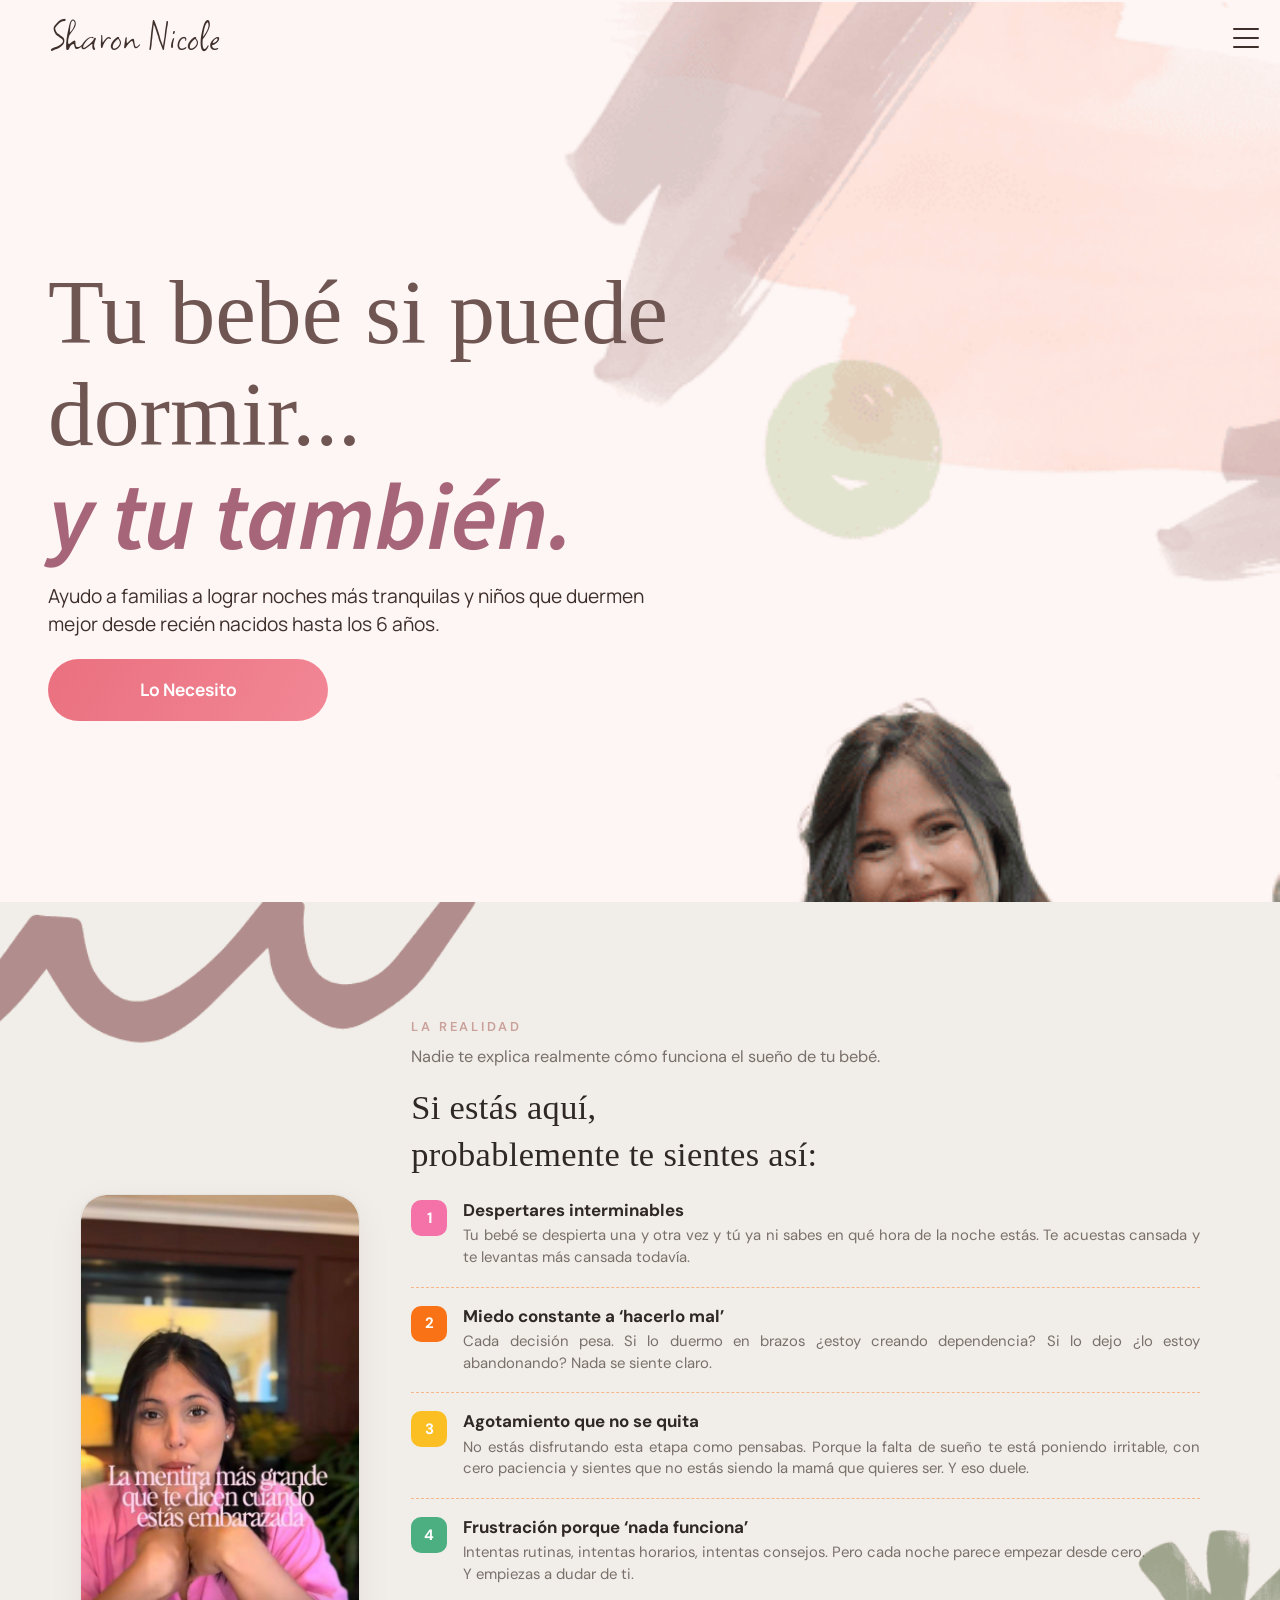
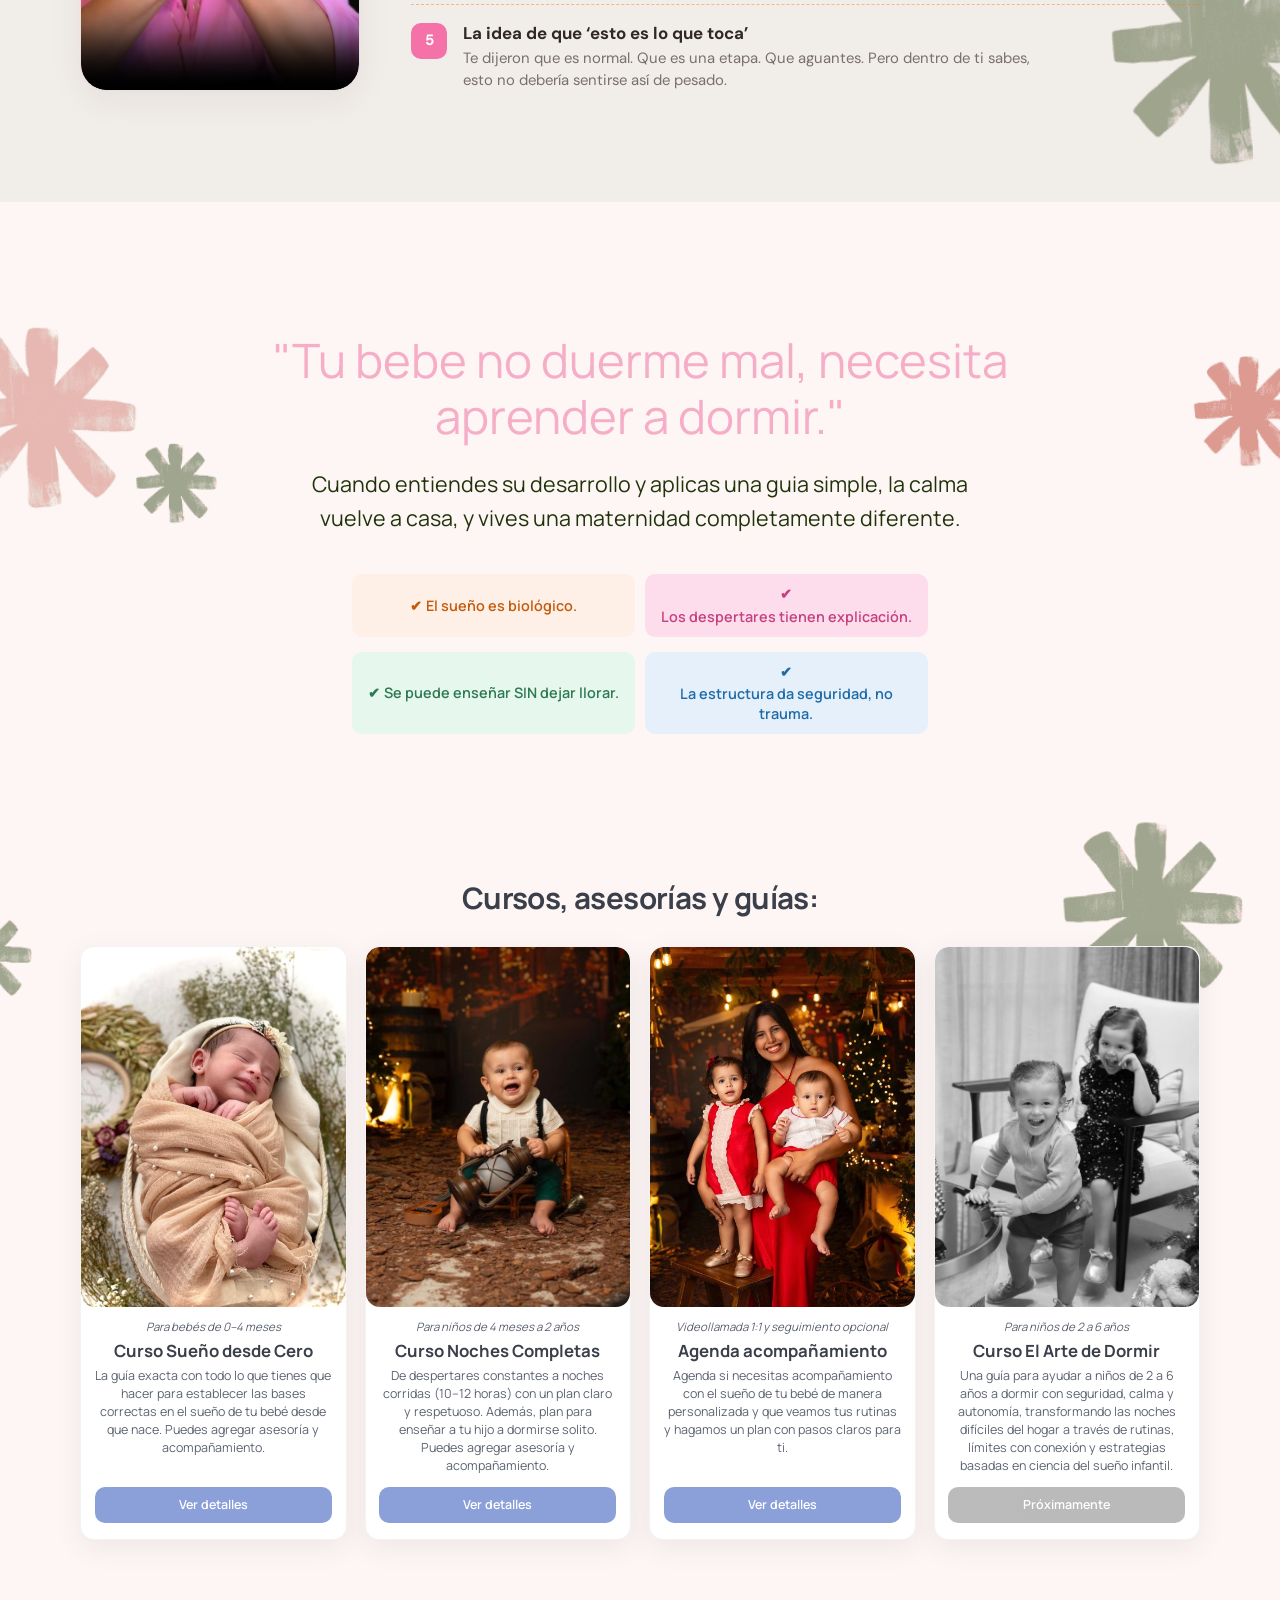
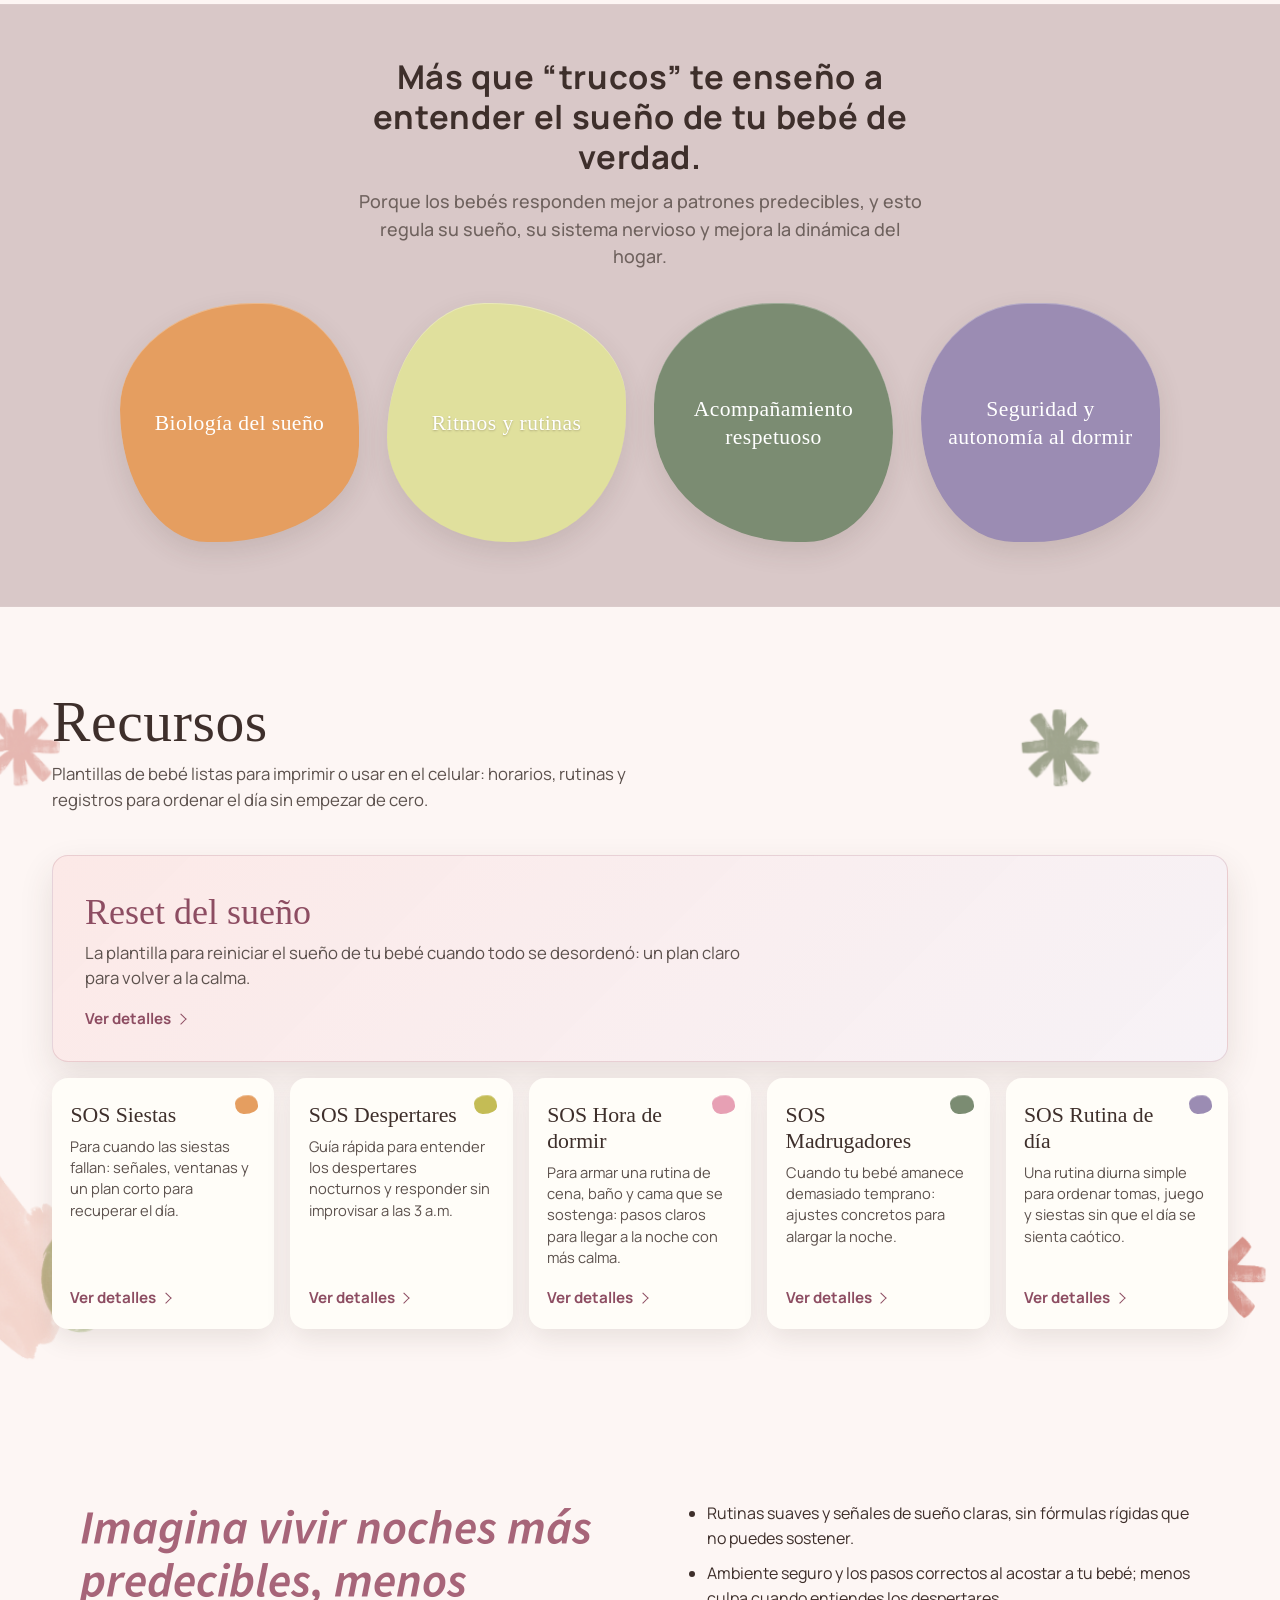
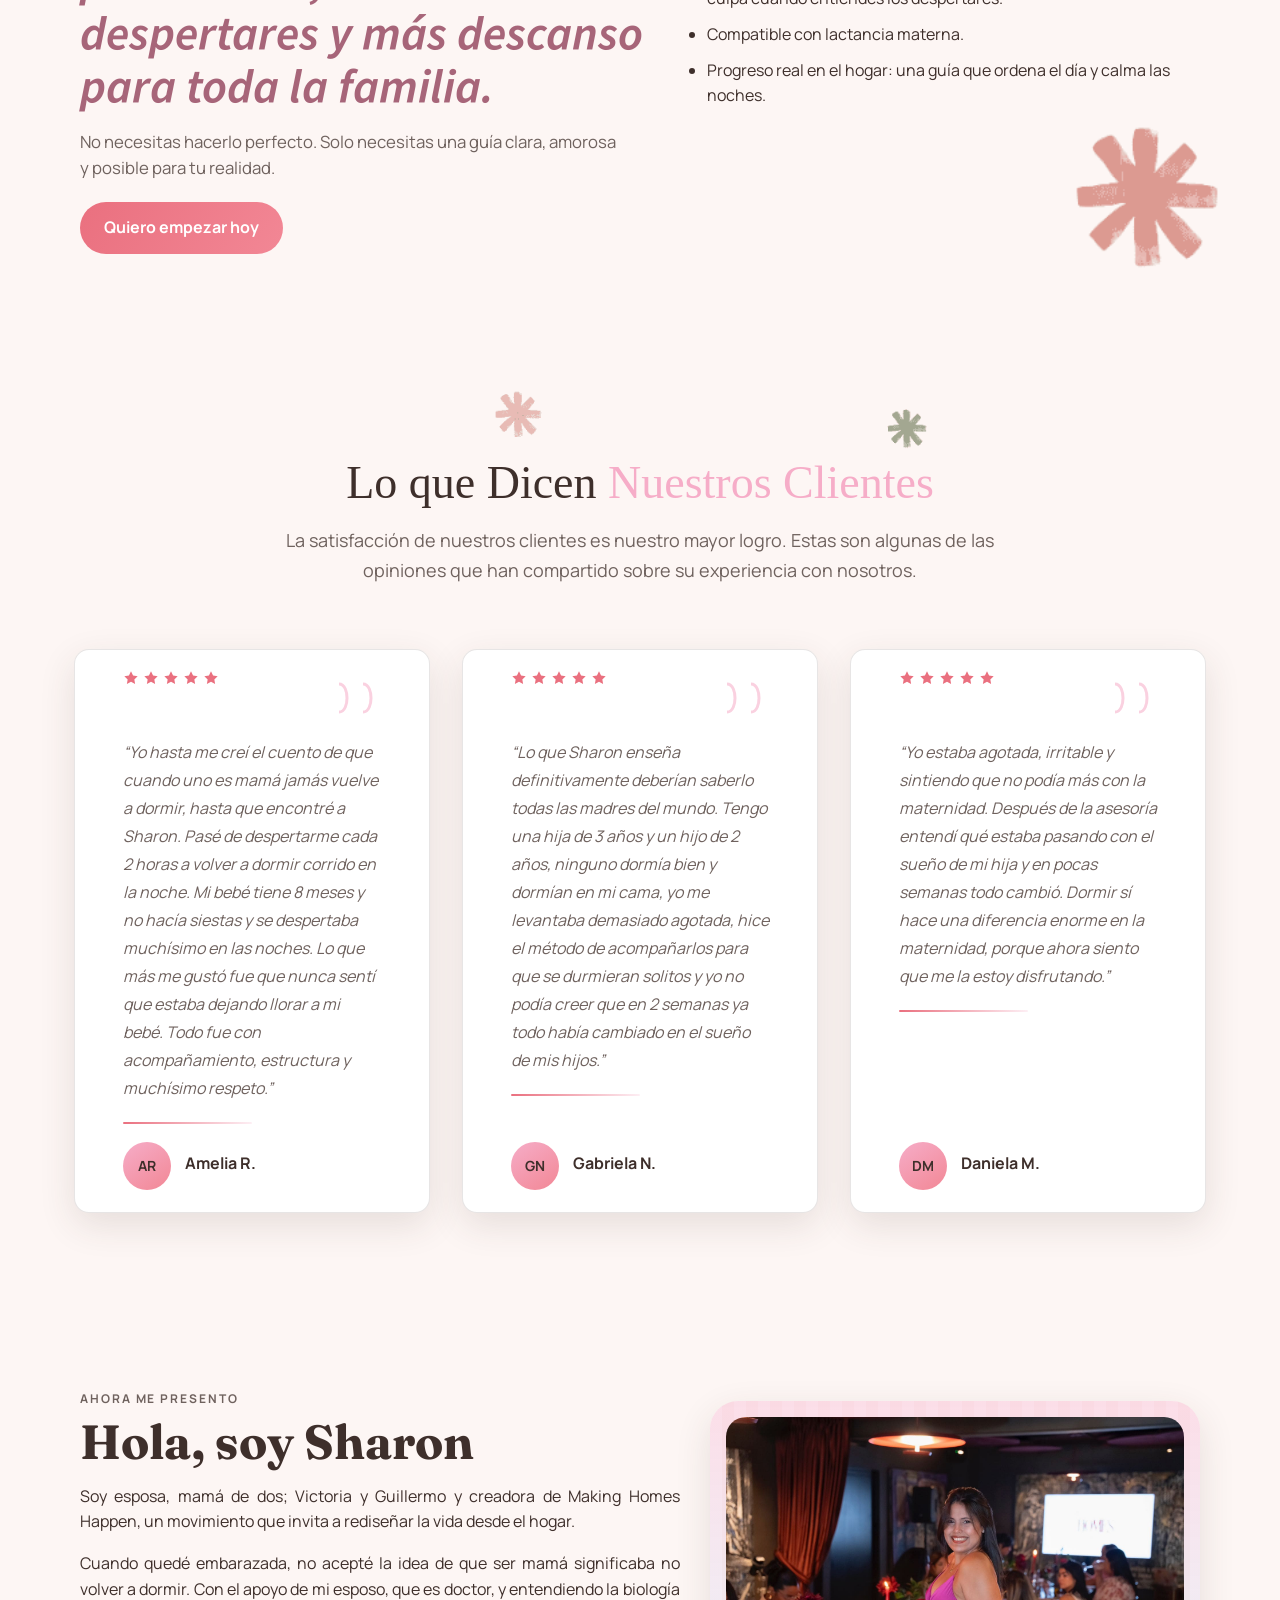
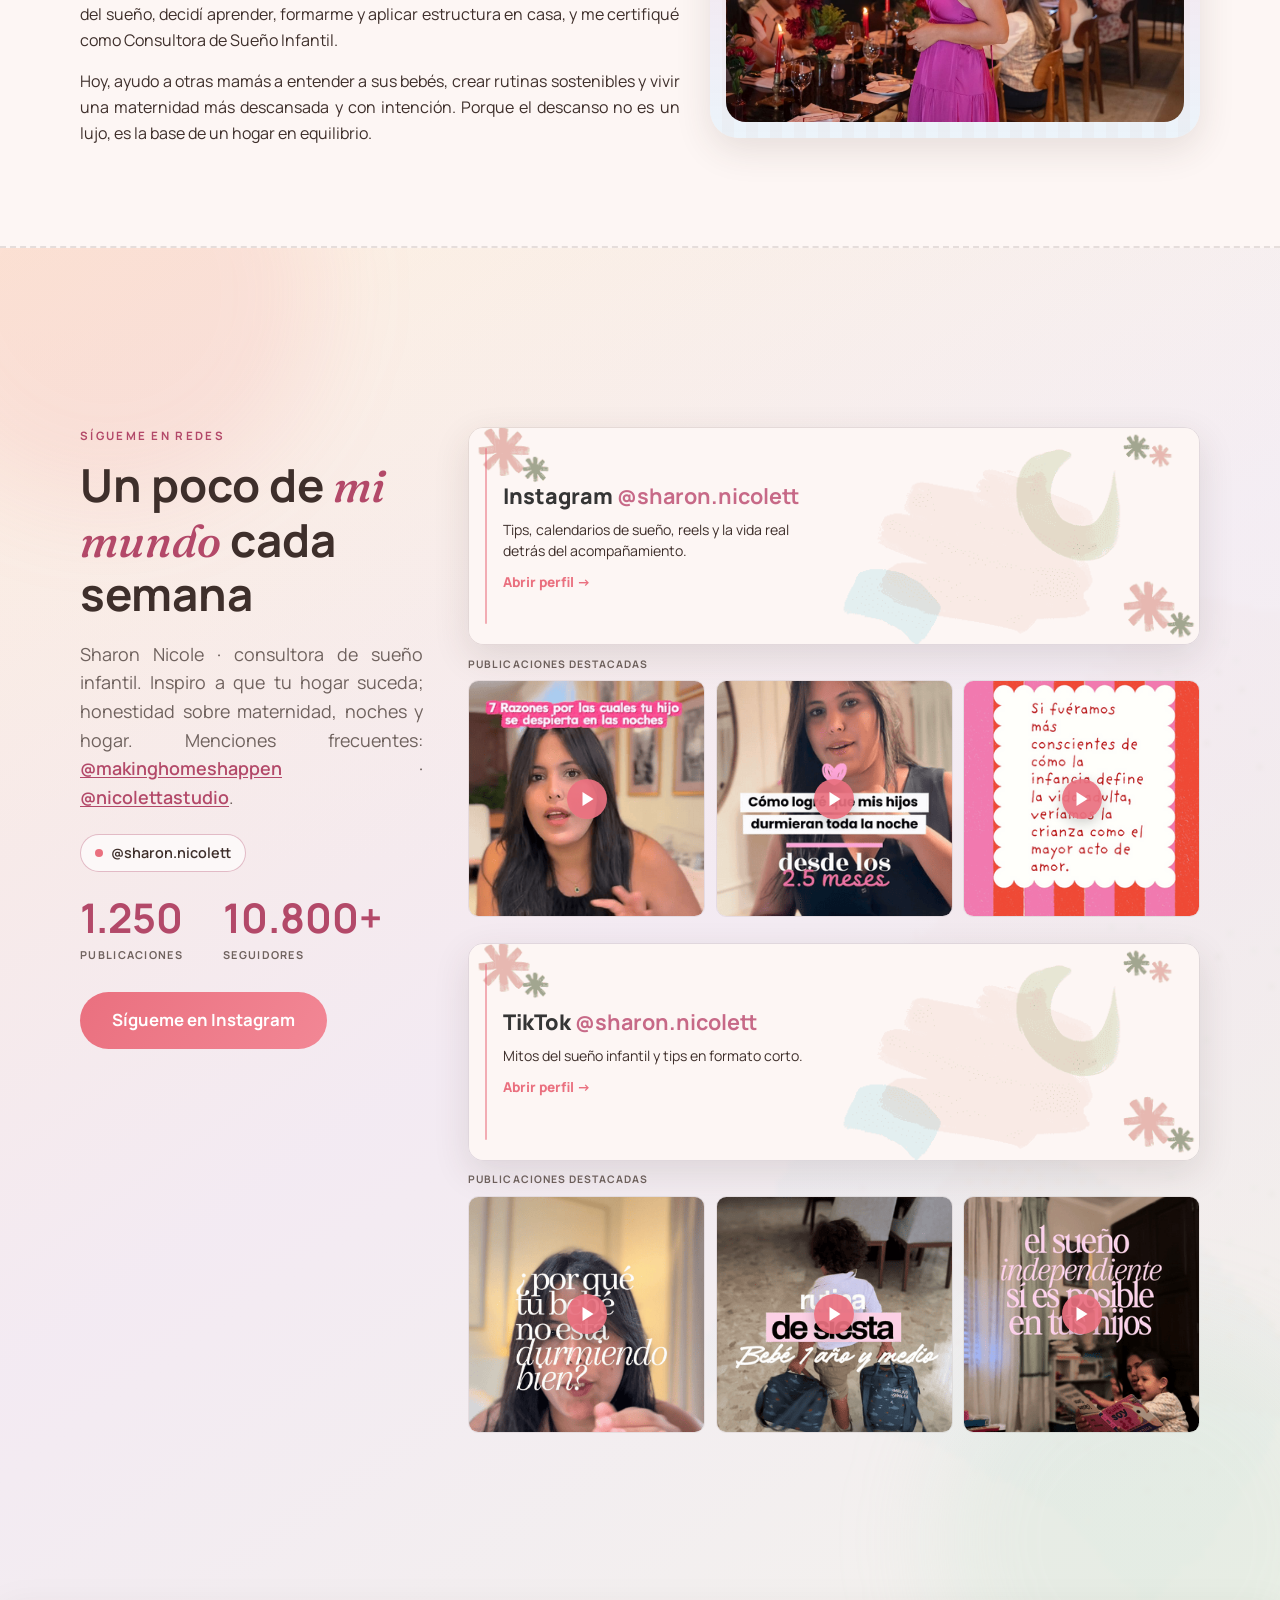
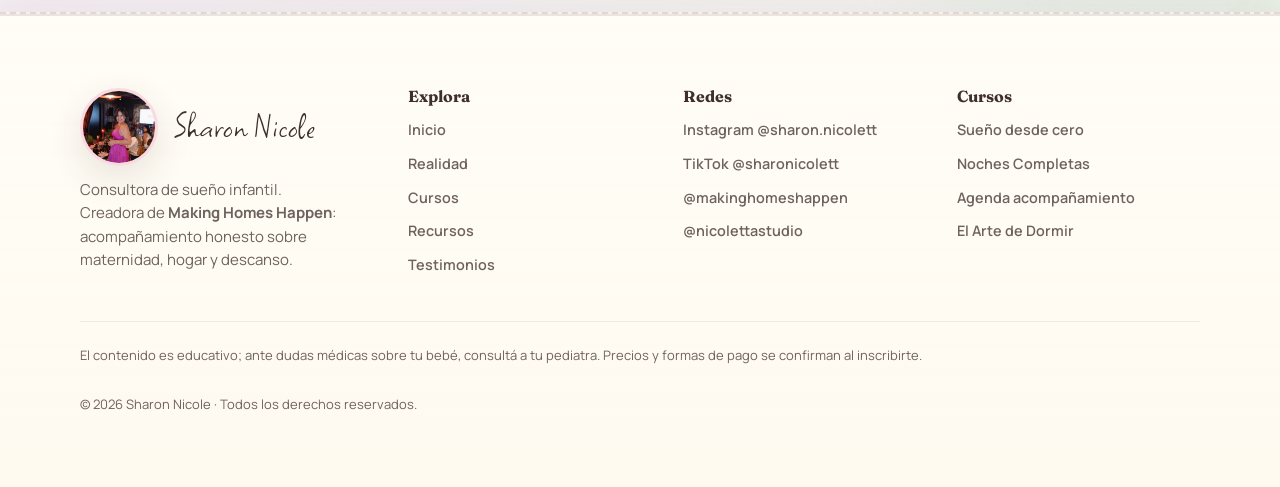
==== index.html @ e4fafdc5 "Add files via upload" ====
<!DOCTYPE html>
<html lang="es">
<head>
  <!-- Google tag (gtag.js) -->
  <script async src="https://www.googletagmanager.com/gtag/js?id=G-JML4XXE2QT"></script>
  <script>
    window.dataLayer = window.dataLayer || [];
    function gtag(){dataLayer.push(arguments);}
    gtag('js', new Date());

    gtag('config', 'G-JML4XXE2QT');
  </script>
  <meta charset="UTF-8">
  <meta name="viewport" content="width=device-width, initial-scale=1.0">
  <meta name="description" content="Sharon Nicole, consultora de sueño infantil. Cursos y videollamadas para mejorar el descanso de bebés y niños: rutinas, noches completas y acompañamiento respetuoso.">
  <meta name="robots" content="index,follow">
  <meta property="og:type" content="website">
  <meta property="og:locale" content="es_ES">
  <meta property="og:title" content="Sharon Nicole | Cursos y asesoría en sueño infantil">
  <meta property="og:description" content="Consultora de sueño infantil: guías y acompañamiento para rutinas, noches más completas y hogar en calma. Cursos desde recién nacido hasta preescolar.">
  <meta name="twitter:card" content="summary_large_image">
  <meta name="twitter:title" content="Sharon Nicole | Cursos y asesoría en sueño infantil">
  <meta name="twitter:description" content="Consultora de sueño infantil: guías y acompañamiento para rutinas, noches más completas y hogar en calma.">
  <title>Sharon Nicole | Cursos y asesoría en sueño infantil</title>
  <link rel="preconnect" href="https://fonts.googleapis.com">
  <link rel="preconnect" href="https://fonts.gstatic.com" crossorigin>
  <link href="https://fonts.googleapis.com/css2?family=Chiron+Hei+HK:ital,wght@0,200..900;1,200..900&family=DM+Sans:ital,opsz,wght@0,9..40,300;0,9..40,400;0,9..40,500;0,9..40,600;0,9..40,700&family=Fraunces:opsz,wght@9..144,500;9..144,700&family=Manrope:wght@400;500;600;700&family=Playfair+Display:ital,wght@0,400;0,600;0,700;1,400&family=Schoolbell&family=Square+Peg&display=swap" rel="stylesheet">
  <link rel="stylesheet" href="styles.css?v=278">
</head>
<body>
  <header class="topbar">
    <div class="header-inner">
      <a class="logo header-logo" href="#">Sharon Nicole</a>
      <nav class="nav header-nav" aria-label="Secciones del sitio">
        <a href="#">Inicio</a>
        <a href="#realidad">Realidad</a>
        <a href="#cursos-asesorias">Cursos</a>
        <a href="#recursos">Recursos</a>
        <a href="#testimonios-caribbean">Testimonios</a>
        <a href="#sigueme-redes">Redes</a>
      </nav>
      <button
        type="button"
        class="nav-menu-toggle"
        aria-expanded="false"
        aria-controls="site-nav-drawer"
        aria-label="Abrir menú de navegación"
      >
        <span class="nav-menu-toggle__bar" aria-hidden="true"></span>
        <span class="nav-menu-toggle__bar" aria-hidden="true"></span>
        <span class="nav-menu-toggle__bar" aria-hidden="true"></span>
      </button>
      <a class="btn btn-sm header-cta" href="#sigueme-redes">Sígueme</a>
    </div>
  </header>

  <!-- Fuera del header: evita que backdrop-filter/clipping rompa fixed + clics (menú va hacia abajo) -->
  <div
    id="site-nav-drawer"
    class="nav-drawer"
    role="dialog"
    aria-modal="true"
    aria-labelledby="site-nav-drawer-title"
    aria-hidden="true"
  >
    <div class="nav-drawer__backdrop" aria-hidden="true" tabindex="-1"></div>
    <div class="nav-drawer__panel">
      <button type="button" class="nav-drawer__close" aria-label="Cerrar menú">
        <span aria-hidden="true">×</span>
      </button>
      <p id="site-nav-drawer-title" class="nav-drawer__kicker">Navegación</p>
      <nav class="nav-drawer__nav" aria-label="Secciones del sitio">
        <ul class="nav-drawer__list">
          <li><a href="#">Inicio</a></li>
          <li><a href="#realidad">Realidad</a></li>
          <li><a href="#cursos-asesorias">Cursos</a></li>
          <li><a href="#recursos">Recursos</a></li>
          <li><a href="#testimonios-caribbean">Testimonios</a></li>
          <li><a href="#sigueme-redes">Redes</a></li>
        </ul>
      </nav>
      <a class="btn nav-drawer__cta" href="#sigueme-redes">Sígueme</a>
    </div>
  </div>

  <main>
    <section id="inicio" class="hero section" aria-label="Sharon Nicole con su familia, fondo decorativo">
      <picture class="hero-visual">
        <source media="(max-width: 768px)" srcset="img/fondo%20celular.png">
        <img class="hero-image" src="img/Foto Principal.png" alt="Mama con sus hijos en un ambiente familiar y calido" fetchpriority="high" decoding="async">
      </picture>
      <div class="container hero-content reveal">
        <div class="hero-heading">
          <h1><span class="hero-title-main">Tu bebé si puede dormir...</span><span class="hero-title-accent">y tu también.</span></h1>
        </div>
        <div class="hero-sub-wrap">
          <p class="hero-sub">Ayudo a familias a lograr noches más tranquilas<br class="hero-sub__br-mid" aria-hidden="true"> y niños que duermen mejor desde recién nacidos hasta los 6 años.</p>
          <div class="hero-actions">
            <a class="btn" href="#cursos-asesorias">Lo Necesito</a>
          </div>
        </div>
      </div>
    </section>

    <section id="realidad" class="section realidad-section reveal" aria-labelledby="realidad-titulo">
      <div class="realidad-inner">
        <div class="realidad-media">
          <div class="realidad-video-frame">
            <video
              class="realidad-video"
              controls
              playsinline
              preload="metadata"
              poster="img/video-sharon-poster.jpg?v=3"
              aria-label="Video de Sharon Nicole sobre sueño y maternidad"
            >
              <source src="img/Video sharon.mp4" type="video/mp4">
              Tu navegador no reproduce video HTML5. <a href="img/Video sharon.mp4">Descargar el video</a>.
            </video>
          </div>
        </div>
        <div class="realidad-copy">
          <p class="realidad-eyebrow">La realidad</p>
          <p class="realidad-lede">Nadie te explica realmente cómo funciona el sueño de tu bebé.</p>
          <h2 id="realidad-titulo" class="realidad-title">Si estás aquí,<br> probablemente te sientes así:</h2>
          <ul class="realidad-list" role="list">
            <li class="realidad-item realidad-item--pink" role="listitem">
              <span class="realidad-item__num" aria-hidden="true">1</span>
              <div class="realidad-item__body">
                <h3 class="realidad-item__title">Despertares interminables</h3>
                <p class="realidad-item__desc">Tu bebé se despierta una y otra vez y tú ya ni sabes en qué hora de la noche estás. Te acuestas cansada y te levantas más cansada todavía.</p>
              </div>
            </li>
            <li class="realidad-item realidad-item--orange" role="listitem">
              <span class="realidad-item__num" aria-hidden="true">2</span>
              <div class="realidad-item__body">
                <h3 class="realidad-item__title">Miedo constante a &lsquo;hacerlo mal&rsquo;</h3>
                <p class="realidad-item__desc">Cada decisión pesa. Si lo duermo en brazos ¿estoy creando dependencia? Si lo dejo ¿lo estoy abandonando? Nada se siente claro.</p>
              </div>
            </li>
            <li class="realidad-item realidad-item--yellow" role="listitem">
              <span class="realidad-item__num" aria-hidden="true">3</span>
              <div class="realidad-item__body">
                <h3 class="realidad-item__title">Agotamiento que no se quita</h3>
                <p class="realidad-item__desc">No estás disfrutando esta etapa como pensabas. Porque la falta de sueño te está poniendo irritable, con cero paciencia y sientes que no estás siendo la mamá que quieres ser. Y eso duele.</p>
              </div>
            </li>
            <li class="realidad-item realidad-item--green" role="listitem">
              <span class="realidad-item__num" aria-hidden="true">4</span>
              <div class="realidad-item__body">
                <h3 class="realidad-item__title">Frustración porque &lsquo;nada funciona&rsquo;</h3>
                <p class="realidad-item__desc">Intentas rutinas, intentas horarios, intentas consejos. Pero cada noche parece empezar desde cero.<br> Y empiezas a dudar de ti.</p>
              </div>
            </li>
            <li class="realidad-item realidad-item--pink" role="listitem">
              <span class="realidad-item__num" aria-hidden="true">5</span>
              <div class="realidad-item__body">
                <h3 class="realidad-item__title">La idea de que &lsquo;esto es lo que toca&rsquo;</h3>
                <p class="realidad-item__desc">Te dijeron que es normal. Que es una etapa. Que aguantes. Pero dentro de ti sabes,<br> esto no debería sentirse así de pesado.</p>
              </div>
            </li>
          </ul>
        </div>
      </div>
    </section>

    <div class="historia-bg-range">
      <section class="section quote-block reveal">
        <div class="container narrow">
          <p class="quote">"Tu bebe no duerme mal, necesita aprender a dormir."</p>
          <p class="quote-text">Cuando entiendes su desarrollo y aplicas una guia simple, la calma vuelve a casa, y vives una maternidad completamente diferente.</p>
          <ul class="quote-checks quote-checks--bubbles" role="list">
            <li>El sueño es biológico.</li>
            <li>Los despertares tienen explicación.</li>
            <li>Se puede enseñar SIN dejar llorar.</li>
            <li>La estructura da seguridad, no trauma.</li>
          </ul>
        </div>
      </section>

      <section id="cursos-asesorias" class="section cursos-asesorias reveal" aria-labelledby="cursos-asesorias-titulo">
        <div class="container cursos-asesorias__inner">
          <h2 id="cursos-asesorias-titulo" class="cursos-asesorias__title">Cursos, asesorías y guías:</h2>
          <div class="cursos-asesorias__grid" role="list">
          <article class="cursos-card" role="listitem">
            <a class="cursos-card__link" href="curso-sueno-desde-cero/">
              <div class="cursos-card__visual">
                <img class="cursos-card__img" src="img/Victoria sdc.jpeg" alt="Victoria" width="800" height="360" loading="lazy" decoding="async">
              </div>
              <div class="cursos-card__body">
                <p class="cursos-card__kicker"><em>Para bebés de 0–4 meses</em></p>
                <h3 class="cursos-card__heading">Curso Sueño desde Cero</h3>
                <p class="cursos-card__text">La guía exacta con todo lo que tienes que hacer para establecer las bases correctas en el sueño de tu bebé desde que nace. Puedes agregar asesoría y acompañamiento.</p>
                <span class="btn btn-cursos-detalle">Ver detalles</span>
              </div>
            </a>
          </article>
          <article class="cursos-card" role="listitem">
            <a class="cursos-card__link" href="curso-noches-completas/">
              <div class="cursos-card__visual">
                <img class="cursos-card__img" src="img/Guillermo sc.jpeg" alt="Guillermo" width="800" height="360" loading="lazy" decoding="async">
              </div>
              <div class="cursos-card__body">
                <p class="cursos-card__kicker"><em>Para niños de 4 meses a 2 años</em></p>
                <h3 class="cursos-card__heading">Curso Noches Completas</h3>
                <p class="cursos-card__text">De despertares constantes a noches corridas (10–12 horas) con un plan claro y respetuoso. Además, plan para enseñar a tu hijo a dormirse solito. Puedes agregar asesoría y acompañamiento.</p>
                <span class="btn btn-cursos-detalle">Ver detalles</span>
              </div>
            </a>
          </article>
          <article class="cursos-card" role="listitem">
            <a class="cursos-card__link" href="curso-agenda-acompanamiento/">
              <div class="cursos-card__visual">
                <img class="cursos-card__img" src="img/Sharon llamada.jpeg" alt="Sharon en llamada de seguimiento" width="800" height="360" loading="lazy" decoding="async">
              </div>
              <div class="cursos-card__body">
                <p class="cursos-card__kicker"><em>Videollamada 1:1 y seguimiento opcional</em></p>
                <h3 class="cursos-card__heading">Agenda acompañamiento</h3>
                <p class="cursos-card__text">Agenda si necesitas acompañamiento con el sueño de tu bebé de manera personalizada y que veamos tus rutinas y hagamos un plan con pasos claros para ti.</p>
                <span class="btn btn-cursos-detalle">Ver detalles</span>
              </div>
            </a>
          </article>
          <article class="cursos-card cursos-card--nsb" role="listitem">
            <div class="cursos-card__visual">
              <img class="cursos-card__img" src="img/vicmemo-nsb.jpeg" alt="Niños en el hogar" width="800" height="360" loading="lazy" decoding="async">
            </div>
            <div class="cursos-card__body">
              <p class="cursos-card__kicker"><em>Para niños de 2 a 6 años</em></p>
              <h3 class="cursos-card__heading">Curso El Arte de Dormir</h3>
              <p class="cursos-card__text">Una guía para ayudar a niños de 2 a 6 años a dormir con seguridad, calma y autonomía, transformando las noches difíciles del hogar a través de rutinas, límites con conexión y estrategias basadas en ciencia del sueño infantil.</p>
              <span class="btn btn-cursos-detalle is-disabled" aria-disabled="true">Próximamente</span>
            </div>
          </article>
        </div>
      </div>
    </section>
    </div>

    <section class="section cursos-blobs reveal" aria-labelledby="cursos-blobs-titulo">
      <div class="cursos-blobs__band">
        <div class="container cursos-blobs__wrap">
          <h2 id="cursos-blobs-titulo" class="cursos-blobs__heading">Más que &ldquo;trucos&rdquo; te enseño a entender el sueño de tu bebé de verdad.</h2>
          <p class="cursos-blobs__lede">Porque los bebés responden mejor a patrones predecibles, y esto regula su sueño, su sistema nervioso y mejora la dinámica del hogar.</p>
          <ul class="cursos-blobs__grid">
            <li>
              <div class="cursos-blob cursos-blob--coral">
                <span class="cursos-blob__body">
                  <span class="cursos-blob__title">Biología del sueño</span>
                </span>
              </div>
            </li>
            <li>
              <div class="cursos-blob cursos-blob--amarillo">
                <span class="cursos-blob__body">
                  <span class="cursos-blob__title">Ritmos y rutinas</span>
                </span>
              </div>
            </li>
            <li>
              <div class="cursos-blob cursos-blob--menta">
                <span class="cursos-blob__body">
                  <span class="cursos-blob__title">Acompañamiento<br>respetuoso</span>
                </span>
              </div>
            </li>
            <li>
              <div class="cursos-blob cursos-blob--rosa">
                <span class="cursos-blob__body">
                  <span class="cursos-blob__title">Seguridad y<br>autonomía al dormir</span>
                </span>
              </div>
            </li>
          </ul>
        </div>
      </div>
    </section>

    <section id="recursos" class="section recursos reveal" aria-labelledby="recursos-titulo">
      <div class="container recursos__inner">
        <div class="recursos__head">
          <h2 id="recursos-titulo">Recursos</h2>
          <p>Plantillas de bebé listas para imprimir o usar en el celular: horarios, rutinas y registros para ordenar el día sin empezar de cero.</p>
        </div>
        <ul class="recursos__grid">
          <li class="recursos__item--featured">
            <a class="recurso recurso--featured" href="plantilla-reset-del-sueno/">
              <span class="recurso__name">Reset del sueño</span>
              <span class="recurso__text">La plantilla para reiniciar el sueño de tu bebé cuando todo se desordenó: un plan claro para volver a la calma.</span>
              <span class="recurso__cta">Ver detalles</span>
            </a>
          </li>
          <li>
            <a class="recurso recurso--coral" href="plantilla-sos-siestas/">
              <span class="recurso__cap" aria-hidden="true"></span>
              <span class="recurso__name">SOS Siestas</span>
              <span class="recurso__text">Para cuando las siestas fallan: señales, ventanas y un plan corto para recuperar el día.</span>
              <span class="recurso__cta">Ver detalles</span>
            </a>
          </li>
          <li>
            <a class="recurso recurso--limon" href="plantilla-sos-despertares/">
              <span class="recurso__cap" aria-hidden="true"></span>
              <span class="recurso__name">SOS Despertares</span>
              <span class="recurso__text">Guía rápida para entender los despertares nocturnos y responder sin improvisar a las 3 a.m.</span>
              <span class="recurso__cta">Ver detalles</span>
            </a>
          </li>
          <li>
            <a class="recurso recurso--rosa" href="plantilla-hora-de-dormir/">
              <span class="recurso__cap" aria-hidden="true"></span>
              <span class="recurso__name">SOS Hora de dormir</span>
              <span class="recurso__text">Para armar una rutina de cena, baño y cama que se sostenga: pasos claros para llegar a la noche con más calma.</span>
              <span class="recurso__cta">Ver detalles</span>
            </a>
          </li>
          <li>
            <a class="recurso recurso--salvia" href="plantilla-sos-madrugadores/">
              <span class="recurso__cap" aria-hidden="true"></span>
              <span class="recurso__name">SOS Madrugadores</span>
              <span class="recurso__text">Cuando tu bebé amanece demasiado temprano: ajustes concretos para alargar la noche.</span>
              <span class="recurso__cta">Ver detalles</span>
            </a>
          </li>
          <li>
            <a class="recurso recurso--lila" href="plantilla-sos-rutina-de-dia/">
              <span class="recurso__cap" aria-hidden="true"></span>
              <span class="recurso__name">SOS Rutina de día</span>
              <span class="recurso__text">Una rutina diurna simple para ordenar tomas, juego y siestas sin que el día se sienta caótico.</span>
              <span class="recurso__cta">Ver detalles</span>
            </a>
          </li>
        </ul>
      </div>
    </section>

    <section class="section mama-florece reveal" id="mama-florece" aria-labelledby="mama-florece-titulo">
      <div class="container mama-florece__split">
        <div class="mama-florece__copy">
          <h2 id="mama-florece-titulo">Imagina vivir noches más predecibles, menos despertares y más descanso para toda la familia.</h2>
          <p class="mama-florece__lede">No necesitas hacerlo perfecto. Solo necesitas una guía clara, amorosa y posible para tu realidad.</p>
          <div class="mama-florece__actions">
            <a class="btn" href="#cursos-asesorias">Quiero empezar hoy</a>
          </div>
        </div>
        <div class="mama-florece__lists" aria-label="Beneficios y enfoque">
          <ul class="mama-florece__points">
            <li>Rutinas suaves y señales de sueño claras, sin fórmulas rígidas que no puedes sostener.</li>
            <li>Ambiente seguro y los pasos correctos al acostar a tu bebé; menos culpa cuando entiendes los despertares.</li>
            <li>Compatible con lactancia materna.</li>
            <li>Progreso real en el hogar: una guía que ordena el día y calma las noches.</li>
          </ul>
        </div>
      </div>
    </section>

    <div class="bg-range-prueba">
    <section class="cbc-testimonials" id="testimonios-caribbean" aria-labelledby="cbc-testimonials-title">
      <div class="cbc-testimonials__glow cbc-testimonials__glow--tr" aria-hidden="true"></div>
      <div class="cbc-testimonials__glow cbc-testimonials__glow--bl" aria-hidden="true"></div>
      <div class="cbc-testimonials__inner">
        <header class="cbc-testimonials__header">
          <h2 id="cbc-testimonials-title" class="cbc-testimonials__title">
            <span class="cbc-testimonials__title-line">Lo que Dicen</span>
            <span class="cbc-testimonials__title-gold"> Nuestros Clientes</span>
          </h2>
          <p class="cbc-testimonials__lede">
            La satisfacción de nuestros clientes es nuestro mayor logro. Estas son algunas de las opiniones que han compartido sobre su experiencia con nosotros.
          </p>
        </header>

        <div class="cbc-testimonials__grid">
          <article class="cbc-card" style="--cbc-i: 0">
            <div class="cbc-card__top">
              <div class="cbc-card__stars" aria-hidden="true">
                <svg width="16" height="16" viewBox="0 0 24 24" fill="#ea707f"><path d="M12 2l3.09 6.26L22 9.27l-5 4.87 1.18 6.88L12 17.77l-6.18 3.25L7 14.14 2 9.27l6.91-1.01L12 2z"/></svg>
                <svg width="16" height="16" viewBox="0 0 24 24" fill="#ea707f"><path d="M12 2l3.09 6.26L22 9.27l-5 4.87 1.18 6.88L12 17.77l-6.18 3.25L7 14.14 2 9.27l6.91-1.01L12 2z"/></svg>
                <svg width="16" height="16" viewBox="0 0 24 24" fill="#ea707f"><path d="M12 2l3.09 6.26L22 9.27l-5 4.87 1.18 6.88L12 17.77l-6.18 3.25L7 14.14 2 9.27l6.91-1.01L12 2z"/></svg>
                <svg width="16" height="16" viewBox="0 0 24 24" fill="#ea707f"><path d="M12 2l3.09 6.26L22 9.27l-5 4.87 1.18 6.88L12 17.77l-6.18 3.25L7 14.14 2 9.27l6.91-1.01L12 2z"/></svg>
                <svg width="16" height="16" viewBox="0 0 24 24" fill="#ea707f"><path d="M12 2l3.09 6.26L22 9.27l-5 4.87 1.18 6.88L12 17.77l-6.18 3.25L7 14.14 2 9.27l6.91-1.01L12 2z"/></svg>
              </div>
              <svg class="cbc-card__quote-icon" width="48" height="48" viewBox="0 0 24 24" fill="none" stroke="currentColor" stroke-width="1.5" aria-hidden="true"><path d="M3 21c3 0 4-4 4-7s-1-7-4-7M15 21c3 0 4-4 4-7s-1-7-4-7"/></svg>
            </div>
            <blockquote class="cbc-card__quote">
              <p>&ldquo;Yo hasta me creí el cuento de que cuando uno es mamá jamás vuelve a dormir, hasta que encontré a Sharon. Pasé de despertarme cada 2 horas a volver a dormir corrido en la noche. Mi bebé tiene 8 meses y no hacía siestas y se despertaba muchísimo en las noches. Lo que más me gustó fue que nunca sentí que estaba dejando llorar a mi bebé. Todo fue con acompañamiento, estructura y muchísimo respeto.&rdquo;</p>
            </blockquote>
            <div class="cbc-card__rule" aria-hidden="true"></div>
            <div class="cbc-card__footer">
              <div class="cbc-card__avatar" aria-hidden="true">AR</div>
              <div class="cbc-card__meta">
                <p class="cbc-card__name">Amelia R.</p>
              </div>
            </div>
          </article>

          <article class="cbc-card" style="--cbc-i: 1">
            <div class="cbc-card__top">
              <div class="cbc-card__stars" aria-hidden="true">
                <svg width="16" height="16" viewBox="0 0 24 24" fill="#ea707f"><path d="M12 2l3.09 6.26L22 9.27l-5 4.87 1.18 6.88L12 17.77l-6.18 3.25L7 14.14 2 9.27l6.91-1.01L12 2z"/></svg>
                <svg width="16" height="16" viewBox="0 0 24 24" fill="#ea707f"><path d="M12 2l3.09 6.26L22 9.27l-5 4.87 1.18 6.88L12 17.77l-6.18 3.25L7 14.14 2 9.27l6.91-1.01L12 2z"/></svg>
                <svg width="16" height="16" viewBox="0 0 24 24" fill="#ea707f"><path d="M12 2l3.09 6.26L22 9.27l-5 4.87 1.18 6.88L12 17.77l-6.18 3.25L7 14.14 2 9.27l6.91-1.01L12 2z"/></svg>
                <svg width="16" height="16" viewBox="0 0 24 24" fill="#ea707f"><path d="M12 2l3.09 6.26L22 9.27l-5 4.87 1.18 6.88L12 17.77l-6.18 3.25L7 14.14 2 9.27l6.91-1.01L12 2z"/></svg>
                <svg width="16" height="16" viewBox="0 0 24 24" fill="#ea707f"><path d="M12 2l3.09 6.26L22 9.27l-5 4.87 1.18 6.88L12 17.77l-6.18 3.25L7 14.14 2 9.27l6.91-1.01L12 2z"/></svg>
              </div>
              <svg class="cbc-card__quote-icon" width="48" height="48" viewBox="0 0 24 24" fill="none" stroke="currentColor" stroke-width="1.5" aria-hidden="true"><path d="M3 21c3 0 4-4 4-7s-1-7-4-7M15 21c3 0 4-4 4-7s-1-7-4-7"/></svg>
            </div>
            <blockquote class="cbc-card__quote">
              <p>&ldquo;Lo que Sharon enseña definitivamente deberían saberlo todas las madres del mundo. Tengo una hija de 3 años y un hijo de 2 años, ninguno dormía bien y dormían en mi cama, yo me levantaba demasiado agotada, hice el método de acompañarlos para que se durmieran solitos y yo no podía creer que en 2 semanas ya todo había cambiado en el sueño de mis hijos.&rdquo;</p>
            </blockquote>
            <div class="cbc-card__rule" aria-hidden="true"></div>
            <div class="cbc-card__footer">
              <div class="cbc-card__avatar" aria-hidden="true">GN</div>
              <div class="cbc-card__meta">
                <p class="cbc-card__name">Gabriela N.</p>
              </div>
            </div>
          </article>

          <article class="cbc-card" style="--cbc-i: 2">
            <div class="cbc-card__top">
              <div class="cbc-card__stars" aria-hidden="true">
                <svg width="16" height="16" viewBox="0 0 24 24" fill="#ea707f"><path d="M12 2l3.09 6.26L22 9.27l-5 4.87 1.18 6.88L12 17.77l-6.18 3.25L7 14.14 2 9.27l6.91-1.01L12 2z"/></svg>
                <svg width="16" height="16" viewBox="0 0 24 24" fill="#ea707f"><path d="M12 2l3.09 6.26L22 9.27l-5 4.87 1.18 6.88L12 17.77l-6.18 3.25L7 14.14 2 9.27l6.91-1.01L12 2z"/></svg>
                <svg width="16" height="16" viewBox="0 0 24 24" fill="#ea707f"><path d="M12 2l3.09 6.26L22 9.27l-5 4.87 1.18 6.88L12 17.77l-6.18 3.25L7 14.14 2 9.27l6.91-1.01L12 2z"/></svg>
                <svg width="16" height="16" viewBox="0 0 24 24" fill="#ea707f"><path d="M12 2l3.09 6.26L22 9.27l-5 4.87 1.18 6.88L12 17.77l-6.18 3.25L7 14.14 2 9.27l6.91-1.01L12 2z"/></svg>
                <svg width="16" height="16" viewBox="0 0 24 24" fill="#ea707f"><path d="M12 2l3.09 6.26L22 9.27l-5 4.87 1.18 6.88L12 17.77l-6.18 3.25L7 14.14 2 9.27l6.91-1.01L12 2z"/></svg>
              </div>
              <svg class="cbc-card__quote-icon" width="48" height="48" viewBox="0 0 24 24" fill="none" stroke="currentColor" stroke-width="1.5" aria-hidden="true"><path d="M3 21c3 0 4-4 4-7s-1-7-4-7M15 21c3 0 4-4 4-7s-1-7-4-7"/></svg>
            </div>
            <blockquote class="cbc-card__quote">
              <p>&ldquo;Yo estaba agotada, irritable y sintiendo que no podía más con la maternidad. Después de la asesoría entendí qué estaba pasando con el sueño de mi hija y en pocas semanas todo cambió. Dormir sí hace una diferencia enorme en la maternidad, porque ahora siento que me la estoy disfrutando.&rdquo;</p>
            </blockquote>
            <div class="cbc-card__rule" aria-hidden="true"></div>
            <div class="cbc-card__footer">
              <div class="cbc-card__avatar" aria-hidden="true">DM</div>
              <div class="cbc-card__meta">
                <p class="cbc-card__name">Daniela M.</p>
              </div>
            </div>
          </article>
        </div>
      </div>
    </section>

    <section class="section reveal sharon-presentacion" aria-labelledby="sharon-titulo">
      <div class="container split">
        <div class="sharon-presentacion__copy">
          <p class="kicker">Ahora me presento</p>
          <h2 id="sharon-titulo">Hola, soy Sharon</h2>
          <p>Soy esposa, mamá de dos; Victoria y Guillermo y creadora de Making Homes Happen, un movimiento que invita a rediseñar la vida desde el hogar.</p>
          <p>Cuando quedé embarazada, no acepté la idea de que ser mamá significaba no volver a dormir. Con el apoyo de mi esposo, que es doctor, y entendiendo la biología del sueño, decidí aprender, formarme y aplicar estructura en casa, y me certifiqué como Consultora de Sueño Infantil.</p>
          <p>Hoy, ayudo a otras mamás a entender a sus bebés, crear rutinas sostenibles y vivir una maternidad más descansada y con intención. Porque el descanso no es un lujo, es la base de un hogar en equilibrio.</p>
        </div>
        <figure class="frame-card">
          <img src="img/Creadora.jpeg" alt="Foto lifestyle de mama con sus hijos">
        </figure>
      </div>
    </section>
    </div>

    <section id="sigueme-redes" class="section social-follow offer reveal" aria-labelledby="sigueme-redes-titulo">
      <div class="social-follow__blobs" aria-hidden="true"></div>
      <div class="social-follow__blobs social-follow__blobs--br" aria-hidden="true"></div>
      <div class="container social-follow__inner">
        <div class="social-follow__grid">
          <div class="social-follow__col social-follow__col--left">
            <p class="social-follow__eyebrow">Sígueme en redes</p>
            <h2 id="sigueme-redes-titulo" class="social-follow__title">
              <span class="social-follow__title-sans">Un poco de </span><em class="social-follow__title-accent">mi mundo</em><span class="social-follow__title-sans"> cada semana</span>
            </h2>
            <p class="social-follow__lede">Sharon Nicole · consultora de sueño infantil. Inspiro a que tu hogar suceda; honestidad sobre maternidad, noches y hogar. Menciones frecuentes: <a href="https://www.instagram.com/makinghomeshappen/" target="_blank" rel="noopener noreferrer">@makinghomeshappen</a> · <a href="https://www.instagram.com/nicolettastudio/" target="_blank" rel="noopener noreferrer">@nicolettastudio</a>.</p>
            <p class="social-follow__pill"><span class="social-follow__pill-dot" aria-hidden="true"></span>@sharon.nicolett</p>
            <dl class="social-follow__stats">
              <div class="social-follow__stat">
                <dt class="sr-only">Publicaciones en Instagram</dt>
                <dd><strong class="social-follow__stat-num">1.250</strong> <span class="social-follow__stat-label">Publicaciones</span></dd>
              </div>
              <div class="social-follow__stat">
                <dt class="sr-only">Seguidores en Instagram</dt>
                <dd><strong class="social-follow__stat-num">10.800+</strong> <span class="social-follow__stat-label">Seguidores</span></dd>
              </div>
            </dl>
            <a class="btn social-follow__cta" href="https://www.instagram.com/sharon.nicolett/" target="_blank" rel="noopener noreferrer">Sígueme en Instagram</a>
          </div>

          <div class="social-follow__col social-follow__col--right">
            <div class="social-follow__stack">
              <div class="social-follow__block">
                <a class="social-ig-hero social-ig-hero--photo social-ig-hero--socials-art" href="https://www.instagram.com/sharon.nicolett/" target="_blank" rel="noopener noreferrer">
                  <img class="social-ig-hero__img" src="img/background%20socials.png" alt="Ilustración de fondo: Instagram · Sharon Nicole (sharon.nicolett)" width="2000" height="400" loading="lazy">
                  <span class="social-ig-hero__gradient" aria-hidden="true"></span>
                  <span class="social-ig-hero__bar" aria-hidden="true"></span>
                  <span class="social-ig-hero__content">
                    <span class="social-ig-hero__headline"><strong>Instagram</strong> <span class="social-ig-hero__handle">@sharon.nicolett</span></span>
                    <span class="social-ig-hero__desc">Tips, calendarios de sueño, reels y la vida real detrás del acompañamiento.</span>
                    <span class="social-ig-hero__link">Abrir perfil <span class="social-ig-hero__arrow" aria-hidden="true">→</span></span>
                  </span>
                </a>
                <p class="social-follow__label">Publicaciones destacadas</p>
                <ul class="social-ig-grid">
                  <!-- Miniaturas: img/… + enlace público al post -->
                  <li class="social-ig-grid__item social-ig-grid__item--lead">
                    <a class="social-ig-grid__link" href="https://www.instagram.com/reel/DWht8C-jD8b/" target="_blank" rel="noopener noreferrer">
                      <img src="img/ig-reel-7-razones-despertar-noches.png" alt="Reel: 7 razones por las que tu hijo se despierta en las noches" width="800" height="800" loading="lazy">
                      <span class="social-ig-grid__play" aria-hidden="true"></span>
                    </a>
                  </li>
                  <li>
                    <a class="social-ig-grid__link" href="https://www.instagram.com/reel/DW2Qqp-kQ9j/" target="_blank" rel="noopener noreferrer">
                      <img src="img/ig-reel-durmieran-toda-noche.png" alt="Reel: cómo mis hijos durmieron toda la noche desde 2,5 meses" width="800" height="800" loading="lazy">
                      <span class="social-ig-grid__play" aria-hidden="true"></span>
                    </a>
                  </li>
                  <li>
                    <a class="social-ig-grid__link" href="https://www.instagram.com/p/DXmQvRnDknh/?img_index=1" target="_blank" rel="noopener noreferrer">
                      <img src="img/ig-post-cita-crianza.png" alt="Publicación: frase sobre crianza y @sharon.nicolett" width="800" height="800" loading="lazy">
                      <span class="social-ig-grid__play" aria-hidden="true"></span>
                    </a>
                  </li>
                </ul>
              </div>

              <div class="social-follow__block">
                <a class="social-ig-hero social-ig-hero--photo social-ig-hero--socials-art" href="https://www.tiktok.com/@sharonicolett" target="_blank" rel="noopener noreferrer">
                  <img class="social-ig-hero__img" src="img/background%20socials.png" alt="Ilustración de fondo: TikTok · Sharon Nicole (sharon.nicolett)" width="2000" height="400" loading="lazy">
                  <span class="social-ig-hero__gradient" aria-hidden="true"></span>
                  <span class="social-ig-hero__bar" aria-hidden="true"></span>
                  <span class="social-ig-hero__content">
                    <span class="social-ig-hero__headline"><strong>TikTok</strong> <span class="social-ig-hero__handle">@sharon.nicolett</span></span>
                    <span class="social-ig-hero__desc">Mitos del sueño infantil y tips en formato corto.</span>
                    <span class="social-ig-hero__link">Abrir perfil <span class="social-ig-hero__arrow" aria-hidden="true">→</span></span>
                  </span>
                </a>
                <p class="social-follow__label">Publicaciones destacadas</p>
                <ul class="social-ig-grid">
                  <li>
                    <a class="social-ig-grid__link" href="https://www.tiktok.com/@sharonicolett/video/7620840242056219924" target="_blank" rel="noopener noreferrer">
                      <img src="img/tt-bebe-no-duerme-bien.png" alt="TikTok: ¿por qué tu bebé no está durmiendo bien?" width="360" height="640" loading="lazy">
                      <span class="social-ig-grid__play" aria-hidden="true"></span>
                    </a>
                  </li>
                  <li>
                    <a class="social-ig-grid__link" href="https://www.tiktok.com/@sharonicolett/video/7618268645650713877" target="_blank" rel="noopener noreferrer">
                      <img src="img/tt-rutina-siesta.png" alt="TikTok: rutina de siesta, bebé 1 año y medio" width="360" height="640" loading="lazy">
                      <span class="social-ig-grid__play" aria-hidden="true"></span>
                    </a>
                  </li>
                  <li>
                    <a class="social-ig-grid__link" href="https://www.tiktok.com/@sharonicolett/video/7620969246452878612" target="_blank" rel="noopener noreferrer">
                      <img src="img/tt-sueno-independiente.png" alt="TikTok: el sueño independiente en tus hijos" width="360" height="640" loading="lazy">
                      <span class="social-ig-grid__play" aria-hidden="true"></span>
                    </a>
                  </li>
                </ul>
              </div>
            </div>
          </div>
        </div>
      </div>
    </section>

  </main>

    <footer class="site-footer reveal" aria-label="Pie de página">
      <div class="site-footer__range">
        <div class="container site-footer__inner">
          <div class="site-footer__top">
            <div class="site-footer__brand">
              <a class="site-footer__brand-link" href="#">
                <span class="site-footer__logo-wrap" aria-hidden="true">
                  <img class="site-footer__logo-img" src="img/Creadora.jpeg" alt="" width="72" height="72" decoding="async">
                </span>
                <span class="site-footer__logo-text logo">Sharon Nicole</span>
              </a>
              <p class="site-footer__desc">
                Consultora de sueño infantil.<br> Creadora de <strong>Making Homes Happen</strong>: acompañamiento honesto sobre maternidad, hogar y descanso.
              </p>
            </div>
            <div class="site-footer__cols">
              <nav class="site-footer__col" aria-label="Enlaces">
                <h3 class="site-footer__heading">Explora</h3>
                <ul class="site-footer__list">
                  <li><a href="#inicio">Inicio</a></li>
                  <li><a href="#realidad">Realidad</a></li>
                  <li><a href="#cursos-asesorias">Cursos</a></li>
                  <li><a href="#recursos">Recursos</a></li>
                  <li><a href="#testimonios-caribbean">Testimonios</a></li>
                </ul>
              </nav>
              <div class="site-footer__col">
                <h3 class="site-footer__heading">Redes</h3>
                <ul class="site-footer__list">
                  <li><a href="https://www.instagram.com/sharon.nicolett/" target="_blank" rel="noopener noreferrer">Instagram @sharon.nicolett</a></li>
                  <li><a href="https://www.tiktok.com/@sharonicolett" target="_blank" rel="noopener noreferrer">TikTok @sharonicolett</a></li>
                  <li><a href="https://www.instagram.com/makinghomeshappen/" target="_blank" rel="noopener noreferrer">@makinghomeshappen</a></li>
                  <li><a href="https://www.instagram.com/nicolettastudio/" target="_blank" rel="noopener noreferrer">@nicolettastudio</a></li>
                </ul>
              </div>
              <div class="site-footer__col">
                <h3 class="site-footer__heading">Cursos</h3>
                <ul class="site-footer__list">
                  <li><a href="curso-sueno-desde-cero/">Sueño desde cero</a></li>
                  <li><a href="curso-noches-completas/">Noches Completas</a></li>
                  <li><a href="curso-agenda-acompanamiento/">Agenda acompañamiento</a></li>
                  <li><a href="#cursos-asesorias">El Arte de Dormir</a></li>
                </ul>
              </div>
            </div>
          </div>
          <div class="site-footer__mid">
            <p class="site-footer__legal">
              El contenido es educativo; ante dudas médicas sobre tu bebé, consultá a tu pediatra. Precios y formas de pago se confirman al inscribirte.
            </p>
          </div>
          <div class="site-footer__bottom">
            <p class="site-footer__copy">© <span id="site-year"></span> Sharon Nicole · Todos los derechos reservados.</p>
            <nav class="site-footer__mini" aria-label="Secundario">
            </nav>
          </div>
        </div>
      </div>
    </footer>

  <script src="script.js"></script>
</body>
</html>
---- styles.css ----
:root {
  /* Misma línea vertical que el inicio del título "Tu bebé…" en el hero */
  --page-gutter-x: clamp(1.25rem, 5vw, 3rem);
  /* Altura de la barra (.header-inner min-height); el hero sube para pintar detrás */
  --header-bar-h: 76px;
  --cream: #fffdf6;
  --ink: #3e2f2b;
  --muted: #6f625e;
  --pink: #f6adc8;
  --purple: #baa7ea;
  --blue: #b9def6;
  --green: #b8ddc3;
  --yellow: #f9df7d;
  --orange: #f7b47b;
  --red: #ea707f;
  --white: #ffffff;
  --radius: 22px;
  --shadow: 0 12px 36px rgba(69, 49, 41, 0.12);
}

* { box-sizing: border-box; }
html {
  scroll-behavior: smooth;
  min-height: 100%;
  /* Fondo global: ilustración completa visible (sin recorte tipo cover) */
  background-color: #fdf6f4;
  background-image: url("img/Background.png");
  background-repeat: no-repeat;
  background-position: left top;
  /* “Quepa todo”: escala al viewport; en cada dispositivo se ajusta al ancho o alto disponible */
  background-size: contain;
  background-attachment: scroll;
}

/* Escritorio ancho: escalar/anclar PNG para sangrar algo el trazo bajo cualquier scrollbar (≠ de la franja de translate del .hero-visual) */
@media (min-width: 1200px) {
  html {
    background-size: 120vw auto;
    background-position: calc(-1 * clamp(1rem, 5vw, 4.5rem)) top;
    background-origin: border-box;
  }
}
body {
  position: relative;
  margin: 0;
  min-height: 100%;
  font-family: "Manrope", sans-serif;
  background-color: transparent;
  color: var(--ink);
  line-height: 1.6;
}

h1, h2, h3, h4 {
  font-family: "Fraunces", serif;
  line-height: 1.08;
  margin: 0 0 14px;
}

h1 { font-size: clamp(2.4rem, 6vw, 4.8rem); }
h2 { font-size: clamp(1.9rem, 3.8vw, 3rem); }
h3 { font-size: 1.4rem; }

.container { width: min(1120px, 92%); margin: 0 auto; }
.narrow { width: min(820px, 92%); }
.section { padding: 84px 0; }

/* Header: NO usar .container aquí (margin:0 auto + 92% rompe alineación y el botón) */
.topbar {
  position: sticky;
  top: 0;
  z-index: 120;
  width: 100%;
  border-bottom: 2px solid transparent;
  background: transparent;
  backdrop-filter: blur(0);
  -webkit-backdrop-filter: blur(0);
  box-shadow: none;
  transition:
    background 0.4s ease,
    backdrop-filter 0.4s ease,
    -webkit-backdrop-filter 0.4s ease,
    border-bottom-color 0.4s ease,
    box-shadow 0.4s ease;
}

.topbar.is-scrolled {
  background: rgba(255, 253, 246, 0.94);
  backdrop-filter: blur(10px);
  -webkit-backdrop-filter: blur(10px);
  border-bottom-color: rgba(62, 47, 43, 0.08);
  box-shadow: 0 6px 28px rgba(62, 47, 43, 0.06);
}

.header-inner {
  position: relative;
  display: flex;
  align-items: center;
  justify-content: space-between;
  min-height: var(--header-bar-h);
  width: 100%;
  max-width: 100%;
  box-sizing: border-box;
  /* Misma referencia que .hero > .container (texto "Tu bebé") */
  padding-left: var(--page-gutter-x);
  padding-right: max(var(--page-gutter-x), env(safe-area-inset-right, 0));
}

/* Logo izquierda | Comprar derecha (solo 2 ítems en flujo flex) */
.header-logo {
  position: relative;
  z-index: 2;
  flex: 0 0 auto;
  min-width: 0;
}

/* Enlaces al centro REAL del viewport (no del espacio entre logo y botón) */
.header-nav {
  position: absolute;
  left: 50%;
  top: 50%;
  transform: translate(-50%, -50%);
  z-index: 1;
  display: flex;
  flex-wrap: nowrap;
  align-items: center;
  justify-content: center;
  gap: clamp(8px, 1.35vw, 20px);
  width: max-content;
  max-width: min(92vw, calc(100vw - 260px));
  pointer-events: auto;
}

@media (min-width: 1367px) {
  .header-nav a {
    font-family: "Manrope", system-ui, sans-serif;
    font-size: clamp(0.74rem, 0.92vw + 0.38rem, 0.875rem);
    font-weight: 600;
    white-space: nowrap;
    letter-spacing: 0.02em;
  }

  .header-nav a:hover {
    color: var(--red);
  }
}

.header-cta {
  position: relative;
  z-index: 2;
  flex: 0 0 auto !important;
  width: auto !important;
  max-width: none !important;
  margin-left: auto !important;
  display: inline-flex !important;
}

.logo {
  font-family: "Fraunces", serif;
  font-size: 1.9rem;
  text-decoration: none;
  color: var(--ink);
}

/* Nombre de marca en el nav: Square Peg (Google Fonts) — debe ir después de .logo */
.topbar .logo.header-logo {
  font-family: "Square Peg", cursive;
  font-weight: 400;
  font-style: normal;
  font-size: clamp(2rem, 4.8vw, 2.85rem);
  line-height: 1.05;
  letter-spacing: 0.02em;
}

.nav {
  display: flex;
  flex-wrap: wrap;
  justify-content: center;
  gap: 24px;
}

.nav a { color: var(--muted); text-decoration: none; font-weight: 600; }

.btn {
  display: inline-flex;
  align-items: center;
  justify-content: center;
  border: 0;
  border-radius: 999px;
  padding: 13px 24px;
  text-decoration: none;
  background: linear-gradient(120deg, var(--red), #f28795);
  color: var(--white);
  font-weight: 700;
  cursor: pointer;
  transition: transform .2s ease;
}

.btn:hover { transform: translateY(-2px); }
.btn-sm { padding: 10px 18px; }
.btn.ghost {
  background: var(--white);
  color: var(--ink);
  border: 1.5px solid rgba(62, 47, 43, 0.15);
  box-shadow: none;
}
.btn.full { width: 100%; }

/* ——— Hamburguesa + menú pantalla completa: solo hasta tablet / iPad (ver media abajo) ——— */
.nav-menu-toggle {
  display: none;
  touch-action: manipulation;
  position: relative;
  z-index: 3;
  flex: 0 0 auto;
  margin-left: auto;
  flex-direction: column;
  align-items: center;
  justify-content: center;
  gap: clamp(5px, 1.35vw, 7px);
  width: min(52px, 12vw);
  height: calc(var(--header-bar-h, 76px));
  padding: 0 10px;
  border: 0;
  border-radius: 12px;
  background: transparent;
  color: var(--ink);
  cursor: pointer;
  transition: opacity 0.2s ease, background 0.2s ease;
}

.nav-menu-toggle:hover {
  background: rgba(62, 47, 43, 0.06);
}

.nav-menu-toggle:focus-visible {
  outline: 2px solid var(--pink);
  outline-offset: 2px;
}

.nav-menu-toggle__bar {
  display: block;
  width: clamp(21px, 5.5vw, 26px);
  height: 2.25px;
  border-radius: 2px;
  background: currentColor;
}

.nav-drawer {
  position: fixed;
  inset: 0;
  z-index: 110;
  padding: 0;
  visibility: hidden;
  pointer-events: none;
}

.nav-drawer--open {
  visibility: visible;
  pointer-events: auto;
}

.nav-drawer__backdrop {
  position: absolute;
  inset: 0;
  z-index: 0;
  border: 0;
  padding: 0;
  margin: 0;
  cursor: pointer;
  background: rgba(62, 47, 43, 0.45);
  opacity: 0;
  transition: opacity 0.28s ease;
}

.nav-drawer--open .nav-drawer__backdrop {
  opacity: 1;
}

.nav-drawer__panel {
  position: absolute;
  inset: 0;
  z-index: 2;
  width: 100%;
  max-width: none;
  margin: 0;
  box-sizing: border-box;
  padding: calc(env(safe-area-inset-top, 0px) + clamp(3.25rem, 10vw, 4rem))
    var(--page-gutter-x) clamp(2rem, 7vh, 3.5rem);
  text-align: center;
  pointer-events: auto;
  display: flex;
  flex-direction: column;
  align-items: center;
  justify-content: flex-start;
  background: rgba(255, 253, 246, 0.985);
  color: var(--ink);
  border-radius: 0;
  border: none;
  box-shadow: none;
  max-height: none;
  min-height: 100%;
  overflow-y: auto;
  -webkit-overflow-scrolling: touch;
  opacity: 0;
  transform: translateY(-0.5rem);
  transition:
    opacity 0.26s ease,
    transform 0.32s cubic-bezier(0.33, 1, 0.68, 1);
}

.nav-drawer--open .nav-drawer__panel {
  opacity: 1;
  transform: translateY(0);
}

.nav-drawer__close {
  position: absolute;
  top: max(calc(env(safe-area-inset-top, 0px) + 0.4rem), 0.5rem);
  right: max(calc(env(safe-area-inset-right, 0px) + 0.25rem), 0.5rem);
  width: 48px;
  height: 48px;
  display: inline-flex;
  align-items: center;
  justify-content: center;
  border: 0;
  border-radius: 50%;
  background: transparent;
  color: var(--ink);
  font-size: 2rem;
  line-height: 1;
  font-weight: 300;
  cursor: pointer;
  transition:
    background 0.2s ease,
    color 0.2s ease,
    opacity 0.2s ease;
}

.nav-drawer__close:hover {
  background: rgba(234, 112, 127, 0.12);
  color: var(--red);
}

.nav-drawer__close:focus-visible {
  outline: 2px solid var(--pink);
  outline-offset: 2px;
}

.nav-drawer__kicker {
  margin: 0 0 clamp(1.35rem, 4vw, 2rem);
  font-family: "Manrope", system-ui, sans-serif;
  font-size: 0.68rem;
  font-weight: 700;
  letter-spacing: 0.22em;
  text-transform: uppercase;
  color: var(--muted);
}

.nav-drawer__nav {
  width: 100%;
  flex: 1 1 auto;
  display: flex;
  flex-direction: column;
  align-items: center;
  justify-content: center;
  min-height: min(52vh, 420px);
}

.nav-drawer__list {
  list-style: none;
  margin: 0;
  padding: 0;
  display: flex;
  flex-direction: column;
  align-items: center;
  gap: clamp(1.45rem, 5vh, 2.35rem);
}

.nav-drawer__list a {
  font-family: "Manrope", system-ui, sans-serif;
  font-size: clamp(1.12rem, 3.65vw, 1.42rem);
  font-weight: 600;
  text-decoration: none;
  color: var(--ink);
  letter-spacing: 0.01em;
  transition: color 0.2s ease, opacity 0.2s ease;
}

.nav-drawer__list a:hover {
  color: var(--red);
}

.nav-drawer__list a:focus-visible {
  outline: 2px solid var(--pink);
  outline-offset: 6px;
  border-radius: 4px;
}

.nav-drawer__cta {
  flex-shrink: 0;
  margin-top: clamp(2rem, 6vw, 2.75rem);
  margin-bottom: max(env(safe-area-inset-bottom, 0px), 1rem);
  min-width: min(280px, 100%);
}

body.nav-drawer-open {
  overflow: hidden;
  touch-action: none;
}

body.nav-drawer-open .nav-drawer {
  z-index: 230;
}

@media (min-width: 1367px) {
  .nav-menu-toggle {
    display: none !important;
  }

  .nav-drawer {
    display: none !important;
  }
}

@media (max-width: 1366px) {
  /* Menos hueco derecho: ícono hamburguesa pegado al borde (respeta notch) */
  .header-inner {
    padding-right: max(10px, calc(env(safe-area-inset-right, 0px) + 6px));
  }

  .header-nav,
  .header-cta {
    display: none !important;
  }

  .nav-menu-toggle {
    display: inline-flex;
    flex-direction: column;
    align-items: center;
    justify-content: center;
    padding-inline: 6px 2px;
  }
}

@media (prefers-reduced-motion: reduce) {
  .nav-drawer__backdrop,
  .nav-drawer__panel {
    transition-duration: 0.01ms;
  }
}

.hero {
  position: relative;
  z-index: 0;
  /* Sube el bloque: la foto llena el hueco bajo el nav sin estirarla */
  margin-top: calc(-1 * var(--header-bar-h));
  padding-top: var(--header-bar-h);
  min-height: 100vh;
  min-height: 100dvh;
  display: flex;
  align-items: center;
  justify-content: flex-start;
  overflow: hidden;
}

/* Sin padding inferior de `.section`: el hero usa todo el alto del viewport antes de hacer scroll */
.hero.section {
  padding-bottom: 0;
}

/* Escritorio: mismo PNG que html sólo dentro del hero, pero desplazado hacia arriba (sin mover el fondo global) */
@media (min-width: 1200px) {
  .hero {
    background-color: #fdf6f4;
    isolation: isolate;
  }

  .hero::before {
    content: "";
    position: absolute;
    inset: 0;
    z-index: 0;
    background-color: #fdf6f4;
    background-image: url("img/Background.png");
    background-repeat: no-repeat;
    background-size: 120vw auto;
    background-position: calc(-1 * clamp(1rem, 5vw, 4.5rem)) calc(-1 * clamp(18px, 4vw, 56px));
    background-origin: border-box;
    pointer-events: none;
  }
}

/* iPad ancho táctil: imagen compose (familia dentro del PNG) — sin foto superpuesta ni fondo html ilustrado */
@media (hover: none) and (min-width: 1200px) and (max-width: 1366px) {
  html {
    background-image: none;
    background-color: #fdf6f4;
  }

  .hero::before {
    background-image: url("img/background hero ipad.png");
    background-size: cover;
    background-position: right bottom;
    background-repeat: no-repeat;
  }

  .hero-visual {
    display: none !important;
  }
}

/*
 * Únicamente ~1200–1366px de ancho y ~820–880px de alto (p. ej. 1366×863) con puntero fino:
 * fondo compuesto img/background hero 12.png. No afecta móvil, tablet 769–1199, ni escritorio fuera de esa ventana.
 */
@media (min-width: 1200px) and (max-width: 1366px) and (min-height: 820px) and (max-height: 880px) and (hover: hover) {
  .hero::before {
    background-image: url("img/background hero 12.png");
    background-size: cover;
    background-position: right bottom;
    background-repeat: no-repeat;
  }

  .hero-visual {
    display: none !important;
  }
}

/* Wrapper para <picture>; el fondo ocupa todo el hero */
.hero-visual {
  position: absolute;
  inset: 0;
  z-index: 0;
  display: block;
  width: 100%;
  height: 100%;
  margin: 0;
  pointer-events: none;
}

.hero-image {
  position: absolute;
  inset: 0;
  z-index: 0;
  width: 100%;
  height: 100%;
  object-fit: cover;
  /* Sujetos a la derecha: deja espacio claro a la izquierda para el texto */
  object-position: right center;
}

/*
 * Portátil 1200–1399px: antes translateX corría sólo la foto y dejaban ~14–42px de hero plano (#fdf6f4),
 * perceptible como “blanco” al ras del borde izquierdo. Anclamos a la izquierda y ensanchamos;
 * overflow:hidden del .hero recorta sin franja (misma sensación más a la derecha vía objeto).
 */
@media (min-width: 1200px) and (max-width: 1399px) {
  .hero .hero-visual {
    transform: none;
    inset: auto;
    left: calc(-1 * clamp(14px, 3vw, 42px));
    right: 0;
    top: 0;
    bottom: 0;
    width: auto;
    height: 100%;
  }
}

/* Misma caja horizontal que el header (márgenes simétricos) */
.hero > .container {
  margin-left: var(--page-gutter-x);
  margin-right: var(--page-gutter-x);
  width: min(1120px, calc(100% - 2 * var(--page-gutter-x)));
  max-width: 100%;
  box-sizing: border-box;
}

.hero-content {
  position: relative;
  z-index: 2;
  max-width: none;
  width: 100%;
  margin-left: 0;
  margin-right: auto;
  text-align: left;
}

/* Solo el titular: ancho como antes, independiente del bloque p + boton */
.hero-heading {
  max-width: min(640px, 100%);
}

.hero-content h1,
.hero-content .kicker,
.hero-content .hero-sub,
.hero-content .hero-actions {
  text-align: left;
}

/* Tipografía del hero más grande (solo esta sección) */
.hero-content .kicker {
  margin-bottom: 12px;
  font-size: clamp(0.82rem, 1.1vw, 0.95rem);
  letter-spacing: 0.14em;
  text-transform: uppercase;
  color: var(--muted);
  font-weight: 700;
}

.hero-content h1 {
  font-size: clamp(2.85rem, 7.5vw, 5.85rem);
  line-height: 1.08;
  margin-bottom: 18px;
}

.hero-content h1 .hero-title-main {
  font-family: "Schoolbell", cursive;
  font-weight: 400;
  font-style: normal;
  color: #705653;
  font-size: calc(100% - 2px);
  line-height: .9;
}

.hero-title-accent {
  display: block;
  margin-top: 0.08em;
  font-family: "Chiron Hei HK", sans-serif;
  font-optical-sizing: auto;
  font-weight: 650;
  font-style: italic;
  color: #a76579;
  font-size: 0.9em;
  line-height: 1.15;
  white-space: nowrap;
}

.kicker {
  margin-bottom: 8px;
  font-size: .75rem;
  letter-spacing: .16em;
  text-transform: uppercase;
  color: var(--muted);
  font-weight: 700;
}

/* Bloque <p> + boton: texto puede ocupar varias lineas */
.hero-sub-wrap {
  display: block;
  max-width: min(640px, 100%);
  width: 100%;
  margin-top: 4px;
}

.hero-content .hero-sub {
  font-size: clamp(1.17rem, 2vw, 1.20rem);
  line-height: 1.45;
  margin: 0;
  white-space: normal;
  max-width: none;
  overflow-wrap: break-word;
  text-wrap: pretty;
}

/* Salto tras «tranquilas» solo entre tablet y portátil estrecho (mismo rango que hero iPad); fuera de ahí, sin <br> */
.hero-content .hero-sub br.hero-sub__br-mid {
  display: none;
}

@media (min-width: 640px) and (max-width: 1199px) {
  .hero-content .hero-sub br.hero-sub__br-mid {
    display: inline;
  }
}

@media (max-width: 768px) {
  .hero-content .hero-sub {
    font-size: clamp(0.95rem, 4.2vw, 1.08rem);
    line-height: 1.5;
  }
}

/* Hero <p>: un poco más chico solo en Google Chrome (móvil y escritorio) */
html.ua-chrome .hero-content .hero-sub {
  font-size: clamp(1.05rem, 1.85vw, 1.12rem);
}

@media (max-width: 768px) {
  html.ua-chrome .hero-content .hero-sub {
    font-size: clamp(0.86rem, 3.85vw, 0.98rem);
    line-height: 1.5;
  }
}

.hero-content .hero-sub-wrap .hero-actions {
  width: 100%;
  margin-top: 20px;
}

.hero-sub { font-size: clamp(0.95rem, 1.75vw, 1.12rem); max-width: 620px; }

.hero-content .btn {
  font-size: clamp(1rem, 1.35vw, 1.12rem);
  padding: 16px 30px;
}

/* Botón hero (≥641px más ancho tipo CTA anterior; ≤640px se ajusta abajo en media query) */
.hero-content .hero-sub-wrap .btn {
  width: auto;
  max-width: none;
  align-self: flex-start;
}

@media (min-width: 641px) {
  .hero-content .hero-sub-wrap .btn {
    padding: 17px clamp(38px, 5.5vw, 64px);
    min-width: min(17.5rem, 100%);
  }
}

@media (max-width: 768px) {
  .hero-content .hero-sub-wrap .btn {
    width: fit-content;
    max-width: min(12rem, 70vw);
    min-width: 0;
    align-self: flex-start;
    padding: 14px clamp(16px, 5vw, 26px);
    text-align: center;
    box-sizing: border-box;
    white-space: normal;
  }
}

.checklist { padding-left: 20px; margin: 22px 0 28px; }
.checklist li { margin-bottom: 6px; }

.hero-actions {
  display: flex;
  flex-wrap: wrap;
  gap: 12px;
  justify-content: flex-start;
}

.cards {
  display: grid;
  gap: 16px;
}

.pastel-grid { grid-template-columns: repeat(auto-fit, minmax(220px, 1fr)); }
.three { grid-template-columns: repeat(auto-fit, minmax(200px, 1fr)); }
.modules { grid-template-columns: repeat(auto-fit, minmax(240px, 1fr)); }
.two-cols { display: grid; grid-template-columns: repeat(2, minmax(0,1fr)); gap: 16px; }

.card {
  background: var(--white);
  border-radius: var(--radius);
  padding: 22px;
  border: 1px solid rgba(62, 47, 43, 0.1);
  box-shadow: var(--shadow);
  position: relative;
}

.card::after {
  content: "";
  position: absolute;
  top: 10px;
  right: 12px;
  width: 16px;
  height: 16px;
  border-radius: 50%;
  background: var(--pink);
  opacity: .6;
}

.lead { color: var(--muted); }
.quote-block { text-align: center; }
.quote {
  font-size: clamp(1rem, 5vw, 3.9rem);
  margin-bottom: 10px;
  line-height: 1.22;
  color: var(--pink);
}

.quote-text {
  font-size: 22px;
  color: rgb(33, 51, 10);
  text-align: center;
  text-wrap: pretty;
}

.quote-checks {
  list-style: none;
  margin: 2rem auto 0;
  padding: 0;
  width: 100%;
  max-width: 100%;
  display: flex;
  flex-direction: column;
  align-items: flex-start;
  gap: 0.75rem;
  text-align: left;
  color: #8d6087;
  box-sizing: border-box;
}

.quote-checks li {
  margin: 0;
  white-space: normal;
  word-wrap: break-word;
  overflow-wrap: break-word;
  font-size: clamp(0.94rem, 1.05vw, 1.1rem);
  line-height: 1.45;
}

/* Tablets / escritorio (≥769px): mismo criterio que móvil—párrafo más sobrio,
 * fondo desplazado para que asteriscos no crucen la cita, lista en varias líneas sin recorte */
@media (min-width: 769px) {
  /* Párrafo debajo de la frase grande: más cercano al tamaño móvil, no línea gigante */
  .quote-block .quote-text {
    font-size: clamp(0.9rem, 1.85vw + 0.42rem, 1.06rem);
    line-height: 1.56;
    max-width: 38rem;
    margin-inline: auto;
  }

  .quote-checks {
    flex-direction: row;
    flex-wrap: wrap;
    align-items: flex-start;
    justify-content: center;
    width: 100%;
    max-width: 100%;
    column-gap: clamp(0.55rem, 2.2vw, 1.25rem);
    row-gap: clamp(0.65rem, 2vw, 0.95rem);
  }

  .quote-checks li {
    flex: 0 1 auto;
    white-space: normal;
    text-align: center;
    max-width: min(38ch, 100%);
  }
}

/* Tablet y móvil (≤1199px): rejilla 2×2 centrada — la de 3 columnas separaba visualmente la 1ª viñeta (texto corto) */
@media (max-width: 1199px) {
  .quote-checks {
    display: grid;
    grid-template-columns: repeat(2, minmax(0, 1fr));
    justify-content: center;
    justify-items: center;
    align-items: start;
    text-align: center;
    column-gap: clamp(0.65rem, 3vw, 1.35rem);
    row-gap: clamp(0.55rem, 2.5vw, 1rem);
    width: min(100%, 32rem);
    max-width: 100%;
    margin-inline: auto;
    padding-inline: 0;
  }

  .quote-checks li {
    justify-self: center;
    white-space: normal;
    text-align: center;
    max-width: min(16rem, 100%);
    font-size: clamp(0.75rem, 2.95vw, 0.94rem);
    line-height: 1.42;
    hyphens: auto;
    -webkit-hyphens: auto;
  }

  .quote-checks li:nth-child(4) {
    grid-column: auto;
    justify-self: center;
    max-width: min(16rem, 100%);
  }
}

/* Escritorio normal (≥1200px): quote + párrafo + checks un poco más grandes que el tramo ≥769 genérico */
@media (min-width: 1200px) {
  .quote-block .quote {
    font-size: clamp(1.9rem, 3.7vw, 3.9rem);
    line-height: 1.18;
    margin-bottom: clamp(12px, 1.2vw, 18px);
  }

  .quote-block .quote-text {
    font-size: clamp(1.06rem, 1.65vw + 0.52rem, 1.34rem);
    line-height: 1.62;
    max-width: min(43rem, 92%);
    margin-inline: auto;
  }

  .quote-checks {
    margin-top: clamp(2.25rem, 3vw, 2.75rem);
    column-gap: clamp(0.85rem, 2.6vw, 1.85rem);
    row-gap: clamp(0.9rem, 2.3vw, 1.35rem);
  }

  .quote-checks li {
    font-size: clamp(1.06rem, 1.22vw, 1.28rem);
    line-height: 1.52;
    max-width: min(42ch, 100%);
  }

  /*
   * Burbujas bajo la cita: mismo ancho en las 4 y columnas más juntas.
   * Sin min-height aquí — el alto lo define el contenido + padding ya existente (.quote-checks--bubbles li).
   */
  .quote-checks.quote-checks--bubbles {
    display: grid;
    grid-template-columns: repeat(2, minmax(0, 1fr));
    justify-items: stretch;
    justify-content: center;
    align-items: stretch;
    column-gap: clamp(0.35rem, 0.9vw, 0.62rem);
    row-gap: clamp(0.55rem, 1.35vw, 0.92rem);
    width: min(36rem, 100%);
    max-width: 100%;
    margin-inline: auto;
  }

  .quote-checks.quote-checks--bubbles li {
    width: 100%;
    max-width: none;
    margin-inline: 0;
    justify-self: stretch;
    box-sizing: border-box;
  }
}

/* Solo iPad (táctil): tamaño del titular rosado — la rejilla de checks va en ≤1199 (Safari escritorio usa pointer:fine). */
@media (hover: none) and (pointer: coarse) and (orientation: portrait) and (min-width: 744px),
       (hover: none) and (pointer: coarse) and (orientation: landscape) and (min-width: 1024px) and (max-width: 1366px) and (max-height: 1200px) {
  .quote-block .quote {
    font-size: clamp(0.92rem, 3.95vw, 3.42rem);
    line-height: 1.2;
  }
}

.quote-checks li::before {
  content: "✔ ";
  color: #8d6087;
  font-weight: 700;
}

/* Viñetas de la cita: mismas pills que los chips del hero en cursos SoyEseBebé */
.quote-checks--bubbles li {
  display: inline-flex;
  align-items: center;
  justify-content: center;
  flex-wrap: wrap;
  row-gap: 0.2em;
  column-gap: 0.28em;
  width: fit-content;
  max-width: 100%;
  margin-inline: auto;
  padding: clamp(8px, 2vw, 10px) clamp(11px, 2.4vw, 15px);
  border-radius: 10px;
  font-weight: 600;
  line-height: 1.38;
  text-align: center;
  hyphens: none;
  box-sizing: border-box;
  transition: transform 0.22s ease, box-shadow 0.22s ease;
}

.quote-checks--bubbles li:hover {
  transform: scale(1.03);
  box-shadow: 0 8px 22px rgba(62, 47, 43, 0.1);
}

@media (prefers-reduced-motion: reduce) {
  .quote-checks--bubbles li {
    transition: none;
  }

  .quote-checks--bubbles li:hover {
    transform: none;
    box-shadow: none;
  }
}

.quote-checks--bubbles li::before {
  color: inherit;
  font-weight: 700;
}

.quote-checks--bubbles li:nth-child(1) {
  background: #fef0e6;
  color: #c45a0c;
}

.quote-checks--bubbles li:nth-child(2) {
  background: #fddcec;
  color: #c4417f;
}

.quote-checks--bubbles li:nth-child(3) {
  background: #e6f7ee;
  color: #2d7a52;
}

.quote-checks--bubbles li:nth-child(4) {
  background: #e5f0fb;
  color: #1e6ba8;
}

@media (max-width: 1199px) {
  /* Burbujas 2×2: mismas medidas entre ítems, un pelín más compactas que la versión “grande” */
  .quote-checks.quote-checks--bubbles {
    justify-items: stretch;
    align-items: stretch;
    column-gap: clamp(0.5rem, 2.35vw, 1rem);
    row-gap: clamp(0.45rem, 2vw, 0.82rem);
    width: min(100%, 27.5rem);
  }

  .quote-checks.quote-checks--bubbles li {
    display: flex;
    flex-direction: column;
    align-items: center;
    justify-content: center;
    gap: clamp(4px, 1.2vw, 7px);
    width: 100%;
    max-width: none;
    min-height: clamp(5.65rem, 21vw, 7.65rem);
    padding: clamp(6px, 1.5vw, 8px) clamp(9px, 2vw, 12px);
    margin-inline: 0;
    justify-self: stretch;
    font-size: clamp(0.72rem, 2.65vw, 0.86rem);
    line-height: 1.34;
    border-radius: 8px;
  }

  /* El ✔ sobre el texto dentro de cada burbuja */
  .quote-checks.quote-checks--bubbles li::before {
    content: "✔";
    flex-shrink: 0;
    font-weight: 700;
  }
}

/* iPad ancho “desktop” (≤1366 táctil): misma rejilla 2×2 y burbujas igual que en ≤1199px */
@media (hover: none) and (min-width: 1200px) and (max-width: 1366px) {
  .quote-checks.quote-checks--bubbles {
    display: grid;
    grid-template-columns: repeat(2, minmax(0, 1fr));
    column-gap: clamp(0.55rem, 2.1vw, 1.05rem);
    row-gap: clamp(0.5rem, 1.85vw, 0.9rem);
    justify-items: stretch;
    align-items: stretch;
    width: min(100%, 27.5rem);
    margin-inline: auto;
    margin-top: clamp(2rem, 3vw, 2.75rem);
    text-align: center;
  }

  .quote-checks.quote-checks--bubbles li {
    display: flex;
    flex-direction: column;
    align-items: center;
    justify-content: center;
    gap: clamp(4px, 1.2vw, 7px);
    width: 100%;
    max-width: none;
    min-height: clamp(5.65rem, 18vw, 7.65rem);
    padding: clamp(6px, 1.5vw, 8px) clamp(9px, 2vw, 12px);
    margin-inline: 0;
    justify-self: stretch;
    font-size: clamp(0.84rem, 1vw, 0.96rem);
    line-height: 1.34;
    border-radius: 8px;
  }

  .quote-checks.quote-checks--bubbles li::before {
    content: "✔";
    flex-shrink: 0;
    font-weight: 700;
  }
}

@media (min-width: 1200px) {
  .quote-checks--bubbles li {
    font-size: clamp(0.9rem, 1.08vw, 1.06rem);
  }
}

@media (min-width: 769px) and (max-width: 1199px) {
  .quote-checks--bubbles li {
    font-size: clamp(0.92rem, 1.95vw + 0.42rem, 1.06rem);
  }
}

.historia-bg-range {
  background-color: #fdf6f4;
  background-image: url("img/Background pr.png");
  background-repeat: no-repeat;
  background-position: center top;
  background-size: 125% auto;
}

/* ——— Cursos, asesorías y guías ——— */
.cursos-asesorias {
  --cursos-bg: #fdf6f4;
  --cursos-ink: #3a3f4a;
  --cursos-muted: #5c6370;
  --cursos-btn: #8b9fd9;
  --cursos-btn-hover: #7a8ecc;
  font-family: "Manrope", system-ui, sans-serif;
  background-color: var(--cursos-bg);
  padding-block: clamp(2.5rem, 6vw, 4rem);
}

/* Dentro del bloque de la cita: sin capa crema para que se vea el fondo */
.historia-bg-range .cursos-asesorias {
  background-color: transparent;
}

@media (min-width: 769px) {
  .historia-bg-range {
    background-position: 64% clamp(8px, 3.25vw, 48px);
    background-size: 116% auto;
  }

  .historia-bg-range .quote-block {
    padding-inline: clamp(0.75rem, 4vw, 2rem);
  }
}

/* “Hola, soy Sharon” + testimonios — img/Background prueba.png */
.bg-range-prueba {
  position: relative;
  z-index: 0;
  /* Sube el bloque del fondo aún más (casi bajo burbujas / mamá) */
  margin-top: calc(clamp(-28rem, -62vw, -14rem) + 48px);
  padding-top: clamp(11rem, 34vw, 28rem);
  background-color: #fdf6f4;
  background-image: url("img/Background prueba.png");
  background-repeat: no-repeat;
  /*
   * margin-top mueve imagen + contenido a la vez: el PNG no “baja” respecto al texto.
   * background-position (eje Y) sí desplaza solo la imagen dentro del bloque.
   */
  --bg-prueba-img-y: clamp(0rem, 1.25vw, 0.75rem);
  background-position: center var(--bg-prueba-img-y);
  /* Imagen completa visible (sin recorte como cover) */
  background-size: contain;
}

.bg-range-prueba .sharon-presentacion {
  background-color: transparent;
}

.bg-range-prueba > .cbc-testimonials {
  padding-top: clamp(0.75rem, 2.5vw, 1.75rem);
  /* Más específico que .cbc-testimonials (más abajo en el CSS) para que no tape el PNG */
  background-color: transparent;
}

@media (min-width: 1024px) {
  .bg-range-prueba {
    padding-top: clamp(9rem, 29vw, 23rem);
    --bg-prueba-img-y: calc(clamp(4.75rem, 11.5vw, 12.75rem) - clamp(0.45rem, 1.05vw, 0.95rem) - clamp(1.1rem, 2.35vw, 1.85rem));
    background-size: min(152%, 100vw) auto;
  }

  section.mama-florece.section {
    padding-bottom: 68px;
  }
}

.cursos-asesorias__inner {
  width: min(1120px, 92%);
  margin: 0 auto;
}

.cursos-asesorias__title {
  font-family: "Manrope", system-ui, sans-serif;
  font-size: clamp(1.35rem, 3vw, 1.85rem);
  font-weight: 700;
  text-align: center;
  color: var(--cursos-ink);
  margin: 0 auto 2rem;
  letter-spacing: -0.02em;
}

.cursos-asesorias__grid {
  display: grid;
  grid-template-columns: repeat(4, minmax(0, 1fr));
  gap: clamp(12px, 1.8vw, 18px);
  align-items: stretch;
}

.cursos-card {
  background: var(--white);
  border-radius: 14px;
  overflow: hidden;
  box-shadow: 0 8px 28px rgba(58, 63, 74, 0.08);
  border: 1px solid rgba(58, 63, 74, 0.06);
  display: flex;
  flex-direction: column;
  min-height: 0;
}

.cursos-card__link {
  display: flex;
  flex-direction: column;
  flex: 1;
  min-height: 0;
  color: inherit;
  text-decoration: none;
  border-radius: inherit;
}

.cursos-card__link:focus-visible {
  outline: 2px solid rgba(239, 128, 120, 0.85);
  outline-offset: 2px;
}

.cursos-card__visual {
  position: relative;
  margin: 0;
  /* Redondeado en las cuatro esquinas de la foto (no solo arriba a nivel tarjeta) */
  border-radius: 14px;
  overflow: hidden;
}

.cursos-card__img {
  width: 100%;
  aspect-ratio: 2.2 / 1;
  object-fit: cover;
  object-position: center;
  display: block;
}

/* Opcional: tarjeta en escala de grises (p. ej. curso no disponible) */
.cursos-card--nsb .cursos-card__img {
  filter: grayscale(100%);
}

.cursos-card--nsb {
  cursor: default;
}

.cursos-card__body {
  padding: 0.75rem 0.85rem 1rem;
  display: flex;
  flex-direction: column;
  align-items: center;
  text-align: center;
  flex: 1;
  gap: 0.35rem;
}

.cursos-card__kicker {
  margin: 0;
  font-size: 0.72rem;
  color: var(--cursos-muted);
  line-height: 1.35;
}

.cursos-card__heading {
  font-family: "Manrope", system-ui, sans-serif;
  font-size: clamp(0.95rem, 1.5vw, 1.05rem);
  font-weight: 700;
  color: var(--cursos-ink);
  margin: 0;
  line-height: 1.25;
}

.cursos-card__text {
  margin: 0;
  font-size: 0.78rem;
  line-height: 1.45;
  color: var(--cursos-muted);
  flex: 1;
}

.btn-cursos-detalle {
  margin-top: 0.4rem;
  width: 100%;
  max-width: 100%;
  padding: 0.5rem 0.75rem;
  font-size: 0.78rem;
  font-weight: 600;
  border-radius: 10px;
  background: var(--cursos-btn);
  color: var(--white);
  text-decoration: none;
  box-shadow: none;
}

.btn-cursos-detalle:hover,
.cursos-card__link:hover .btn-cursos-detalle {
  background: var(--cursos-btn-hover);
  transform: translateY(-1px);
}

.btn-cursos-detalle.is-disabled {
  opacity: 0.7;
  cursor: not-allowed;
  pointer-events: none;
  background: #9e9e9e;
  color: #ffffff;
}

@media (max-width: 1024px) {
  .cursos-asesorias__grid {
    grid-template-columns: repeat(2, minmax(0, 1fr));
  }
}

@media (max-width: 520px) {
  .cursos-asesorias__grid {
    grid-template-columns: 1fr;
  }
}

/* ——— Burbujas / blobs (pilares, solo texto) ——— */
.cursos-blobs.section {
  padding-top: 0;
  padding-bottom: 0;
}

.cursos-blobs__band {
  width: 100vw;
  max-width: 100vw;
  margin-left: calc(50% - 50vw);
  margin-right: calc(50% - 50vw);
  box-sizing: border-box;
  background: #d9c8c8;
  padding: clamp(2rem, 5vw, 3.25rem) var(--page-gutter-x) clamp(2.5rem, 6vw, 4rem);
  border-top: 1px solid rgba(255, 255, 255, 0.08);
  border-bottom: 1px solid rgba(255, 255, 255, 0.06);
}

.cursos-blobs__wrap {
  max-width: 1040px;
  margin: 0 auto;
}

.cursos-blobs__heading {
  /* Misma familia que el párrafo .quote (“Tu bebé no duerme mal…”): body / Manrope */
  font-family: "Manrope", sans-serif;
  font-size: clamp(1rem, 2.9vw, 2.05rem);
  font-weight: 700;
  line-height: 1.22;
  color: var(--ink);
  text-align: center;
  margin: 0 auto 0.65rem;
  letter-spacing: 0.02em;
  max-width: min(100%, 40rem);
  white-space: normal;
}

.cursos-blobs__lede {
  font-family: "Manrope", sans-serif;
  font-size: clamp(0.95rem, 1.65vw, 1.12rem);
  font-weight: 500;
  line-height: 1.55;
  color: var(--muted);
  text-align: center;
  margin: 0 auto clamp(1.35rem, 3.5vw, 2rem);
  max-width: min(52ch, 100%);
}

.cursos-blobs__grid {
  display: grid;
  grid-template-columns: repeat(4, minmax(0, 1fr));
  gap: clamp(0.85rem, 2.5vw, 1.75rem);
  align-items: center;
  justify-items: center;
  list-style: none;
  margin: 0;
  padding: 0;
}

.cursos-blobs__grid > li {
  display: flex;
  justify-content: center;
  width: 100%;
  margin: 0;
  padding: 0;
}

.cursos-blob {
  display: flex;
  align-items: center;
  justify-content: center;
  width: 100%;
  max-width: min(260px, 100%);
  aspect-ratio: 1;
  transition: transform 0.35s cubic-bezier(0.22, 1, 0.36, 1);
}

.cursos-blob__body {
  width: 100%;
  height: 100%;
  display: flex;
  flex-direction: column;
  align-items: center;
  justify-content: center;
  gap: 0;
  padding: clamp(0.85rem, 2.2vw, 1.25rem);
  box-shadow:
    0 10px 26px rgba(62, 47, 43, 0.12),
    inset 0 1px 0 rgba(255, 255, 255, 0.28);
  transition: box-shadow 0.35s cubic-bezier(0.22, 1, 0.36, 1);
}

@media (hover: hover) {
  .cursos-blob:hover {
    transform: translateY(-12px) scale(1.04);
  }

  .cursos-blob:hover .cursos-blob__body {
    box-shadow:
      0 14px 32px rgba(62, 47, 43, 0.16),
      inset 0 1px 0 rgba(255, 255, 255, 0.32);
  }
}

/* Paleta suave (referencia maqueta): terracota, limón, salvia, lavanda; texto blanco */
.cursos-blob--coral .cursos-blob__body {
  background: #e59e60;
  color: #fff;
  border-radius: 58% 42% 62% 38% / 46% 54% 42% 58%;
}

.cursos-blob--amarillo .cursos-blob__body {
  background: #e0e09d;
  color: #fff;
  border-radius: 42% 58% 48% 52% / 58% 42% 55% 45%;
}

.cursos-blob--menta .cursos-blob__body {
  background: #7b8c72;
  color: #fff;
  border-radius: 52% 48% 38% 62% / 44% 56% 48% 52%;
}

.cursos-blob--rosa .cursos-blob__body {
  background: #9b8cb3;
  color: #fff;
  border-radius: 48% 52% 58% 42% / 52% 48% 44% 56%;
}

.cursos-blob__title {
  font-family: "Schoolbell", cursive;
  font-weight: 400;
  font-style: normal;
  font-size: clamp(1.05rem, 2.35vw, 1.35rem);
  letter-spacing: 0.02em;
  text-transform: none;
  text-align: center;
  line-height: 1.3;
  max-width: 15rem;
  color: inherit;
  text-shadow: none;
}

.cursos-blob--amarillo .cursos-blob__title {
  text-shadow: 0 1px 2px rgba(62, 47, 43, 0.28);
}

@media (max-width: 820px) {
  .cursos-blobs__grid {
    grid-template-columns: repeat(2, minmax(0, 1fr));
  }

  .cursos-blob {
    max-width: min(280px, 94%);
  }
}

@media (max-width: 380px) {
  .cursos-blobs__grid {
    grid-template-columns: 1fr;
  }
}

@media (prefers-reduced-motion: reduce) {
  .cursos-blob,
  .cursos-blob__body {
    transition: none;
  }
}

@media (prefers-reduced-motion: reduce) and (hover: hover) {
  .cursos-blob:hover {
    transform: none;
  }

  .cursos-blob:hover .cursos-blob__body {
    box-shadow:
      0 10px 26px rgba(62, 47, 43, 0.12),
      inset 0 1px 0 rgba(255, 255, 255, 0.28);
  }
}

/* ——— Recursos: plantillas imprimibles ——— */
.recursos.section {
  background-color: #fdf6f4;
  background-image: url("img/background%20recursos.png");
  background-repeat: no-repeat;
  background-position: center;
  background-size: cover;
  padding-block: clamp(3.5rem, 7vw, 5.5rem);
}

.recursos__inner {
  width: min(1176px, 92%);
}

.recursos__head {
  margin-bottom: clamp(1.75rem, 4vw, 2.6rem);
}

.recursos__head h2 {
  margin: 0;
  font-family: "Schoolbell", cursive;
  font-size: clamp(2.6rem, 6vw, 3.6rem);
  font-weight: 400;
  line-height: 0.95;
  letter-spacing: 0.01em;
  color: #3e2f2b;
}

.recursos__head p {
  margin: 0.7rem 0 0;
  max-width: 38rem;
  color: #5c514d;
  font-size: 1.05rem;
  line-height: 1.55;
}

.recursos__grid {
  display: grid;
  grid-template-columns: repeat(5, minmax(0, 1fr));
  gap: clamp(0.75rem, 1.5vw, 1rem);
  list-style: none;
  margin: 0;
  padding: 0;
}

.recursos__item--featured {
  grid-column: 1 / -1;
}

.recurso {
  position: relative;
  display: flex;
  flex-direction: column;
  min-height: 100%;
  padding: 1.15rem 1.35rem 1.15rem 1.15rem;
  text-decoration: none;
  color: var(--ink);
  background: #fffdf8;
  border-radius: 16px;
  box-shadow: 0 10px 26px rgba(62, 47, 43, 0.1);
  transition: transform 0.35s cubic-bezier(0.22, 1, 0.36, 1), box-shadow 0.35s cubic-bezier(0.22, 1, 0.36, 1);
}

.recurso:focus-visible {
  outline: 2px solid #a76579;
  outline-offset: 3px;
}

.recurso--featured {
  padding: clamp(1.35rem, 3vw, 1.85rem) clamp(1.35rem, 3vw, 2rem);
  background:
    linear-gradient(135deg, rgba(234, 112, 127, 0.14), rgba(186, 167, 234, 0.12)),
    #fffdf8;
  border: 1.5px solid rgba(167, 101, 121, 0.22);
  box-shadow: 0 14px 34px rgba(62, 47, 43, 0.12);
}

.recurso--featured .recurso__name {
  font-size: clamp(1.75rem, 3.2vw, 2.25rem);
  color: #8d4d62;
}

.recurso--featured .recurso__text {
  max-width: 42rem;
  font-size: 1.05rem;
}

.recurso__cap {
  position: absolute;
  top: 1.05rem;
  right: 1rem;
  width: 1.45rem;
  height: 1.2rem;
  border-radius: 58% 42% 62% 38% / 46% 54% 42% 58%;
  box-shadow: inset 0 1px 0 rgba(255, 255, 255, 0.28);
}

.recurso--coral .recurso__cap { background: #e59e60; }
.recurso--limon .recurso__cap { background: #c4bc55; }
.recurso--salvia .recurso__cap { background: #7b8c72; }
.recurso--lila .recurso__cap { background: #9b8cb3; }
.recurso--rosa .recurso__cap { background: #e7a0b4; }

.recurso__name {
  display: block;
  margin: 0.35rem 0 0.45rem;
  padding-right: 1.4rem;
  font-family: "Schoolbell", cursive;
  font-size: clamp(1.2rem, 1.7vw, 1.45rem);
  font-weight: 400;
  line-height: 1.2;
  color: #3e2f2b;
}

.recurso__text {
  display: block;
  flex: 1;
  margin: 0 0 1.1rem;
  color: #5c514d;
  font-size: 0.92rem;
  line-height: 1.45;
}

.recurso__cta {
  display: inline-flex;
  align-items: center;
  gap: 0.35rem;
  margin-top: auto;
  font-family: "Manrope", sans-serif;
  font-size: 0.95rem;
  font-weight: 700;
  color: #8d4d62;
}

.recurso__cta::after {
  content: "";
  width: 0.45rem;
  height: 0.45rem;
  border-right: 1.5px solid currentColor;
  border-bottom: 1.5px solid currentColor;
  transform: rotate(-45deg);
  margin-top: -1px;
}

@media (hover: hover) {
  .recurso:hover {
    transform: translateY(-6px);
    box-shadow: 0 16px 32px rgba(62, 47, 43, 0.14);
  }

  .recurso--featured:hover {
    box-shadow: 0 18px 38px rgba(62, 47, 43, 0.16);
  }

  .recurso:hover .recurso__cta {
    color: #6f354c;
  }
}

@media (max-width: 900px) {
  .recursos__grid {
    grid-template-columns: repeat(2, minmax(0, 1fr));
  }
}

@media (max-width: 560px) {
  .recursos__grid {
    grid-template-columns: 1fr;
  }
}

@media (prefers-reduced-motion: reduce) {
  .recurso {
    transition: none;
  }
}

@media (prefers-reduced-motion: reduce) and (hover: hover) {
  .recurso:hover {
    transform: none;
  }
}

/* Por encima de testimonios cuando el margin negativo superpone capas */
section.mama-florece {
  position: relative;
  z-index: 2;
  text-align: left;
  background-color: #fdf6f4;
  overflow: hidden;
}

/* Un solo asterisco de Background pr.png (esquina inferior derecha) */
section.mama-florece::before {
  content: "";
  position: absolute;
  top: auto;
  bottom: clamp(0.75rem, 2vw, 1.75rem);
  right: clamp(1rem, 3vw, 2.5rem);
  width: min(24vw, 190px);
  height: min(24vw, 190px);
  background-image: url("img/asterisco-pr.png");
  background-repeat: no-repeat;
  background-position: center;
  background-size: contain;
  pointer-events: none;
  z-index: 0;
}

.mama-florece > .container {
  position: relative;
  z-index: 1;
}

/* Mamá-florece — copy izquierda, listas derecha (tipo split) */
.mama-florece__split {
  display: grid;
  grid-template-columns: 1.05fr 0.95fr;
  gap: clamp(1.25rem, 4vw, 2.5rem);
  align-items: start;
}

.mama-florece__copy {
  text-align: left;
}

.mama-florece__copy h2,
#mama-florece-titulo {
  font-family: "Chiron Hei HK", sans-serif;
  font-optical-sizing: auto;
  font-weight: 650;
  font-style: italic;
  font-size: clamp(1.65rem, 4.25vw, 2.65rem);
  line-height: 1.25;
  color: #a76579;
  text-align: left;
  margin: 0 0 1rem;
}

.mama-florece__lede {
  margin: 0 0 1.35rem;
  max-width: 34rem;
  color: var(--muted);
  font-size: 1.05rem;
  line-height: 1.55;
  text-align: left;
}

.mama-florece__actions {
  text-align: left;
}

.mama-florece__lists {
  min-width: 0;
}

.mama-florece__points {
  margin: 0;
  padding-left: 1.25rem;
  color: var(--ink);
  text-align: left;
}

.mama-florece__points li {
  margin-bottom: 0.7rem;
  line-height: 1.55;
}

.mama-florece__points li:last-child {
  margin-bottom: 0;
}

.split {
  display: grid;
  grid-template-columns: 1.1fr .9fr;
  gap: 30px;
  align-items: center;
}

.sharon-presentacion__copy > p:not(.kicker) {
  text-align: justify;
}

.frame-card {
  margin: 0;
  border-radius: 28px;
  padding: 16px;
  background:
    linear-gradient(180deg, rgba(246,173,200,0.38), rgba(185,222,246,0.28)),
    repeating-linear-gradient(90deg, rgba(255,255,255,0.66) 0 12px, rgba(255,255,255,0) 12px 24px);
  box-shadow: var(--shadow);
}

.frame-card img {
  width: 100%;
  border-radius: 20px;
  display: block;
}

.results { padding-left: 20px; font-size: 1.05rem; }
.results li { margin-bottom: 8px; }

.offer {
  background:
    linear-gradient(145deg, rgba(247, 180, 123, 0.18), rgba(186, 167, 234, 0.15), rgba(184, 221, 195, 0.15));
  border-top: 2px dashed rgba(62, 47, 43, 0.12);
  border-bottom: 2px dashed rgba(62, 47, 43, 0.12);
}

.section.social-follow {
  position: relative;
  isolation: isolate;
  overflow: hidden;
  padding-block: clamp(5.75rem, 14vw, 11.5rem);
  /* Como antes: rosado/salvia (.offer) + velo crema vertical + PNG (abajo → arriba en capas) */
  background-color: #fdf6f4;
  background-image:
    linear-gradient(
      145deg,
      rgba(247, 180, 123, 0.18),
      rgba(186, 167, 234, 0.15),
      rgba(184, 221, 195, 0.15)
    ),
    linear-gradient(
      180deg,
      rgba(255, 253, 246, 0.82) 0%,
      rgba(253, 246, 244, 0.78) 45%,
      rgba(253, 246, 244, 0.85) 100%
    ),
    url("img/background socials.png");
  background-repeat: no-repeat;
  background-position: center, center, center;
  background-size: cover, cover, cover;
  background-attachment: scroll;
}

.social-follow__blobs {
  position: absolute;
  width: min(420px, 70vw);
  height: min(420px, 70vw);
  border-radius: 50%;
  background: rgba(234, 112, 127, 0.12);
  filter: blur(48px);
  pointer-events: none;
  top: -12%;
  left: -8%;
  z-index: 0;
}

.social-follow__blobs--br {
  top: auto;
  left: auto;
  bottom: -10%;
  right: -6%;
  background: rgba(184, 221, 195, 0.2);
}

.social-follow__inner {
  position: relative;
  z-index: 1;
}

.social-follow__grid {
  display: grid;
  gap: clamp(2.35rem, 5.5vw, 4rem);
  align-items: start;
}

@media (min-width: 1024px) {
  .social-follow__grid {
    grid-template-columns: repeat(12, minmax(0, 1fr));
    gap: clamp(2.75rem, 3.5vw, 4rem);
  }

  .social-follow__col--left {
    grid-column: span 4;
  }

  .social-follow__col--right {
    grid-column: span 8;
  }
}

.social-follow__eyebrow {
  font-family: "Manrope", sans-serif;
  font-size: 0.72rem;
  font-weight: 700;
  letter-spacing: 0.2em;
  text-transform: uppercase;
  color: #b34969;
  margin: 0 0 0.75rem;
}

.social-follow__title {
  font-family: "Manrope", sans-serif;
  font-size: clamp(1.75rem, 4vw, 2.85rem);
  font-weight: 700;
  line-height: 1.18;
  color: var(--ink);
  margin: 0 0 1.15rem;
}

.social-follow__title-accent {
  font-family: "Fraunces", serif;
  font-style: italic;
  font-weight: 500;
  color: #b34969;
}

.social-follow__lede {
  font-family: "Manrope", sans-serif;
  font-size: clamp(1rem, 1.55vw, 1.12rem);
  line-height: 1.6;
  color: var(--muted);
  text-align: justify;
  margin: 0 0 1.4rem;
  max-width: 38rem;
}

.social-follow__lede a {
  color: #b34969;
  font-weight: 600;
  text-decoration: underline;
  text-underline-offset: 2px;
}

.social-follow__lede a:hover {
  color: #9a3d5c;
}

.social-follow__feed-note {
  font-size: 0.78rem;
  line-height: 1.45;
  color: var(--muted);
  margin: 0 0 0.65rem;
  max-width: 42rem;
}

.social-follow__feed-note--tiktok {
  margin-top: 0.35rem;
}

.social-follow__pill {
  display: inline-flex;
  align-items: center;
  gap: 0.45rem;
  margin: 0 0 1.5rem;
  padding: 0.4rem 0.9rem;
  border-radius: 999px;
  border: 1.5px solid rgba(179, 73, 105, 0.35);
  background: rgba(255, 255, 255, 0.65);
  font-family: "Manrope", sans-serif;
  font-size: 0.9rem;
  font-weight: 600;
  color: var(--ink);
}

.social-follow__pill-dot {
  width: 8px;
  height: 8px;
  border-radius: 50%;
  background: #ea707f;
  flex-shrink: 0;
}

.social-follow__stats {
  display: flex;
  flex-wrap: wrap;
  gap: clamp(1.25rem, 4vw, 2.5rem);
  margin: 0 0 1.75rem;
}

.social-follow__stat dd {
  margin: 0;
}

.social-follow__stat-num {
  display: block;
  font-family: "Manrope", sans-serif;
  font-size: clamp(1.9rem, 4.25vw, 2.55rem);
  font-weight: 700;
  color: #b34969;
  line-height: 1.1;
}

.social-follow__stat-label {
  display: block;
  font-size: 0.68rem;
  font-weight: 700;
  letter-spacing: 0.12em;
  text-transform: uppercase;
  color: var(--muted);
  margin-top: 0.35rem;
}

.social-follow__cta.btn {
  padding: 0.95rem 2rem;
  font-size: 1.05rem;
}

.social-follow__stack {
  display: flex;
  flex-direction: column;
  gap: clamp(1.2rem, 2.75vw, 1.6rem);
}

.social-follow__label {
  font-size: 0.65rem;
  font-weight: 700;
  letter-spacing: 0.1em;
  text-transform: uppercase;
  color: var(--muted);
  margin: 0.65rem 0 0.5rem;
}

.social-ig-hero {
  position: relative;
  display: block;
  overflow: hidden;
  border-radius: 0.95rem;
  border: 1px solid rgba(62, 47, 43, 0.1);
  box-shadow: var(--shadow);
  min-height: 12.5rem;
  text-decoration: none;
  color: #fff;
  transition:
    transform 0.3s ease,
    box-shadow 0.3s ease,
    border-color 0.3s ease;
}

@media (min-width: 768px) {
  .social-ig-hero {
    min-height: 13.5rem;
  }
}

.social-ig-hero:hover {
  transform: translateY(-3px);
  box-shadow: 0 16px 40px rgba(62, 47, 43, 0.14);
  border-color: rgba(234, 112, 127, 0.45);
}

.social-ig-hero__img {
  position: absolute;
  inset: 0;
  width: 100%;
  height: 100%;
  object-fit: cover;
  object-position: 70% center;
  filter: grayscale(1);
  transition: filter 0.45s ease, transform 0.45s ease;
}

/* Foto de perfil/lifestyle: que se vea entera a la derecha; texto a la izquierda */
.social-ig-hero--photo {
  background-color: #252022;
}

.social-ig-hero--photo .social-ig-hero__img {
  object-fit: contain;
  object-position: right center;
  filter: none;
}

.social-ig-hero--photo .social-ig-hero__gradient {
  background: linear-gradient(
    90deg,
    rgba(18, 14, 16, 0.94) 0%,
    rgba(18, 14, 16, 0.72) 32%,
    rgba(18, 14, 16, 0.35) 48%,
    transparent 62%
  );
}

.social-ig-hero:hover .social-ig-hero__img {
  filter: grayscale(0);
  transform: scale(1.02);
}

.social-ig-hero--photo:hover .social-ig-hero__img {
  filter: none;
  transform: none;
}

/* Tarjetas IG/TikTok con el PNG panorámico (misma textura que el fondo de la sección) */
.social-ig-hero--socials-art.social-ig-hero--photo .social-ig-hero__img {
  object-fit: cover;
  object-position: 72% center;
  filter: none;
}

.social-ig-hero--socials-art.social-ig-hero--photo:hover .social-ig-hero__img {
  filter: none;
}

/* Texto en color vivo (rosa/coral), sin gris apagado */
.social-ig-hero--socials-art {
  color: var(--ink);
}

.social-ig-hero--socials-art.social-ig-hero--photo {
  background-color: transparent;
}

.social-ig-hero--socials-art .social-ig-hero__headline strong {
  color: #353535;
  font-weight: 800;
}

.social-ig-hero--socials-art .social-ig-hero__gradient {
  opacity: 0 !important;
  background: transparent none !important;
}

.social-ig-hero--socials-art.social-ig-hero--photo:hover .social-ig-hero__gradient {
  opacity: 0 !important;
}

.social-ig-hero--socials-art .social-ig-hero__bar {
  background: rgba(234, 112, 127, 0.55);
}

.social-ig-hero--socials-art .social-ig-hero__headline,
.social-ig-hero--socials-art .social-ig-hero__desc,
.social-ig-hero--socials-art .social-ig-hero__link {
  text-shadow: none;
}

.social-ig-hero--socials-art .social-ig-hero__handle {
  color: #c76987;
  font-weight: 700;
  opacity: 1;
}

.social-ig-hero--socials-art .social-ig-hero__desc {
  color: var(--ink);
  opacity: 1;
}

.social-ig-hero--socials-art .social-ig-hero__link {
  color: #ea707f;
  font-weight: 800;
}

.social-ig-hero__gradient {
  position: absolute;
  inset: 0;
  background: linear-gradient(
    90deg,
    rgba(18, 14, 16, 0.78) 0%,
    rgba(18, 14, 16, 0.38) 42%,
    transparent 78%
  );
  transition: opacity 0.4s ease;
  pointer-events: none;
}

.social-ig-hero:not(.social-ig-hero--photo):hover .social-ig-hero__gradient {
  opacity: 0;
}

.social-ig-hero--photo:hover .social-ig-hero__gradient {
  opacity: 0.95;
}

.social-ig-hero__bar {
  position: absolute;
  left: 1rem;
  top: 1.25rem;
  bottom: 1.25rem;
  width: 2px;
  background: rgba(255, 255, 255, 0.35);
  border-radius: 1px;
  pointer-events: none;
}

.social-ig-hero__content {
  position: relative;
  z-index: 2;
  display: flex;
  flex-direction: column;
  align-items: flex-start;
  gap: 0.4rem;
  padding: 1.4rem 1.35rem 1.4rem 2.1rem;
  max-width: 24rem;
  min-height: 12.5rem;
  justify-content: center;
}

@media (min-width: 768px) {
  .social-ig-hero__content {
    min-height: 13.5rem;
  }
}

.social-ig-hero__kicker {
  font-size: 0.65rem;
  font-weight: 700;
  letter-spacing: 0.14em;
  text-transform: uppercase;
  opacity: 0.95;
  text-shadow: 0 1px 3px rgba(0, 0, 0, 0.45);
}

.social-ig-hero__headline {
  font-family: "Manrope", sans-serif;
  font-size: clamp(1.1rem, 2.2vw, 1.35rem);
  text-shadow: 0 1px 4px rgba(0, 0, 0, 0.5);
}

.social-ig-hero__handle {
  font-weight: 600;
  opacity: 0.95;
}

.social-ig-hero__desc {
  font-size: 0.88rem;
  line-height: 1.45;
  opacity: 0.92;
  text-shadow: 0 1px 3px rgba(0, 0, 0, 0.45);
}

.social-ig-hero__link {
  margin-top: 0.25rem;
  font-size: 0.85rem;
  font-weight: 700;
  text-shadow: 0 1px 3px rgba(0, 0, 0, 0.45);
}

.social-ig-hero__arrow {
  display: inline-block;
  transition: transform 0.25s ease;
}

.social-ig-hero:hover .social-ig-hero__arrow {
  transform: translateX(5px);
}

.social-ig-grid {
  display: grid;
  grid-template-columns: repeat(3, minmax(0, 1fr));
  gap: 0.65rem;
  list-style: none;
  margin: 0;
  padding: 0;
}

.social-ig-grid__link {
  position: relative;
  display: block;
  border-radius: 0.65rem;
  overflow: hidden;
  border: 1px solid rgba(62, 47, 43, 0.08);
  transition: transform 0.25s ease;
}

.social-ig-grid__link:hover {
  transform: scale(1.03);
}

.social-ig-grid__link img {
  display: block;
  width: 100%;
  height: auto;
  aspect-ratio: 1;
  object-fit: cover;
 /* vertical-align: middle; */
}

/* Primer reel: priorizar franja superior del PNG (titular “7 razones…”) */
.social-ig-grid__item--lead .social-ig-grid__link img {
  object-position: center 6%;
}

.social-tt-card {
  position: relative;
  display: grid;
  grid-template-columns: auto 1fr auto;
  align-items: center;
  gap: 0.85rem 1.1rem;
  padding: 1.25rem 1.35rem;
  border-radius: 1.05rem;
  background: rgba(255, 255, 255, 0.88);
  border: 1px solid rgba(62, 47, 43, 0.1);
  box-shadow: var(--shadow);
  text-decoration: none;
  color: var(--ink);
  overflow: hidden;
  transition:
    transform 0.25s ease,
    box-shadow 0.25s ease,
    border-color 0.25s ease;
}

.social-tt-card:hover {
  transform: translateY(-2px);
  box-shadow: 0 14px 36px rgba(62, 47, 43, 0.12);
  border-color: rgba(234, 112, 127, 0.35);
}

.social-tt-card__wash {
  position: absolute;
  inset: 0;
  background: linear-gradient(135deg, rgba(234, 112, 127, 0.06), rgba(186, 167, 234, 0.08));
  opacity: 0;
  transition: opacity 0.35s ease;
  pointer-events: none;
}

.social-tt-card:hover .social-tt-card__wash {
  opacity: 1;
}

.social-tt-card__logo {
  width: 3.25rem;
  height: 3.25rem;
  color: rgba(62, 47, 43, 0.07);
  flex-shrink: 0;
  align-self: center;
}

.social-tt-card__main {
  position: relative;
  z-index: 1;
  display: flex;
  flex-direction: column;
  gap: 0.35rem;
  min-width: 0;
}

.social-tt-card__title {
  font-family: "Manrope", sans-serif;
  font-size: clamp(1rem, 2vw, 1.15rem);
}

.social-tt-card__handle {
  font-weight: 600;
  color: var(--muted);
}

.social-tt-card__desc {
  font-size: 0.88rem;
  line-height: 1.45;
  color: var(--muted);
}

.social-tt-card__aside {
  position: relative;
  z-index: 1;
  display: flex;
  flex-direction: column;
  align-items: flex-end;
  gap: 0.65rem;
}

.social-tt-card__followers {
  display: none;
  text-align: right;
  font-size: 0.78rem;
  color: var(--muted);
}

.social-tt-card__followers strong {
  display: block;
  font-size: 1.15rem;
  color: #b34969;
}

.social-tt-card__followers strong.social-tt-card__followers-num {
  display: block;
  font-size: 1.35rem;
  color: var(--muted);
  font-weight: 700;
}

@media (min-width: 768px) {
  .social-tt-card__followers {
    display: block;
  }
}

.social-tt-card__ext {
  display: flex;
  align-items: center;
  justify-content: center;
  width: 2.5rem;
  height: 2.5rem;
  border-radius: 50%;
  background: #fff;
  border: 1px solid rgba(62, 47, 43, 0.12);
  color: var(--ink);
  transition:
    background 0.25s ease,
    color 0.25s ease,
    transform 0.35s ease;
}

.social-tt-card:hover .social-tt-card__ext {
  background: #ea707f;
  color: #fff;
  transform: rotate(12deg);
}

.social-tt-grid {
  display: grid;
  grid-template-columns: repeat(3, minmax(0, 1fr));
  gap: 0.65rem;
  list-style: none;
  margin: 0;
  padding: 0;
}

.social-tt-grid__link {
  position: relative;
  display: block;
  border-radius: 0.65rem;
  overflow: hidden;
  border: 1px solid rgba(62, 47, 43, 0.08);
  max-height: 224px;
  transition: transform 0.25s ease;
}

.social-tt-grid__link:hover {
  transform: scale(1.02);
}

.social-tt-grid__link img {
  display: block;
  width: 100%;
  height: 100%;
  max-height: 224px;
  object-fit: cover;
  aspect-ratio: 9 / 16;
}

.social-tt-grid__play,
.social-ig-grid__play {
  position: absolute;
  inset: 0;
  margin: auto;
  width: 2.5rem;
  height: 2.5rem;
  border-radius: 50%;
  background: rgba(234, 112, 127, 0.92);
  box-shadow: 0 4px 14px rgba(0, 0, 0, 0.2);
  pointer-events: none;
}

.social-tt-grid__play::after,
.social-ig-grid__play::after {
  content: "";
  position: absolute;
  left: 52%;
  top: 50%;
  transform: translate(-50%, -50%);
  border-style: solid;
  border-width: 7px 0 7px 11px;
  border-color: transparent transparent transparent #fff;
}

.sr-only {
  position: absolute;
  width: 1px;
  height: 1px;
  padding: 0;
  margin: -1px;
  overflow: hidden;
  clip: rect(0, 0, 0, 0);
  white-space: nowrap;
  border: 0;
}

@media (max-width: 640px) {
  .social-tt-card {
    grid-template-columns: 1fr auto;
    grid-template-rows: auto auto;
  }

  .social-tt-card__logo {
    grid-row: 1 / -1;
  }

  .social-tt-card__main {
    grid-column: 1;
  }

  .social-tt-card__aside {
    grid-column: 2;
    grid-row: 1 / -1;
    flex-direction: column;
    justify-content: center;
  }
}

.price {
  font-family: "Fraunces", serif;
  font-size: 2rem;
  margin: 10px 0 20px;
}

.pay-row { display: flex; flex-wrap: wrap; gap: 10px; }
.tiny { min-height: 24px; color: var(--muted); }

.account label {
  display: block;
  margin: 12px 0 4px;
  font-weight: 700;
}

.account input {
  width: 100%;
  padding: 11px 12px;
  border-radius: 12px;
  border: 1px solid rgba(62,47,43,.2);
  font: inherit;
}

.private {
  margin-top: 14px;
  padding: 14px;
  border-radius: 14px;
  background: rgba(185,222,246,0.22);
  display: grid;
  gap: 6px;
}

.hidden { display: none; }

.faq details {
  border: 1px solid rgba(62,47,43,.12);
  border-radius: 14px;
  background: #fff;
  padding: 14px 16px;
  margin-bottom: 10px;
}

.faq summary { font-weight: 700; cursor: pointer; }

/* ——— Pie de página (inicio) ——— */
.site-footer {
  padding: 0;
  margin: 0;
}

.site-footer__range {
  border-top: 2px solid rgba(62, 47, 43, 0.1);
  background: linear-gradient(180deg, rgba(255, 253, 246, 0.98), rgba(255, 250, 240, 0.92));
  box-shadow: 0 -8px 36px rgba(62, 47, 43, 0.05);
}

.site-footer .container.site-footer__inner {
  width: min(1120px, 92%);
  padding-block: clamp(48px, 8vw, 72px);
}

.site-footer__top {
  display: grid;
  grid-template-columns: minmax(0, 280px) minmax(0, 1fr);
  gap: clamp(28px, 5vw, 48px);
  align-items: start;
}

.site-footer__brand-link {
  display: inline-flex;
  align-items: center;
  gap: 14px;
  text-decoration: none;
  color: var(--ink);
  margin-bottom: 12px;
}

.site-footer__logo-wrap {
  flex-shrink: 0;
  display: grid;
  place-items: center;
  border-radius: 999px;
  overflow: hidden;
  border: 3px solid rgba(246, 173, 200, 0.45);
  box-shadow: var(--shadow);
}

.site-footer__logo-img {
  width: 72px;
  height: 72px;
  object-fit: cover;
}

.site-footer .site-footer__logo-text.logo {
  font-family: "Square Peg", cursive;
  font-weight: 400;
  font-size: clamp(1.75rem, 3.5vw, 2.4rem);
  line-height: 1.05;
  letter-spacing: 0.02em;
}

.site-footer__desc {
  margin: 0;
  font-size: 0.9375rem;
  color: var(--muted);
  line-height: 1.55;
}

.site-footer__cols {
  display: grid;
  grid-template-columns: repeat(3, minmax(0, 1fr));
  gap: clamp(20px, 3vw, 32px);
}

.site-footer__heading {
  font-family: "Fraunces", serif;
  font-size: 1rem;
  font-weight: 700;
  color: var(--ink);
  margin: 0 0 12px;
}

.site-footer__list {
  list-style: none;
  margin: 0;
  padding: 0;
  display: grid;
  gap: 8px;
}

.site-footer__list a {
  color: var(--muted);
  text-decoration: none;
  font-weight: 600;
  font-size: 0.9rem;
}

.site-footer__list a:hover {
  color: var(--red);
}

.site-footer__mid {
  margin-top: clamp(32px, 5vw, 44px);
  padding-top: 24px;
  border-top: 1px solid rgba(62, 47, 43, 0.08);
}

.site-footer__legal {
  margin: 0;
  font-size: 0.8125rem;
  color: var(--muted);
  line-height: 1.5;
}

.site-footer__bottom {
  margin-top: 28px;
  display: flex;
  flex-wrap: wrap;
  align-items: center;
  justify-content: space-between;
  gap: 16px;
}

.site-footer__copy {
  margin: 0;
  font-size: 0.8125rem;
  color: var(--muted);
}

.site-footer__mini {
  display: flex;
  flex-wrap: wrap;
  gap: 14px 20px;
}

.site-footer__mini a {
  color: var(--muted);
  text-decoration: none;
  font-weight: 600;
  font-size: 0.8125rem;
}

.site-footer__mini a:hover {
  color: var(--ink);
}

@media (max-width: 900px) {
  .site-footer__top {
    grid-template-columns: 1fr;
  }

  .site-footer__cols {
    grid-template-columns: 1fr;
  }

  .site-footer__bottom {
    flex-direction: column;
    align-items: flex-start;
  }
}

.reveal {
  opacity: 0;
  transform: translateY(20px);
  transition: opacity .7s ease, transform .7s ease;
}

.reveal.show {
  opacity: 1;
  transform: translateY(0);
}

@media (max-width: 960px) {
  .split, .two-cols, .mama-florece__split { grid-template-columns: 1fr; }
  .hero {
    min-height: 100vh;
    min-height: 100dvh;
    padding-top: max(72px, var(--header-bar-h));
  }
}

@media (max-width: 960px) and (min-width: 768px) {
  .sharon-presentacion .split {
    grid-template-columns: minmax(0, 1.08fr) minmax(0, 0.92fr);
    gap: clamp(1.25rem, 3vw, 2rem);
    align-items: start;
  }

  .sharon-presentacion .frame-card {
    align-self: start;
  }
}

/* Tablet / ancho medio (640–1199px): mismo composite que iPad — la familia no “cae” al pie como en el PNG móvil */
@media (min-width: 640px) and (max-width: 1199px) {
  html {
    background-image: none;
    background-color: #fdf6f4;
  }

  .hero {
    min-height: 100vh;
    min-height: 100dvh;
    background-color: #fdf6f4;
    background-image: url("img/background hero ipad.png");
    background-repeat: no-repeat;
    background-position: right bottom;
    background-size: cover;
    background-attachment: scroll;
  }

  .hero-visual {
    display: none;
  }
}

/*
 * Teléfonos ≤639px: fondo celular.
 * NO usar background-attachment: fixed en móvil (viewport “fantasma” en Safari/Chrome).
 * Altura con 100svh (viewport pequeño estable), no 100dvh: si la barra del navegador cambia de
 * tamaño al hacer scroll, dvh cambia y background-size: cover se re-escala → sensación de “zoom”.
 */
@media (max-width: 639px) {
  .hero {
    min-height: 100vh;
    min-height: 100svh;
    background-color: #fdf6f4;
    background-image: url("img/fondo%20celular.png");
    background-repeat: no-repeat;
    background-size: cover;
    background-position: 78% bottom;
    background-attachment: scroll;
    -webkit-tap-highlight-color: transparent;
    /* Capa propia: menos repintados raros al scroll en WebKit */
    isolation: isolate;
    transform: translateZ(0);
  }

  .hero-visual {
    display: none !important;
  }
}

@media (max-width: 900px) {
  .hero-sub-wrap {
    max-width: 100%;
  }
}

/* ——— Sección “La realidad” (video + lista) ——— */
section.realidad-section.section {
  --realidad-bg: #f9f7f4;
  --realidad-ink: #2f2824;
  --realidad-muted: #7a706a;
  --realidad-accent: #c9a09a;
  --realidad-frame: #f5f1ed;
  --realidad-border: rgba(47, 40, 36, 0.08);
  /* Misma paleta que listas numeradas de cursos (recuadros) */
  --realidad-num-pink: #f472a8;
  --realidad-num-orange: #f97316;
  --realidad-num-yellow: #fbbf24;
  --realidad-num-green: #4caf82;
  font-family: "DM Sans", system-ui, sans-serif;
  color: var(--realidad-ink);
  background-color: var(--realidad-bg);
  background-image: url("img/Background 2da.png");
  background-repeat: no-repeat;
  background-position: center;
  background-size: cover;
  min-height: 100vh;
  min-height: 100dvh;
  display: flex;
  flex-direction: column;
  justify-content: center;
  padding-block: clamp(1rem, 3vh, 2.35rem);
}

.realidad-inner {
  width: min(1120px, calc(100% - 2 * clamp(1.1rem, 4vw, 2.5rem)));
  margin-inline: auto;
  display: grid;
  grid-template-columns: minmax(200px, 280px) minmax(0, 1fr);
  gap: clamp(1.5rem, 4vw, 3.25rem);
  align-items: start;
}

.realidad-media {
  position: relative;
}

.realidad-video-frame {
  position: relative;
  aspect-ratio: 9 / 16;
  width: 100%;
  max-height: min(68vh, 560px);
  margin-inline: auto;
  background: var(--realidad-frame);
  border-radius: clamp(18px, 2.5vw, 26px);
  border: 1px solid var(--realidad-border);
  box-shadow: 0 10px 36px rgba(47, 40, 36, 0.06);
  overflow: hidden;
}

.realidad-video {
  position: absolute;
  inset: 0;
  display: block;
  width: 100%;
  height: 100%;
  object-fit: cover;
  border-radius: inherit;
}

.realidad-copy {
  padding-top: 0.25rem;
}

.realidad-eyebrow {
  margin: 0 0 0.48rem;
  font-size: calc(0.68rem + 2px);
  font-weight: 600;
  letter-spacing: 0.22em;
  text-transform: uppercase;
  color: var(--realidad-accent);
}

.realidad-eyebrow + .realidad-lede {
  font-size: clamp(0.9rem, 2.15vw, 1.02rem);
  line-height: 1.5;
  margin: 0 0 clamp(0.55rem, 1.5vw, 0.92rem);
}

.realidad-title {
  font-family: "Schoolbell", cursive;
  font-size: clamp(1.55rem, 3vw, 2.15rem);
  font-weight: 400;
  line-height: 1.35;
  letter-spacing: 0.01em;
  margin: 0 0 clamp(1rem, 2.6vw, 1.45rem);
  color: var(--realidad-ink);
  max-width: min(100%, 36ch);
}

.realidad-lede {
  margin: 0 0 clamp(1.5rem, 2.8vw, 2.25rem);
  font-size: clamp(1.2rem, 0.96vw, 0.875rem);
  line-height: 1.55;
  color: var(--realidad-muted);
  font-weight: 400;
}

.realidad-list {
  list-style: none;
  margin: 0;
  padding: 0;
  display: flex;
  flex-direction: column;
  gap: 0;
}

.realidad-item {
  display: grid;
  grid-template-columns: auto 1fr;
  gap: 16px;
  align-items: start;
  padding: clamp(14px, 2.5vw, 18px) 0;
  border-bottom: 1px dashed rgba(249, 115, 22, 0.45);
}

.realidad-item:first-child {
  padding-top: 0;
}

.realidad-item:last-child {
  border-bottom: none;
  padding-bottom: 0;
}

.realidad-item__num {
  width: 36px;
  height: 36px;
  border-radius: 10px;
  display: flex;
  align-items: center;
  justify-content: center;
  font-family: "DM Sans", system-ui, sans-serif;
  font-size: 0.9375rem;
  font-weight: 700;
  line-height: 1;
  color: #fff;
  flex-shrink: 0;
  transition: transform 0.22s ease, box-shadow 0.22s ease;
}

.realidad-item__num:hover {
  transform: scale(1.07);
  box-shadow: 0 6px 18px rgba(47, 40, 36, 0.2);
}

.realidad-item--pink .realidad-item__num {
  background: var(--realidad-num-pink);
}

.realidad-item--orange .realidad-item__num {
  background: var(--realidad-num-orange);
}

.realidad-item--yellow .realidad-item__num {
  background: var(--realidad-num-yellow);
  color: #fff;
}

.realidad-item--green .realidad-item__num {
  background: var(--realidad-num-green);
}

.realidad-item__body {
  min-width: 0;
}

.realidad-item__title {
  font-family: "DM Sans", system-ui, sans-serif;
  font-size: clamp(0.92rem, 1.35vw + 0.42rem, 1.06rem);
  font-weight: 700;
  line-height: 1.28;
  margin: 0 0 0.22rem;
  color: var(--realidad-ink);
}

.realidad-item__desc {
  margin: 0;
  font-size: clamp(0.82rem, 1.15vw + 0.52rem, 0.93rem);
  line-height: 1.46;
  color: var(--realidad-muted);
  font-weight: 400;
  text-align: justify;
  text-wrap: pretty;
}

.realidad-item__desc + .realidad-item__desc {
  margin-top: calc((1.46 - 1) * 1em);
}

@media (prefers-reduced-motion: reduce) {
  .realidad-item__num {
    transition: none;
  }

  .realidad-item__num:hover {
    transform: none;
    box-shadow: none;
  }
}

@media (min-width: 1200px) {
  .realidad-inner {
    align-items: stretch;
  }

  .realidad-media {
    display: flex;
    flex-direction: column;
    align-items: center;
    justify-content: flex-end;
  }

  .realidad-video-frame {
    flex-shrink: 0;
    max-height: min(82vh, 620px);
  }
}

/*
 * Tablet y móvil (≤1199px): columna única, texto arriba; video ~80% del viewport (ancho 80vw, alto máx. 80vh).
 */
@media (max-width: 1199px) {
  section.realidad-section.section {
    background-image: none;
  }

  .realidad-inner {
    grid-template-columns: 1fr;
    gap: clamp(1.75rem, 5vw, 2.5rem);
  }

  .realidad-copy {
    order: -1;
  }

  .realidad-title {
    max-width: none;
  }

  .realidad-media {
    width: 80vw;
    max-width: 100%;
    margin-left: auto;
    margin-right: auto;
  }

  .realidad-video-frame {
    width: 100%;
    max-height: 80vh;
    border-radius: clamp(14px, 3.5vw, 22px);
    margin-inline: auto;
  }
}

@media (max-width: 768px) {
  /* Cita “Tu bebe no duerme mal…”: fondo exclusivo móvil (img/background web cel.png) */
  .historia-bg-range {
    background-image: none;
  }

  .historia-bg-range .quote-block {
    background-image: url("img/background web cel.png");
    background-repeat: no-repeat;
    background-position: center top;
    background-size: cover;
  }

  /* Cita rosada más grande; párrafo siguiente más chico (solo ≤768px) */
  .quote-block .quote {
    font-size: clamp(1.35rem, 7.25vw, 2.05rem);
    line-height: 1.2;
  }

  .quote-block .quote-text {
    font-size: clamp(0.9rem, 3.6vw, 1rem);
    line-height: 1.55;
  }
}

@media (max-width: 640px) {
  .section { padding: 64px 0; }
  .header-cta {
    width: auto !important;
    max-width: none !important;
  }
  .hero-content .hero-sub-wrap .btn {
    max-width: min(11rem, 66vw);
    padding: 13px clamp(14px, 4.8vw, 24px);
  }
  main section:not(.hero) .btn,
  main section:not(.hero) button.btn {
    width: 100%;
    max-width: 100%;
  }
  .hero-actions { width: 100%; }
}

/* ——— Testimonios (paleta Sharon: crema + rosa / coral) ——— */
.cbc-testimonials {
  --cbc-accent: var(--red);
  --cbc-accent-soft: var(--pink);
  --cbc-bg: #fdf6f4;
  --cbc-card: var(--white);
  --cbc-text: var(--muted);
  --cbc-text-bright: #4a3d38;
  position: relative;
  overflow: hidden;
  background-color: var(--cbc-bg);
  padding: 80px 0;
  color: var(--cbc-text);
}

.cbc-testimonials__glow {
  position: absolute;
  pointer-events: none;
  border-radius: 50%;
  filter: blur(80px);
  z-index: 0;
}

.cbc-testimonials__glow--tr {
  top: -8%;
  right: -5%;
  width: min(420px, 55vw);
  height: min(420px, 55vw);
  background: radial-gradient(
    circle,
    rgba(246, 173, 200, 0.35) 0%,
    rgba(246, 173, 200, 0.08) 45%,
    transparent 70%
  );
}

.cbc-testimonials__glow--bl {
  bottom: -8%;
  left: -5%;
  width: min(480px, 60vw);
  height: min(480px, 60vw);
  background: radial-gradient(
    circle,
    rgba(234, 112, 127, 0.22) 0%,
    rgba(234, 112, 127, 0.06) 45%,
    transparent 70%
  );
}

/*
 * 769–1023px (tablets / portátiles estrechos, 2 cols de testimonios):
 * mismo enfoque que móvil: margen saneado (::before puente + PNGs cel enlazados)
 * para que no tape mamá-florece ni se «rompa» el trazo como con «prueba» a contain.
 * Escritorio ≥1024 intacto (Background prueba.png); ≤768 sólo las reglas móviles de más abajo.
 */
@media (max-width: 1023px) and (min-width: 769px) {
  .bg-range-prueba {
    position: relative;
    margin-top: clamp(0.75rem, 3vw, 1.75rem);
    padding-top: clamp(1rem, 4.25vw, 2rem);
    background-color: #fdf6f4;
    background-image: none;
  }

  /* Puente mamá-florece → zona testimonios (misma pieza que móvil, escala tablet) */
  .bg-range-prueba::before {
    display: none;
  }

  .bg-range-prueba::after {
    display: none;
  }

  .cbc-testimonials__glow {
    display: none;
  }

  .bg-range-prueba > .cbc-testimonials {
    padding-top: clamp(1.25rem, 4.5vw, 2.75rem);
    background-color: #fdf6f4;
    background-image: none;
  }

  .bg-range-prueba .cbc-testimonials .cbc-testimonials__header {
    margin-bottom: clamp(2.25rem, 5vw, 3rem);
  }

  .bg-range-prueba .sharon-presentacion {
    position: relative;
    background-color: #fdf6f4;
    background-image: url("img/background cel soy sharon.png");
    background-repeat: no-repeat;
    background-position: left calc(-1 * clamp(2rem, 10vw, 5.75rem) - 132px);
    background-size: min(112%, 100vw) auto;
  }

  /* Mismo asterisco verde del Background.png, colocado sobre el bloque Sharon (solo tablet) */
  .bg-range-prueba .sharon-presentacion::before {
    content: "";
    position: absolute;
    left: clamp(1.1rem, 3.2vw, 2rem);
    top: clamp(-2.1rem, -3.4vw, -1.35rem);
    width: clamp(1.55rem, 3.6vw, 2.35rem);
    height: clamp(1.55rem, 3.6vw, 2.35rem);
    background-image: url("img/Background.png");
    background-repeat: no-repeat;
    background-size: clamp(70rem, 165vw, 100rem) auto;
    background-position: clamp(11rem, 26vw, 18rem) clamp(20rem, 46vw, 30rem);
    pointer-events: none;
    z-index: 0;
  }

  section.mama-florece.section {
    padding-bottom: clamp(2.5rem, 9vw, 4.25rem);
  }

  .mama-florece__lists {
    margin-top: clamp(1.25rem, 4vw, 2rem);
  }
}

/* ≤768px: testimonios → img/background clientes cel.png | ≥769 iPad: img/background web cel.png en breakpoint 769–1366 */
@media (max-width: 768px) {
  .bg-range-prueba {
    background-color: #fdf6f4;
    background-image: none;
    --bg-prueba-img-y: clamp(0rem, 1.25vw, 0.75rem);
    /* Margen/padding acotados: el margen negativo de escritorio pegaba testimonios a la sección anterior */
    margin-top: clamp(1rem, 3.5vw, 2rem);
    padding-top: clamp(1.5rem, 5vw, 2.75rem);
  }

  /* Entre mamá-florece y testimonios: asterisco superior (crop de img/background web cel.png) */
  .bg-range-prueba::before {
    content: "";
    display: block;
    width: clamp(3.25rem, 13vw, 4.125rem);
    height: clamp(3.25rem, 13vw, 4.125rem);
    margin: 0 0 clamp(-10px, -1.25vw, -3px) var(--page-gutter-x);
    background: url("img/background web cel.png") no-repeat 0 0 / 460% auto;
    pointer-events: none;
  }

  .cbc-testimonials__glow {
    display: none;
  }

  .bg-range-prueba .sharon-presentacion {
    position: relative;
    background-color: #fdf6f4;
    background-image: url("img/background cel soy sharon.png");
    background-repeat: no-repeat;
    /* Sube el PNG (asterisco más arriba respecto al bloque de texto) */
    background-position: left calc(-1 * clamp(3.25rem, 22vw, 11rem) - 5px);
    background-size: 100% auto;
  }

  /* Aire entre viñetas y «Lo que Dicen…»; lista separada del CTA como en columna ancha */
  section.mama-florece.section {
    padding-bottom: clamp(3rem, 11vw, 5rem);
  }

  .mama-florece__lists {
    margin-top: clamp(1.35rem, 4.5vw, 2.25rem);
  }

  .mama-florece__points li {
    margin-bottom: clamp(0.75rem, 2.5vw, 1rem);
  }

  .bg-range-prueba > .cbc-testimonials {
    padding-top: clamp(2.5rem, 7.5vw, 4rem);
    background-color: #fdf6f4;
    background-image: url("img/background clientes cel.png");
    background-repeat: no-repeat;
    background-position: center calc(-1 * clamp(2.1rem, 10vw, 6.25rem) + 8px);
    background-size: 100% auto;
  }

  /* Testimonios: título más grande (rosa un poco más), lede más chico, más aire entre ambos */
  .cbc-testimonials__title {
    font-size: clamp(2.35rem, 7.5vw, 3rem);
    line-height: 1.12;
    margin-bottom: clamp(1.2rem, 4.25vw, 1.75rem);
  }

  .cbc-testimonials__title-gold {
    font-size: 1.12em;
  }

  .cbc-testimonials__lede {
    font-size: clamp(0.78rem, 3.35vw, 0.9rem);
    line-height: 1.55;
  }
}

/*
 * Igual breakpoint que nav hamburguesa (≤1366px): escritorio-lite sin PNG grande de prueba.
 * Asteriscos en testimonios: solo iPad/tablet (769–1366): img/background web cel.png.
 */
@media (max-width: 1366px) {
  .bg-range-prueba {
    margin-top: clamp(0.75rem, 3vw, 2rem);
    padding-top: clamp(1rem, 4vw, 2.5rem);
    background-image: none;
    background-size: auto;
    background-color: #fdf6f4;
    --bg-prueba-img-y: 0;
  }

  .cbc-testimonials__glow {
    display: none !important;
  }

  .cbc-testimonials {
    overflow: visible;
    background-image: none;
    padding-block: clamp(72px, 9.5vh, 104px)
      max(5rem, calc(env(safe-area-inset-bottom, 0px) + 3rem));
  }

  .cbc-testimonials__header {
    position: relative;
    z-index: 2;
  }

  section.mama-florece.section {
    padding-bottom: clamp(2.25rem, 7vw, 4rem);
  }
}

/* Tablet / iPad (769–1366): testimonio con asteriscos web cel; sin puente ::before móvil */
@media (max-width: 1366px) and (min-width: 769px) {
  .bg-range-prueba::before,
  .bg-range-prueba::after {
    display: none !important;
    content: none !important;
  }

  .bg-range-prueba > .cbc-testimonials {
    background-color: #fdf6f4;
    background-image: url("img/background web cel.png");
    background-repeat: no-repeat;
    background-position:
      calc(50% + clamp(1.75rem, 8vw, 5rem))
      clamp(-8px, calc(-3.25vw + 18px), 12px);
    background-size: clamp(18rem, 50vw, 29.25rem);
    padding-top: clamp(1.85rem, 6vw, 4.1rem);
  }
}

.cbc-testimonials__inner {
  position: relative;
  z-index: 1;
  width: min(1520px, 96%);
  margin: 0 auto;
  padding: 0 var(--page-gutter-x);
}

.cbc-testimonials__header {
  max-width: 48rem;
  margin: 0 auto 64px;
  text-align: center;
  opacity: 0;
  transform: translateY(20px);
  transition:
    opacity 600ms ease,
    transform 600ms ease;
}

/* Móvil: flecos del PNG alineados al borde superior de la 1.ª tarjeta (cascada después del header global) */
@media (max-width: 768px) {
  .bg-range-prueba .cbc-testimonials .cbc-testimonials__header {
    margin-bottom: clamp(2rem, 6.5vw, 3.25rem);
  }
}

@media (max-width: 640px) {
  .bg-range-prueba > .cbc-testimonials {
    padding-top: clamp(1.75rem, 5.5vw, 2.75rem);
    background-position: center calc(-1 * clamp(1.35rem, 8.25vw, 4.2rem) + 16px);
  }

  .bg-range-prueba .cbc-testimonials .cbc-testimonials__header {
    margin-bottom: clamp(1.65rem, 6vw, 2.85rem);
  }
}

@media (max-width: 480px) {
  .bg-range-prueba > .cbc-testimonials {
    padding-top: clamp(1.55rem, 4.75vw, 2.4rem);
    background-position: center calc(-1 * clamp(0.85rem, 7.25vw, 3.45rem) + 24px);
  }

  .bg-range-prueba .cbc-testimonials .cbc-testimonials__header {
    margin-bottom: clamp(1.4rem, 5.5vw, 2.5rem);
  }
}

@media (max-width: 400px) {
  .bg-range-prueba > .cbc-testimonials {
    background-position: center calc(-1 * clamp(0.6rem, 6.75vw, 2.9rem) + 30px);
  }

  .bg-range-prueba .cbc-testimonials .cbc-testimonials__header {
    margin-bottom: clamp(1.25rem, 5vw, 2.25rem);
  }
}

@media (max-width: 360px) {
  .bg-range-prueba > .cbc-testimonials {
    background-position: center calc(-1 * clamp(0.5rem, 6.25vw, 2.65rem) + 34px);
  }

  .bg-range-prueba .cbc-testimonials .cbc-testimonials__header {
    margin-bottom: clamp(1.1rem, 4.5vw, 2rem);
  }
}

.cbc-testimonials.is-inview .cbc-testimonials__header {
  opacity: 1;
  transform: translateY(0);
}

.cbc-testimonials__title {
  font-family: "Schoolbell", cursive;
  font-size: clamp(2.25rem, 5.75vw, 2.875rem);
  line-height: 1.18;
  font-weight: 400;
  margin: 0 0 1rem;
  color: var(--ink);
}

.cbc-testimonials__title-line {
  color: var(--ink);
}

.cbc-testimonials__title-gold {
  color: var(--cbc-accent-soft);
}

.cbc-testimonials__lede {
  margin: 0;
  font-size: 1.125rem;
  line-height: 1.65;
  color: var(--muted);
}

.cbc-testimonials__grid {
  display: grid;
  grid-template-columns: 1fr;
  gap: 32px;
}

@media (min-width: 768px) {
  .cbc-testimonials__grid {
    grid-template-columns: repeat(2, minmax(0, 1fr));
  }
}

/* Solo tablet (2 columnas + 3ª tarjeta sola): tercer testimonio a ancho completo y alto hasta cerrar el bloque */
@media (min-width: 768px) and (max-width: 1023px) {
  .cbc-testimonials__grid {
    align-items: stretch;
  }

  .cbc-testimonials__grid > .cbc-card:nth-child(3) {
    grid-column: 1 / -1;
    min-height: clamp(300px, 46vh, 560px);
  }

  .cbc-testimonials__grid > .cbc-card:nth-child(3) .cbc-card__quote {
    flex: 1 1 auto;
    min-height: 0;
    display: flex;
    flex-direction: column;
    justify-content: center;
  }

  .cbc-testimonials__grid > .cbc-card:nth-child(3) .cbc-card__footer {
    margin-top: 0;
  }
}

@media (min-width: 1024px) {
  .cbc-testimonials__grid {
    grid-template-columns: repeat(3, minmax(0, 1fr));
    align-items: stretch;
  }
}

.cbc-card {
  --cbc-i: 0;
  position: relative;
  display: flex;
  flex-direction: column;
  /* Forma muy horizontal: mucho ancho útil, poco “alto” de relleno */
  padding: 20px 48px 22px;
  min-height: 0;
  background: var(--cbc-card);
  border-radius: 15px;
  border: 1px solid rgba(62, 47, 43, 0.12);
  box-shadow: var(--shadow);
  opacity: 0;
  transform: translateY(30px);
  transition:
    opacity 600ms cubic-bezier(0.33, 1, 0.68, 1),
    transform 600ms cubic-bezier(0.33, 1, 0.68, 1),
    border-color 500ms ease,
    box-shadow 500ms ease,
    scale 500ms ease;
  transition-delay: calc(var(--cbc-i) * 200ms);
}

.cbc-testimonials.is-inview .cbc-card {
  opacity: 1;
  transform: translateY(0);
}

.cbc-card::before {
  content: "";
  position: absolute;
  inset: 0;
  border-radius: inherit;
  background: linear-gradient(135deg, rgba(246, 173, 200, 0.2) 0%, transparent 52%);
  opacity: 0;
  transition: opacity 500ms ease;
  pointer-events: none;
  z-index: 0;
}

.cbc-card:hover::before {
  opacity: 1;
}

.cbc-card:hover {
  border-color: rgba(234, 112, 127, 0.45);
  transform: translateY(0) scale(1.05);
  box-shadow:
    0 20px 40px rgba(234, 112, 127, 0.12),
    0 12px 28px rgba(69, 49, 41, 0.1);
}

.cbc-card > * {
  position: relative;
  z-index: 1;
}

.cbc-card__top {
  display: flex;
  align-items: flex-start;
  justify-content: space-between;
  gap: 12px;
  margin-bottom: 1.25rem;
}

.cbc-card__stars {
  display: flex;
  flex-wrap: wrap;
  gap: 4px;
}

.cbc-card__quote-icon {
  flex-shrink: 0;
  color: var(--cbc-accent-soft);
  opacity: 0.55;
}

.cbc-card__quote {
  margin: 0 0 1.25rem;
  padding: 0;
  border: 0;
}

.cbc-card__quote p {
  margin: 0;
  font-style: italic;
  line-height: 1.75;
  color: var(--muted);
  transition: color 500ms ease;
}

.cbc-card:hover .cbc-card__quote p {
  color: var(--cbc-text-bright);
}

.cbc-card__rule {
  width: min(140px, 50%);
  height: 2px;
  margin-bottom: 1.1rem;
  background: linear-gradient(90deg, var(--cbc-accent), rgba(246, 173, 200, 0.2));
  border-radius: 2px;
}

.cbc-card__footer {
  display: flex;
  align-items: center;
  gap: 14px;
  margin-top: auto;
}

.cbc-card__avatar {
  flex-shrink: 0;
  width: 48px;
  height: 48px;
  border-radius: 50%;
  display: flex;
  align-items: center;
  justify-content: center;
  font-size: 0.875rem;
  font-weight: 700;
  color: var(--ink);
  background: linear-gradient(145deg, var(--pink), #f28795);
}

.cbc-card__meta {
  min-width: 0;
}

.cbc-card__name {
  margin: 0 0 0.2rem;
  font-weight: 700;
  color: var(--ink);
  transition: color 500ms ease;
}

.cbc-card:hover .cbc-card__name {
  color: #b34969;
}

.cbc-card__project {
  margin: 0;
  font-size: 0.875rem;
  color: rgba(234, 112, 127, 0.88);
}

@media (prefers-reduced-motion: reduce) {
  .cbc-testimonials__header,
  .cbc-card {
    opacity: 1;
    transform: none;
    transition: none;
  }

  .cbc-card {
    transition-delay: 0ms !important;
  }

  .cbc-card:hover {
    transform: none;
  }
}

/* Páginas de detalle de cursos */
.curso-detalle {
  padding-bottom: 84px;
}

.curso-detalle__hero {
  padding: calc(var(--header-bar-h) + 40px) var(--page-gutter-x) 36px;
  text-align: center;
  max-width: 760px;
  margin: 0 auto;
}

.curso-detalle__badge {
  display: inline-block;
  padding: 6px 14px;
  border-radius: 999px;
  font-size: 0.8125rem;
  font-weight: 600;
  letter-spacing: 0.02em;
  background: rgba(186, 167, 234, 0.45);
  color: var(--ink);
  margin-bottom: 1rem;
}

.curso-detalle__title {
  margin-bottom: 1rem;
}

.curso-detalle__lede {
  font-size: 1.1rem;
  color: var(--muted);
  margin: 0;
  line-height: 1.65;
}

.curso-detalle__content {
  padding-top: 8px;
}

.curso-detalle__content h2 {
  margin-top: 2.25rem;
  margin-bottom: 0.85rem;
}

.curso-detalle__content h2:first-of-type {
  margin-top: 0;
}

.curso-detalle__content p {
  margin: 0 0 1rem;
  color: var(--ink);
}

.curso-detalle__content ul {
  margin: 0 0 1.25rem;
  padding-left: 1.25rem;
}

.curso-detalle__content li {
  margin-bottom: 0.45rem;
}

.curso-detalle__content > p a {
  color: #8b6a8a;
  font-weight: 600;
  text-decoration: none;
}

.curso-detalle__content > p a:hover {
  text-decoration: underline;
}

.curso-detalle__figure {
  margin: 2rem auto 0;
  max-width: 880px;
  width: min(880px, 92%);
  border-radius: var(--radius);
  overflow: hidden;
  box-shadow: var(--shadow);
}

.curso-detalle__figure img {
  display: block;
  width: 100%;
  height: auto;
}

.curso-detalle__cta {
  margin-top: 2.5rem;
  padding: 28px 24px;
  border-radius: var(--radius);
  background: rgba(255, 255, 255, 0.72);
  box-shadow: var(--shadow);
  text-align: center;
}

.curso-detalle__cta p {
  margin: 0 0 1rem;
  color: var(--muted);
}

.curso-detalle__cta .btn {
  margin-top: 0.25rem;
}

/* Páginas de detalle de plantillas (Recursos) */
.plantilla-page {
  background-color: #fdf6f4;
  background-image: url("img/background%20recursos.png");
  background-repeat: no-repeat;
  background-position: center top;
  background-size: cover;
  min-height: 100%;
}

.plantilla-detalle__title {
  font-family: "Schoolbell", cursive;
  font-weight: 400;
  font-size: clamp(2.2rem, 5.5vw, 3.2rem);
  line-height: 1.1;
  color: #3e2f2b;
}

.plantilla-page--featured .curso-detalle__badge {
  background: rgba(234, 112, 127, 0.22);
  color: #8d4d62;
}

.plantilla-page--coral .curso-detalle__badge {
  background: rgba(229, 158, 96, 0.35);
}

.plantilla-page--limon .curso-detalle__badge {
  background: rgba(196, 188, 85, 0.4);
}

.plantilla-page--salvia .curso-detalle__badge {
  background: rgba(123, 140, 114, 0.3);
}

.plantilla-page--lila .curso-detalle__badge {
  background: rgba(155, 140, 179, 0.35);
}
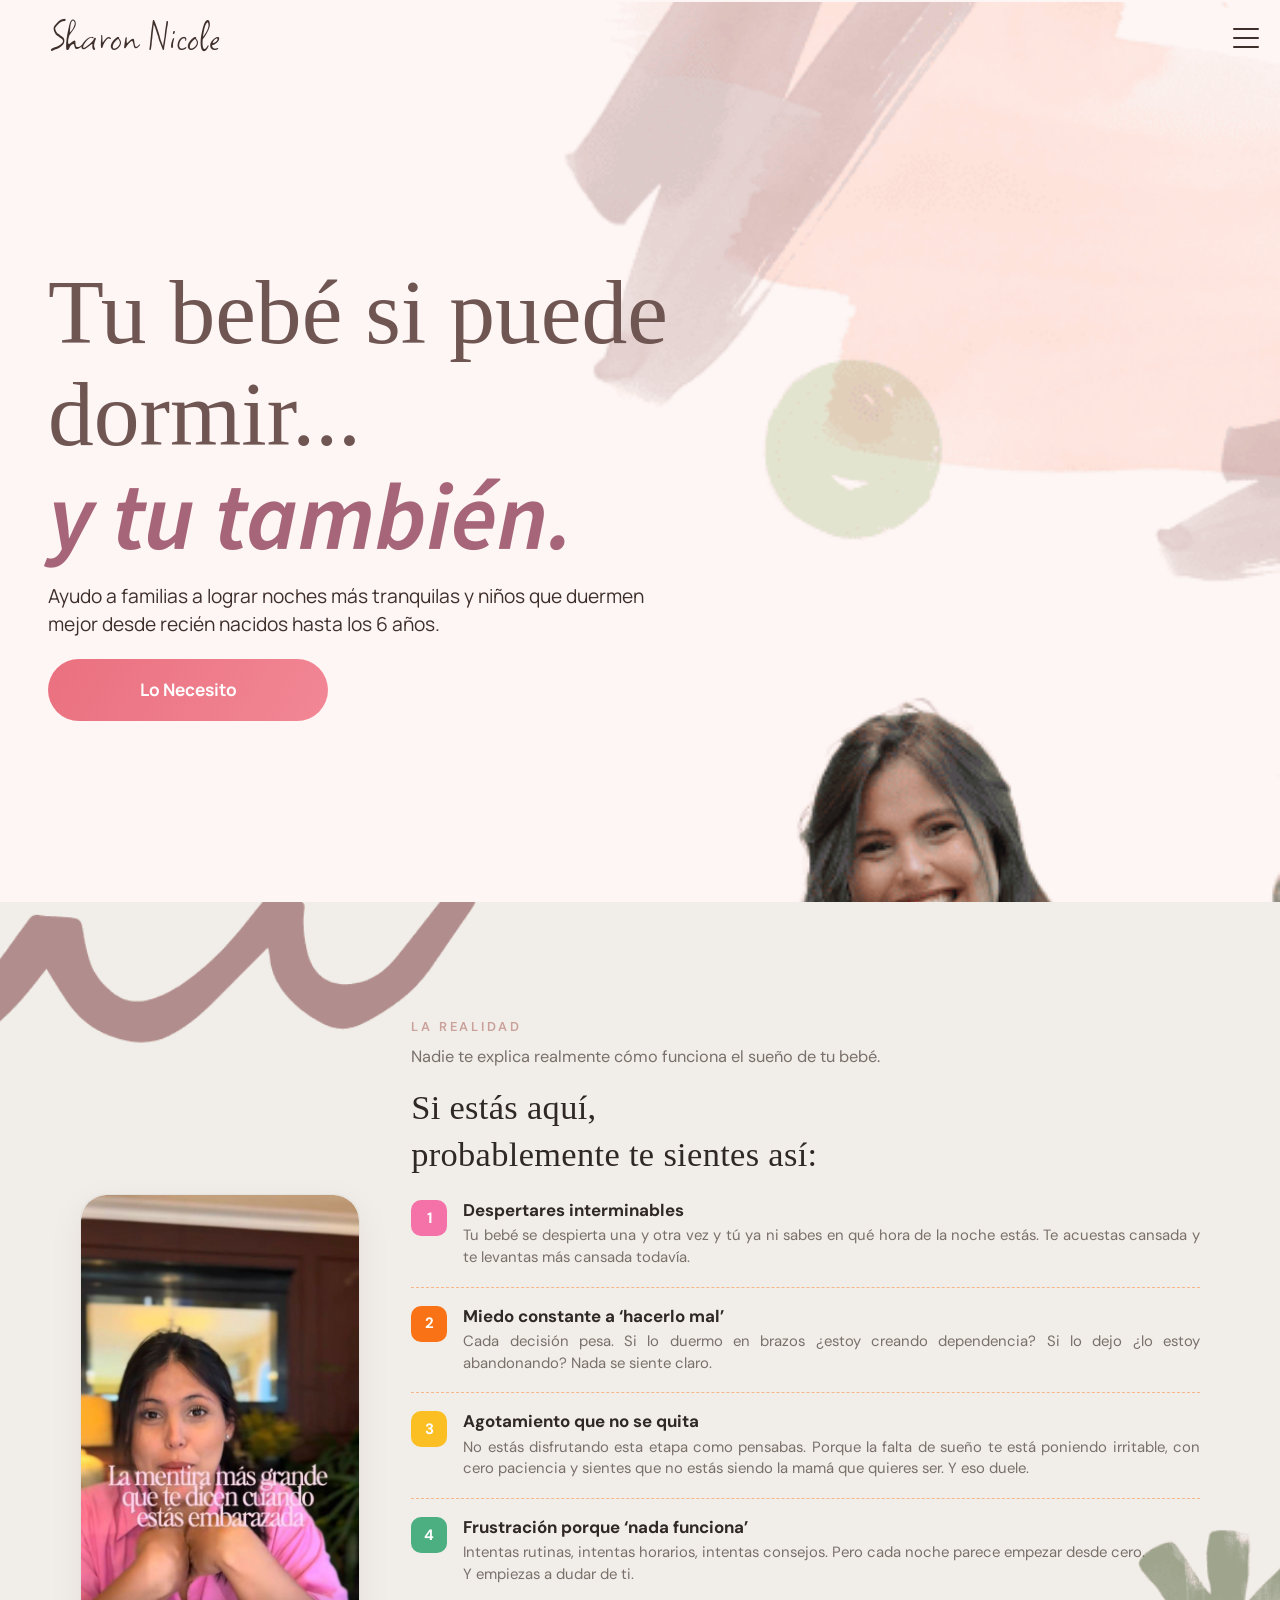
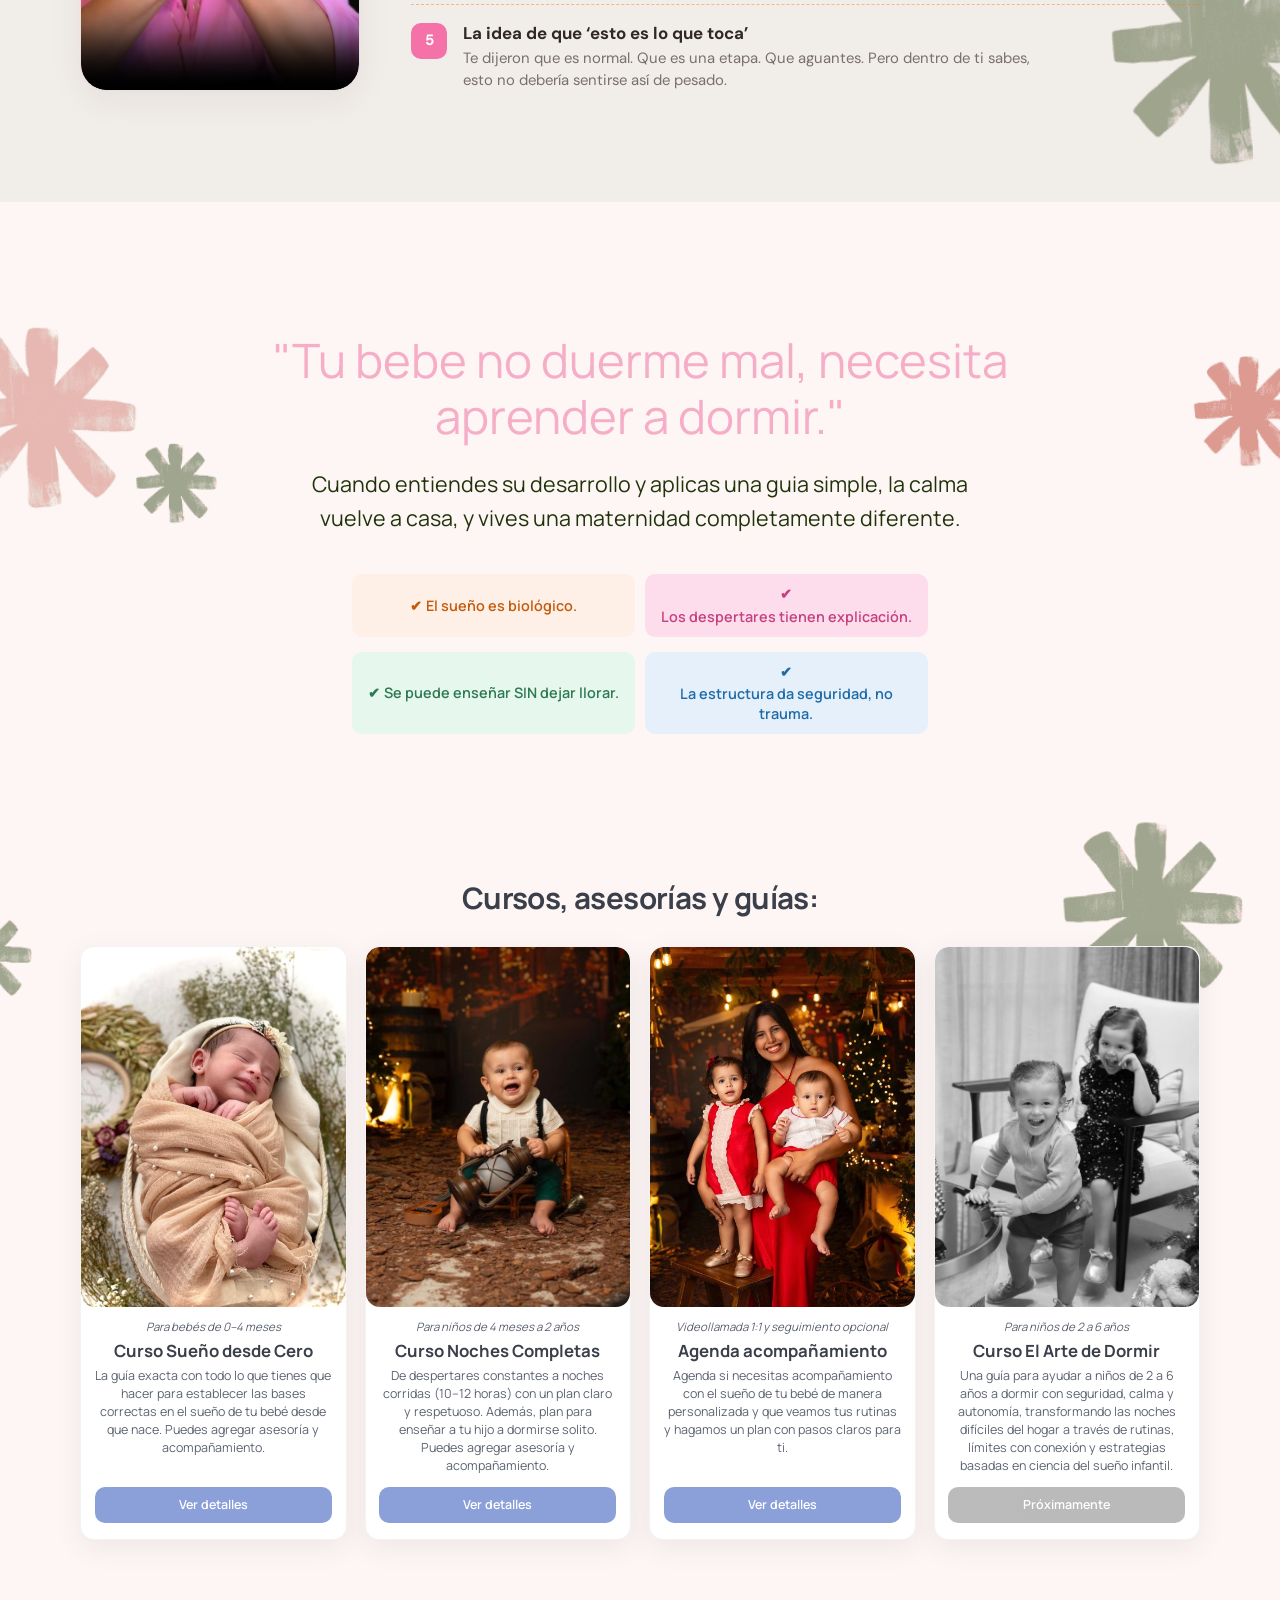
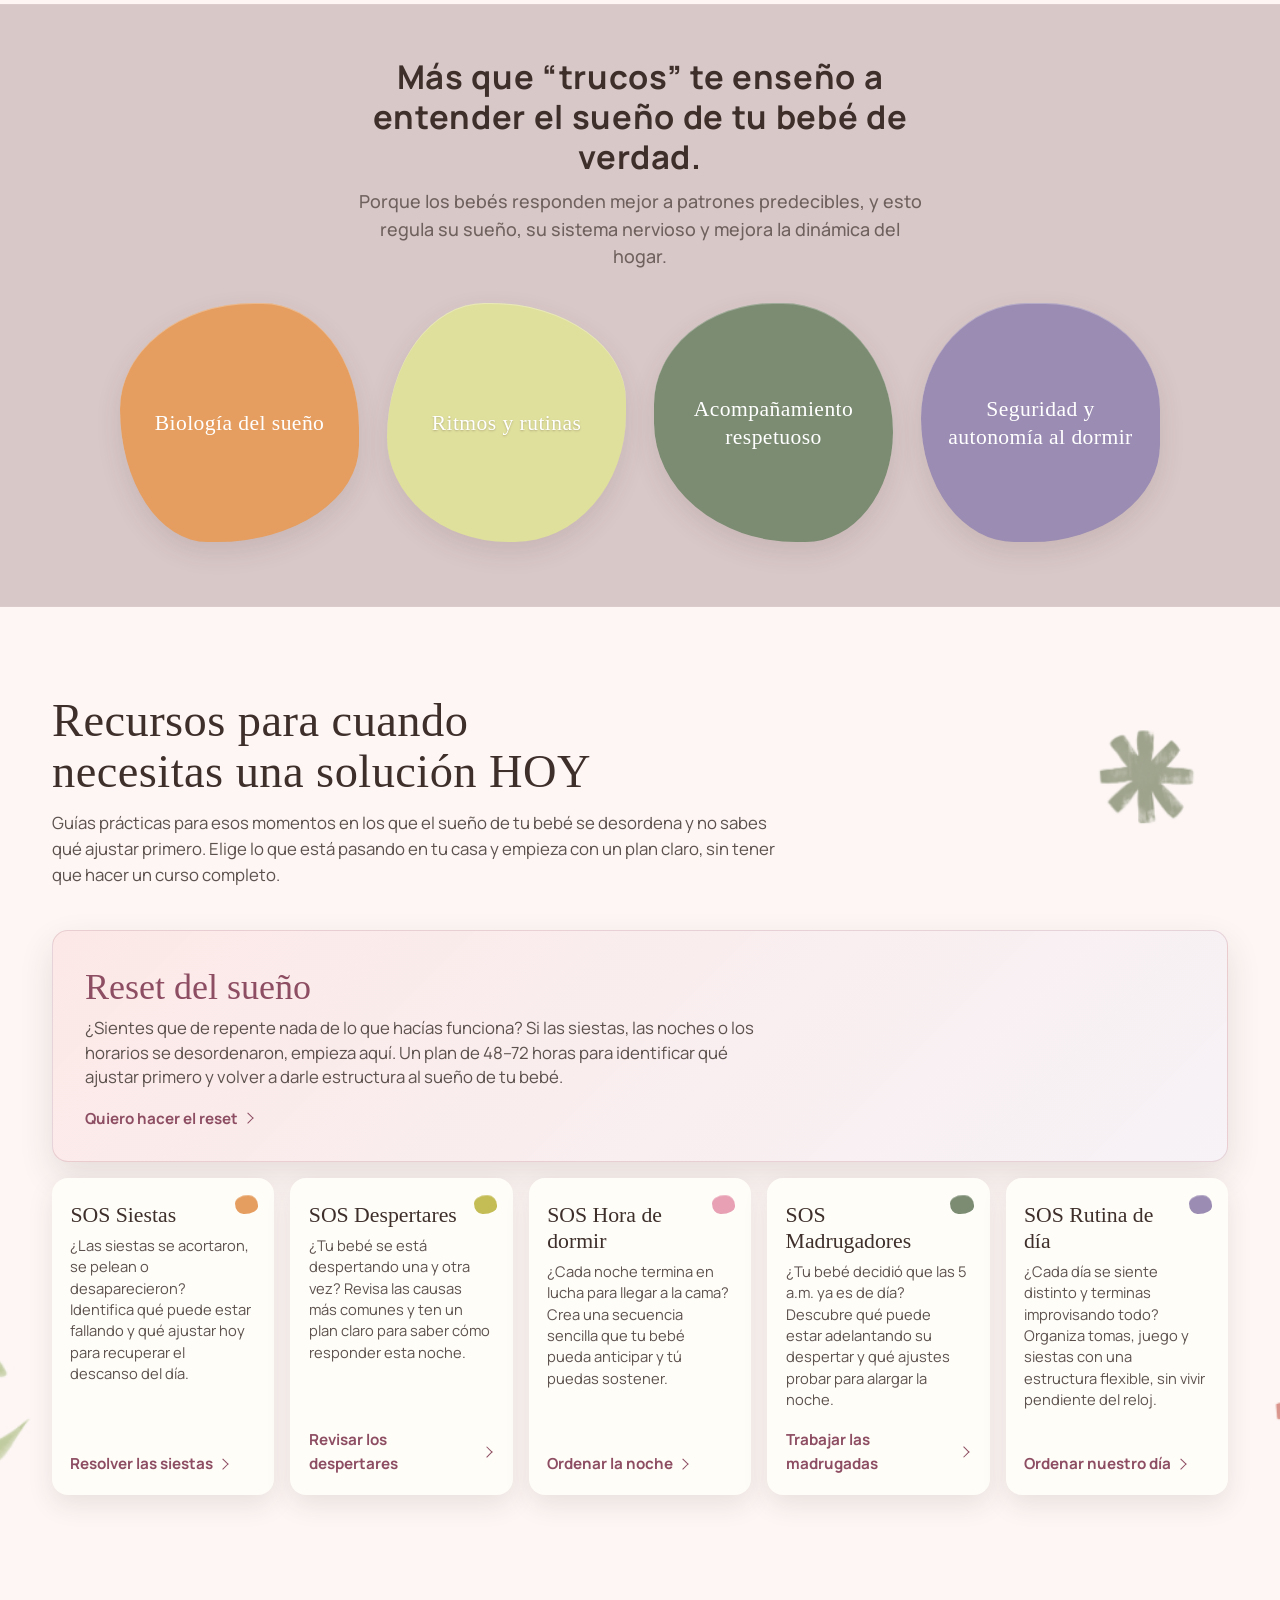
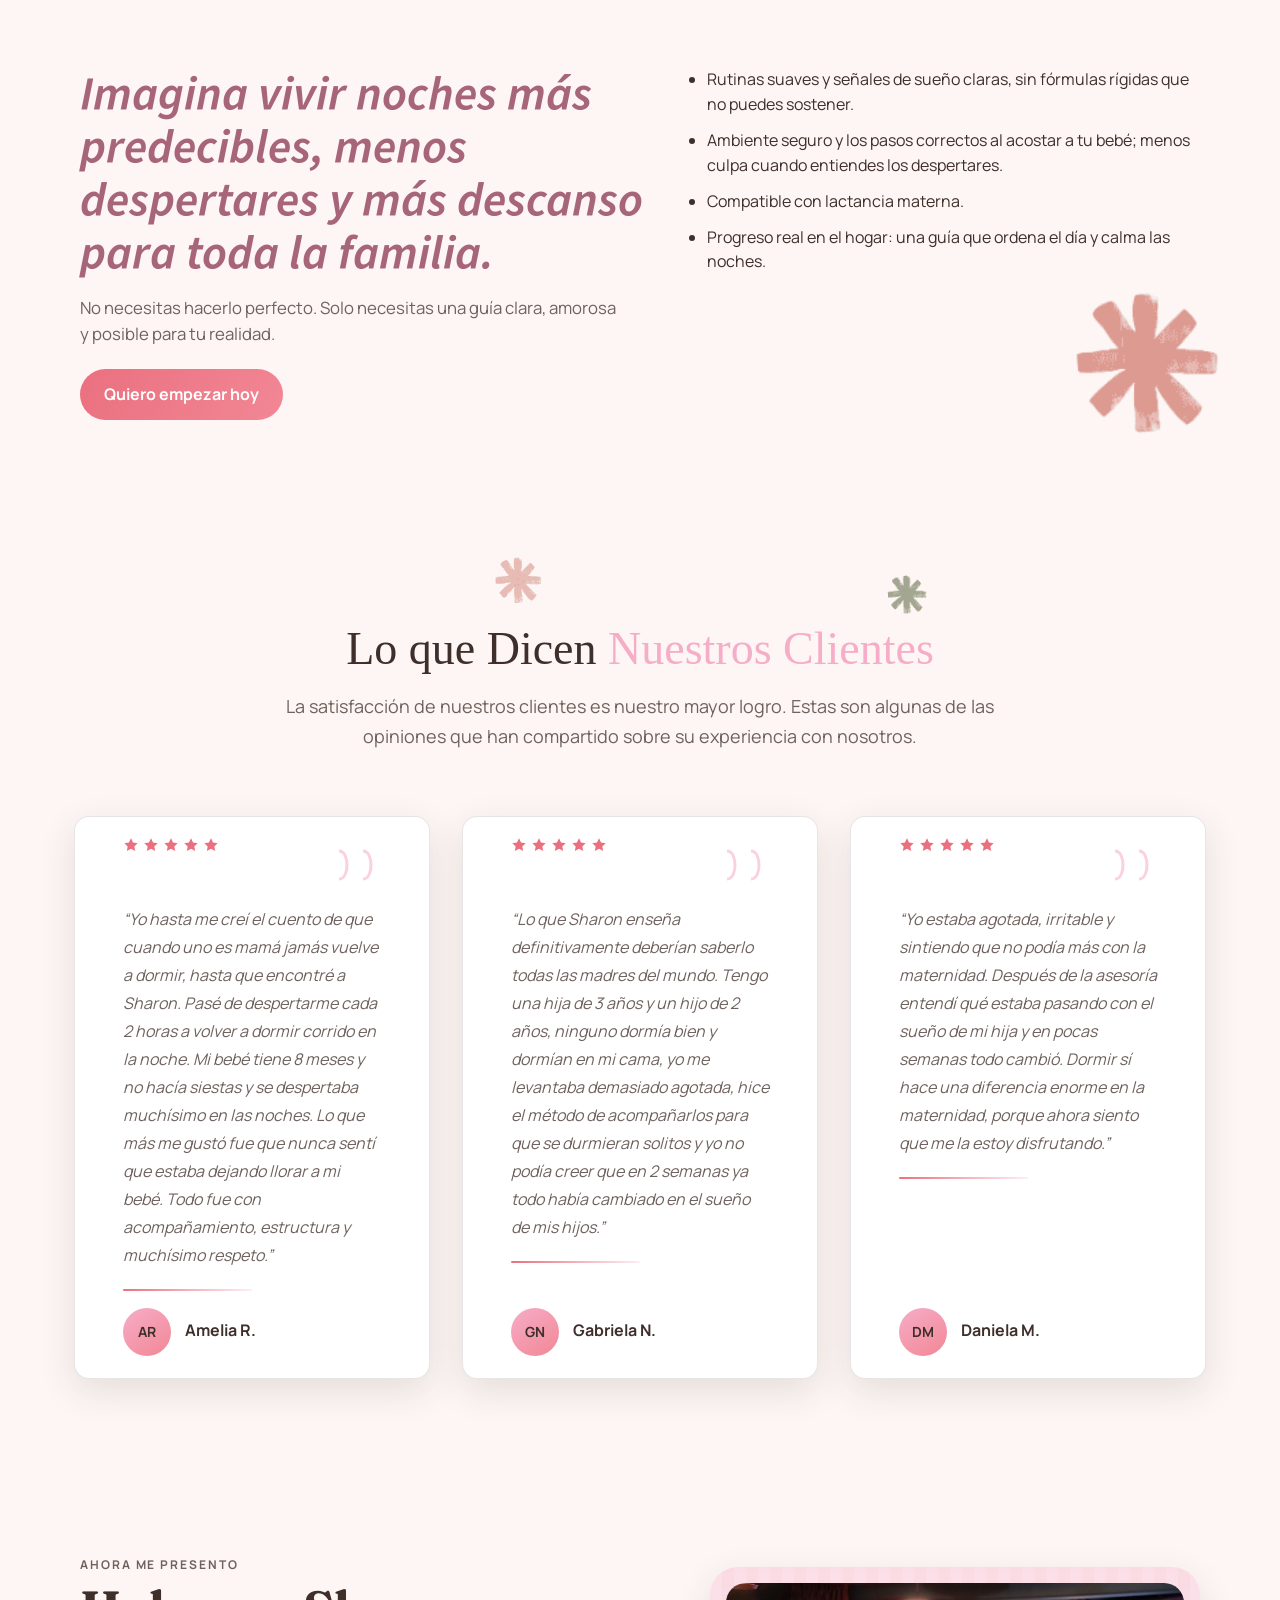
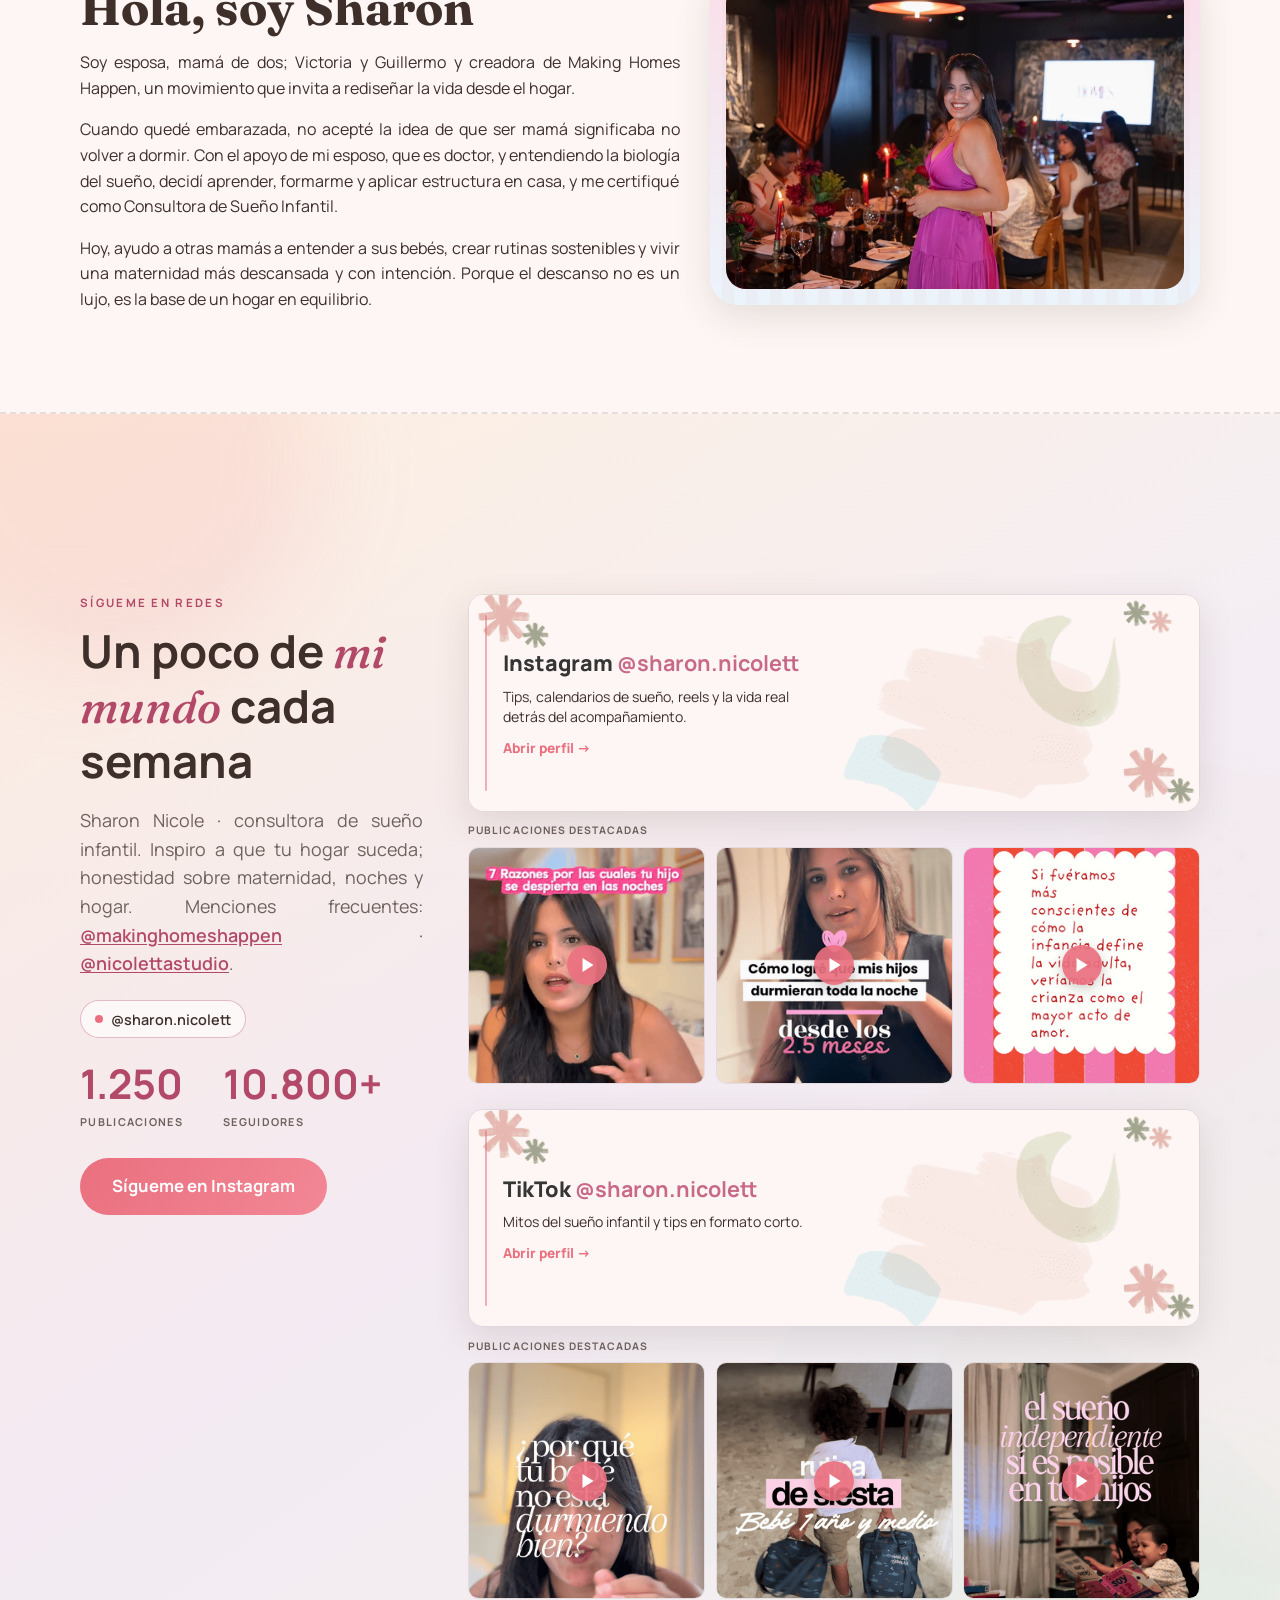
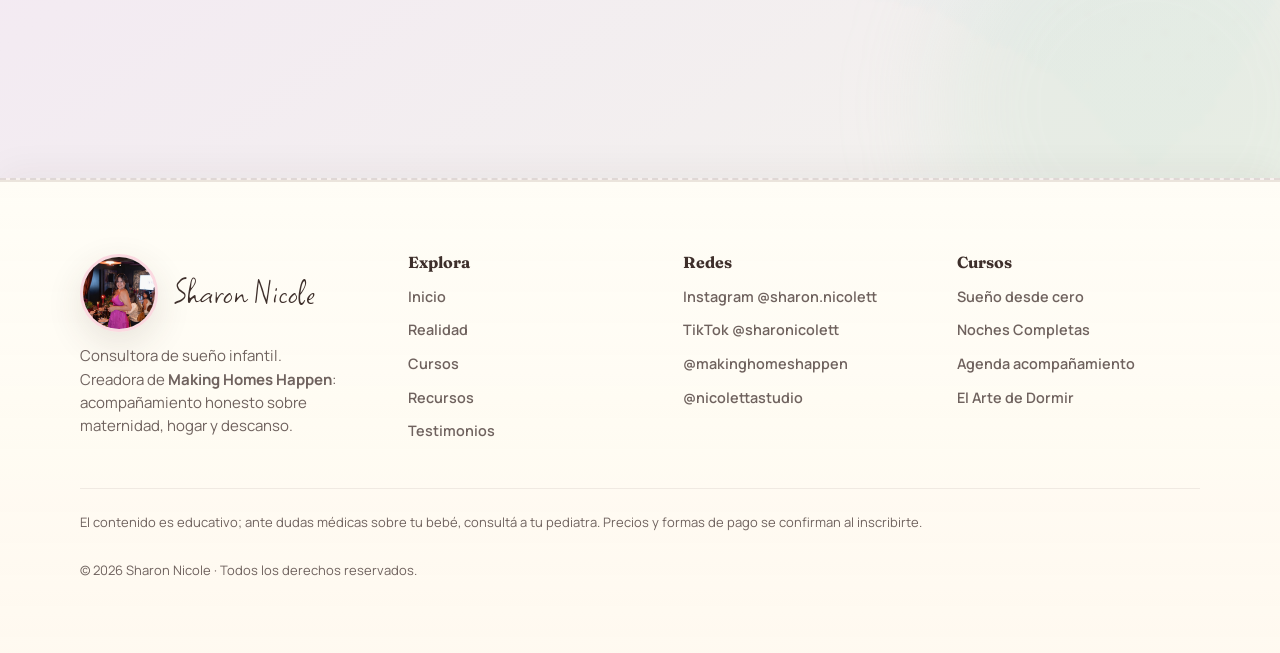
==== commit 235016a4: "Add files via upload" ====
--- a/index.html
+++ b/index.html
@@ -25,7 +25,7 @@
   <link rel="preconnect" href="https://fonts.googleapis.com">
   <link rel="preconnect" href="https://fonts.gstatic.com" crossorigin>
   <link href="https://fonts.googleapis.com/css2?family=Chiron+Hei+HK:ital,wght@0,200..900;1,200..900&family=DM+Sans:ital,opsz,wght@0,9..40,300;0,9..40,400;0,9..40,500;0,9..40,600;0,9..40,700&family=Fraunces:opsz,wght@9..144,500;9..144,700&family=Manrope:wght@400;500;600;700&family=Playfair+Display:ital,wght@0,400;0,600;0,700;1,400&family=Schoolbell&family=Square+Peg&display=swap" rel="stylesheet">
-  <link rel="stylesheet" href="styles.css?v=278">
+  <link rel="stylesheet" href="styles.css?v=279">
 </head>
 <body>
   <header class="topbar">
@@ -279,55 +279,55 @@
     <section id="recursos" class="section recursos reveal" aria-labelledby="recursos-titulo">
       <div class="container recursos__inner">
         <div class="recursos__head">
-          <h2 id="recursos-titulo">Recursos</h2>
-          <p>Plantillas de bebé listas para imprimir o usar en el celular: horarios, rutinas y registros para ordenar el día sin empezar de cero.</p>
+          <h2 id="recursos-titulo">Recursos para cuando necesitas una solución HOY</h2>
+          <p>Guías prácticas para esos momentos en los que el sueño de tu bebé se desordena y no sabes qué ajustar primero. Elige lo que está pasando en tu casa y empieza con un plan claro, sin tener que hacer un curso completo.</p>
         </div>
         <ul class="recursos__grid">
           <li class="recursos__item--featured">
             <a class="recurso recurso--featured" href="plantilla-reset-del-sueno/">
               <span class="recurso__name">Reset del sueño</span>
-              <span class="recurso__text">La plantilla para reiniciar el sueño de tu bebé cuando todo se desordenó: un plan claro para volver a la calma.</span>
-              <span class="recurso__cta">Ver detalles</span>
+              <span class="recurso__text">¿Sientes que de repente nada de lo que hacías funciona? Si las siestas, las noches o los horarios se desordenaron, empieza aquí. Un plan de 48–72 horas para identificar qué ajustar primero y volver a darle estructura al sueño de tu bebé.</span>
+              <span class="recurso__cta">Quiero hacer el reset</span>
             </a>
           </li>
           <li>
             <a class="recurso recurso--coral" href="plantilla-sos-siestas/">
               <span class="recurso__cap" aria-hidden="true"></span>
               <span class="recurso__name">SOS Siestas</span>
-              <span class="recurso__text">Para cuando las siestas fallan: señales, ventanas y un plan corto para recuperar el día.</span>
-              <span class="recurso__cta">Ver detalles</span>
+              <span class="recurso__text">¿Las siestas se acortaron, se pelean o desaparecieron? Identifica qué puede estar fallando y qué ajustar hoy para recuperar el descanso del día.</span>
+              <span class="recurso__cta">Resolver las siestas</span>
             </a>
           </li>
           <li>
             <a class="recurso recurso--limon" href="plantilla-sos-despertares/">
               <span class="recurso__cap" aria-hidden="true"></span>
               <span class="recurso__name">SOS Despertares</span>
-              <span class="recurso__text">Guía rápida para entender los despertares nocturnos y responder sin improvisar a las 3 a.m.</span>
-              <span class="recurso__cta">Ver detalles</span>
+              <span class="recurso__text">¿Tu bebé se está despertando una y otra vez? Revisa las causas más comunes y ten un plan claro para saber cómo responder esta noche.</span>
+              <span class="recurso__cta">Revisar los despertares</span>
             </a>
           </li>
           <li>
             <a class="recurso recurso--rosa" href="plantilla-hora-de-dormir/">
               <span class="recurso__cap" aria-hidden="true"></span>
               <span class="recurso__name">SOS Hora de dormir</span>
-              <span class="recurso__text">Para armar una rutina de cena, baño y cama que se sostenga: pasos claros para llegar a la noche con más calma.</span>
-              <span class="recurso__cta">Ver detalles</span>
+              <span class="recurso__text">¿Cada noche termina en lucha para llegar a la cama? Crea una secuencia sencilla que tu bebé pueda anticipar y tú puedas sostener.</span>
+              <span class="recurso__cta">Ordenar la noche</span>
             </a>
           </li>
           <li>
             <a class="recurso recurso--salvia" href="plantilla-sos-madrugadores/">
               <span class="recurso__cap" aria-hidden="true"></span>
               <span class="recurso__name">SOS Madrugadores</span>
-              <span class="recurso__text">Cuando tu bebé amanece demasiado temprano: ajustes concretos para alargar la noche.</span>
-              <span class="recurso__cta">Ver detalles</span>
+              <span class="recurso__text">¿Tu bebé decidió que las 5 a.m. ya es de día? Descubre qué puede estar adelantando su despertar y qué ajustes probar para alargar la noche.</span>
+              <span class="recurso__cta">Trabajar las madrugadas</span>
             </a>
           </li>
           <li>
             <a class="recurso recurso--lila" href="plantilla-sos-rutina-de-dia/">
               <span class="recurso__cap" aria-hidden="true"></span>
               <span class="recurso__name">SOS Rutina de día</span>
-              <span class="recurso__text">Una rutina diurna simple para ordenar tomas, juego y siestas sin que el día se sienta caótico.</span>
-              <span class="recurso__cta">Ver detalles</span>
+              <span class="recurso__text">¿Cada día se siente distinto y terminas improvisando todo? Organiza tomas, juego y siestas con una estructura flexible, sin vivir pendiente del reloj.</span>
+              <span class="recurso__cta">Ordenar nuestro día</span>
             </a>
           </li>
         </ul>
--- a/styles.css
+++ b/styles.css
@@ -1521,17 +1521,19 @@
 
 .recursos__head h2 {
   margin: 0;
+  max-width: 24ch;
   font-family: "Schoolbell", cursive;
-  font-size: clamp(2.6rem, 6vw, 3.6rem);
+  font-size: clamp(2rem, 4.2vw, 2.9rem);
   font-weight: 400;
-  line-height: 0.95;
+  line-height: 1.1;
   letter-spacing: 0.01em;
   color: #3e2f2b;
+  text-wrap: balance;
 }
 
 .recursos__head p {
-  margin: 0.7rem 0 0;
-  max-width: 38rem;
+  margin: 0.8rem 0 0;
+  max-width: 46rem;
   color: #5c514d;
   font-size: 1.05rem;
   line-height: 1.55;
